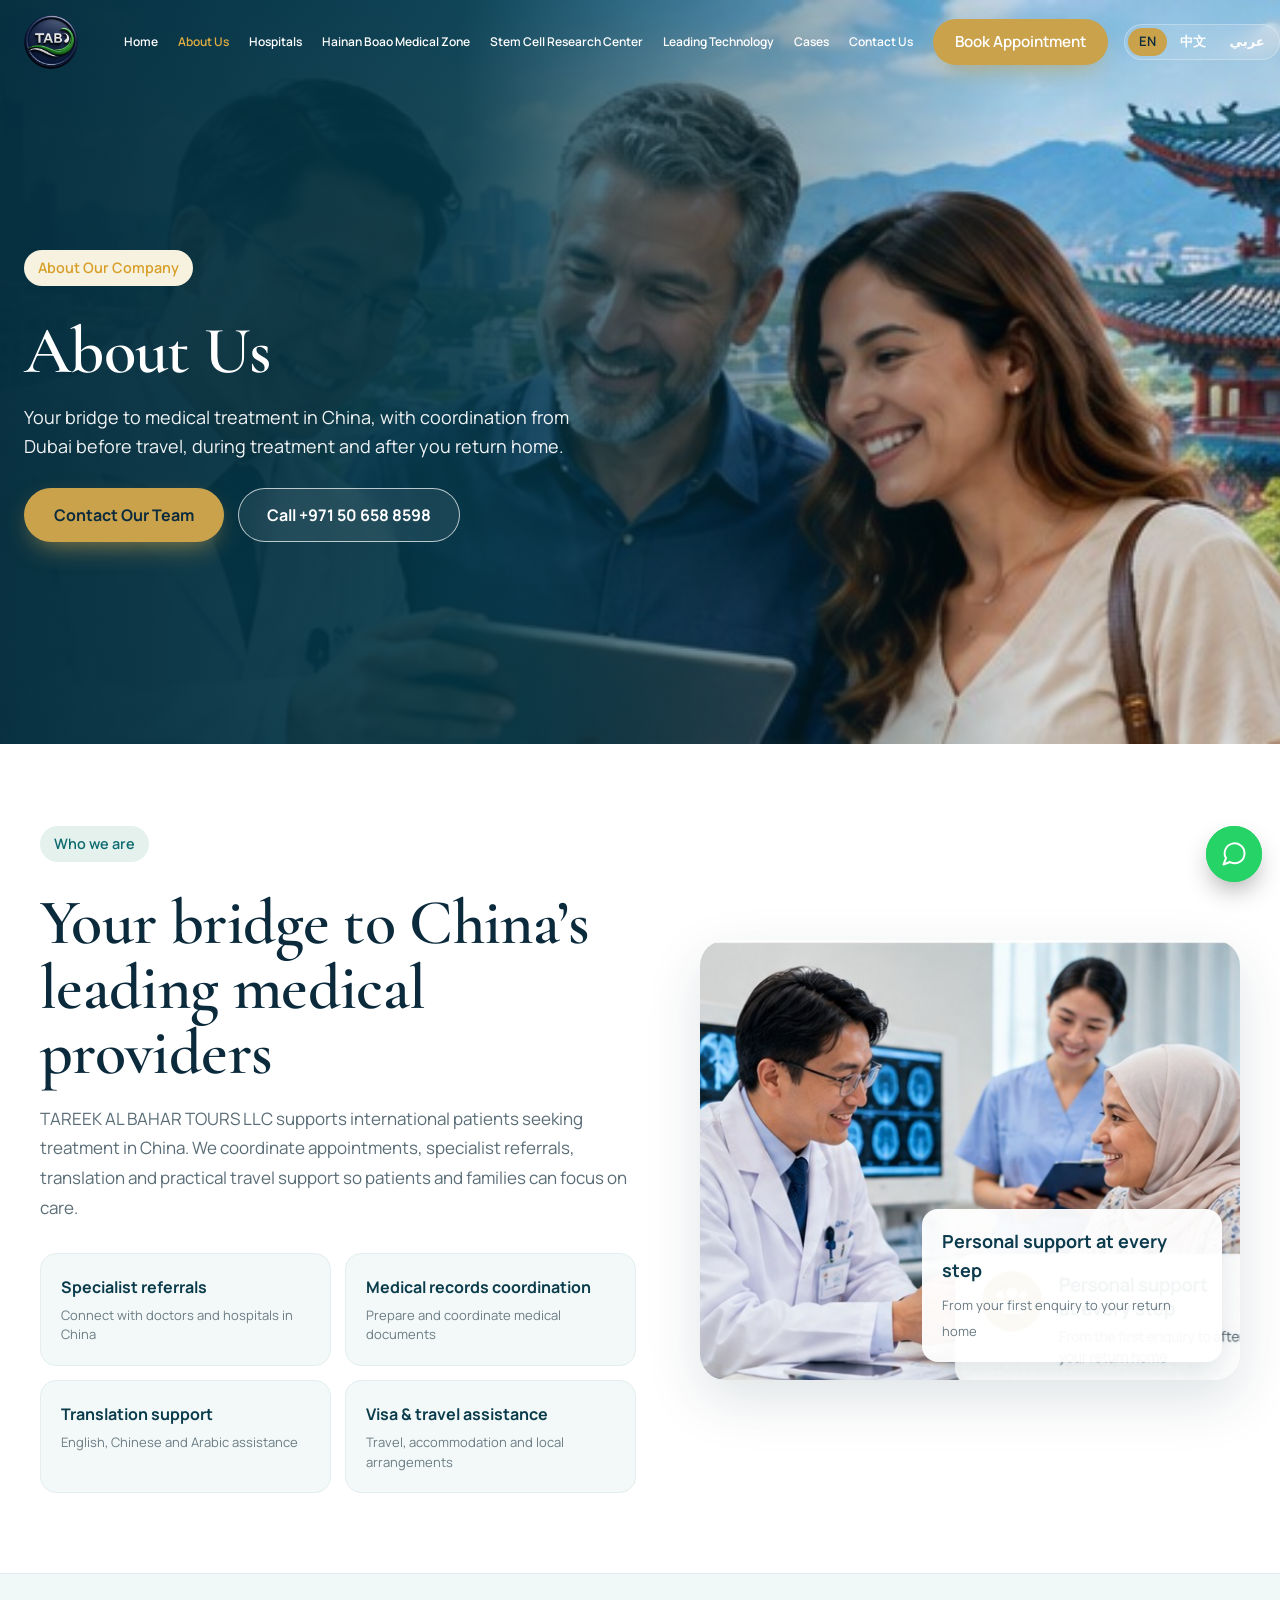
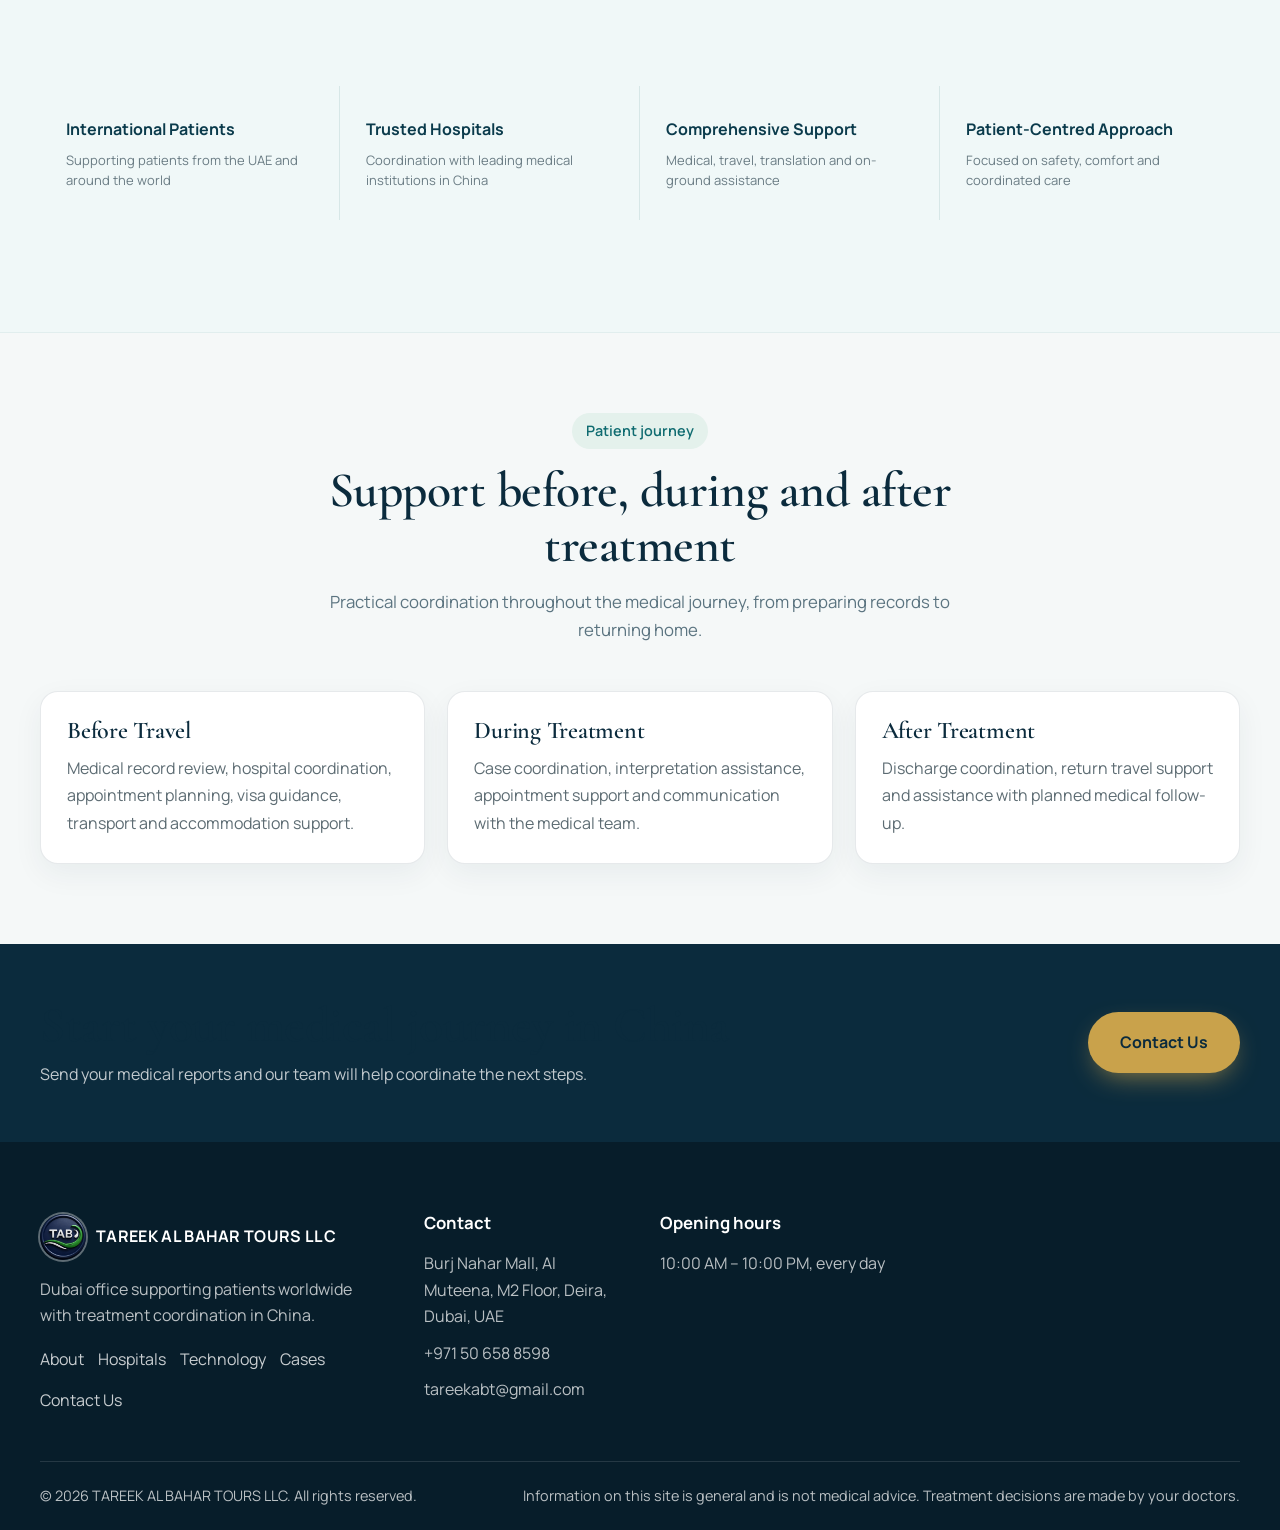
==== about-us.html @ 46a09df8 "Replace old website with new project" ====
<!doctype html><html lang="en"><head><meta charset="utf-8"><meta name="viewport" content="width=device-width,initial-scale=1"><title>About Us | TAREEK AL BAHAR TOURS LLC</title><meta name="description" content="Your bridge to medical treatment in China, with coordination from Dubai before travel, during treatment and after you return home."><link rel="icon" href="images/logo.png"><link rel="preconnect" href="https://fonts.googleapis.com"><link rel="preconnect" href="https://fonts.gstatic.com" crossorigin><link href="https://fonts.googleapis.com/css2?family=Cormorant+Garamond:wght@500;600;700&family=Manrope:wght@400;500;600;700&display=swap" rel="stylesheet"><link rel="stylesheet" href="css/style.css"></head><body>
<header class="header" id="header"><div class="container"><a href="index.html" class="brand"><img src="images/logo.png" width="48" height="48" alt="Tareek Al Bahar Tours logo"><span class="brand-text">TAREEK AL BAHAR TOURS LLC</span></a><nav class="nav" id="nav" aria-label="Main"><a href="index.html">Home</a><a class="active" href="about-us.html">About Us</a><a href="hospitals.html">Hospitals</a><a href="hainan-boao.html">Hainan Boao Medical Zone</a><a href="stem-cell-research.html">Stem Cell Research Center</a><a href="leading-technology.html">Leading Technology</a><a href="cases.html">Cases</a><a href="contact-us.html">Contact Us</a><a class="btn btn-gold" target="_blank" rel="noopener" href="https://wa.me/971506588598?text=Hello%20Tareek%20Al%20Bahar%20Tours%2C%20I%20would%20like%20to%20book%20a%20medical%20appointment.">Book Appointment</a></nav><div class="lang" role="group" aria-label="Language"><button type="button" data-lang="en" lang="en" class="active" aria-pressed="true">EN</button><button type="button" data-lang="zh" lang="zh" aria-pressed="false">中文</button><button type="button" data-lang="ar" lang="ar" aria-pressed="false">عربي</button></div><button class="burger" id="burger" aria-label="Menu"><span></span><span></span><span></span></button></div></header>
<main>
<section class="about-premium-hero"><div class="container"><div class="about-hero-copy"><span class="tag">About Our Company</span><h1>About Us</h1><p>Your bridge to medical treatment in China, with coordination from Dubai before travel, during treatment and after you return home.</p><div class="about-hero-actions"><a class="btn btn-gold" href="contact-us.html">Contact Our Team</a><a class="btn btn-outline-light" href="tel:+971506588598">Call +971 50 658 8598</a></div></div></div></section>
<section class="page-section about-intro"><div class="container"><div class="about-intro-grid"><div><span class="tag">Who we are</span><h2>Your bridge to China’s leading medical providers</h2><p>TAREEK AL BAHAR TOURS LLC supports international patients seeking treatment in China. We coordinate appointments, specialist referrals, translation and practical travel support so patients and families can focus on care.</p><div class="about-feature-grid"><div><b>Specialist referrals</b><span>Connect with doctors and hospitals in China</span></div><div><b>Medical records coordination</b><span>Prepare and coordinate medical documents</span></div><div><b>Translation support</b><span>English, Chinese and Arabic assistance</span></div><div><b>Visa & travel assistance</b><span>Travel, accommodation and local arrangements</span></div></div></div><div class="about-photo-card"><img src="images/ai-medical/about-consultation.jpg" alt="Chinese doctor consulting with an international patient"><div class="about-photo-note"><strong>Personal support at every step</strong><span>From your first enquiry to your return home</span></div></div></div></div></section>
<section class="about-support-strip"><div class="container"><div><strong>International Patients</strong><span>Supporting patients from the UAE and around the world</span></div><div><strong>Trusted Hospitals</strong><span>Coordination with leading medical institutions in China</span></div><div><strong>Comprehensive Support</strong><span>Medical, travel, translation and on-ground assistance</span></div><div><strong>Patient-Centred Approach</strong><span>Focused on safety, comfort and coordinated care</span></div></div></section>
<section class="page-section alt"><div class="container"><div class="sec-head center"><span class="tag">Patient journey</span><h2>Support before, during and after treatment</h2><p>Practical coordination throughout the medical journey, from preparing records to returning home.</p></div><div class="info-cards"><div class="info-card-simple"><h3>Before Travel</h3><p>Medical record review, hospital coordination, appointment planning, visa guidance, transport and accommodation support.</p></div><div class="info-card-simple"><h3>During Treatment</h3><p>Case coordination, interpretation assistance, appointment support and communication with the medical team.</p></div><div class="info-card-simple"><h3>After Treatment</h3><p>Discharge coordination, return travel support and assistance with planned medical follow-up.</p></div></div></div></section>
<section class="cta-band"><div class="container"><div><h2>Start your medical journey in China</h2><p>Send your medical reports and our team will help coordinate the next steps.</p></div><a class="btn btn-gold" href="contact-us.html">Contact Us</a></div></section>
</main>
<footer class="footer"><div class="container"><div class="footer-grid"><div><a href="index.html" class="brand"><img src="images/logo.png" width="48" height="48" alt=""><span class="brand-text">TAREEK AL BAHAR TOURS LLC</span></a><p>Dubai office supporting patients worldwide with treatment coordination in China.</p><div class="footer-page-links"><a href="about-us.html">About</a><a href="hospitals.html">Hospitals</a><a href="leading-technology.html">Technology</a><a href="cases.html">Cases</a><a href="contact-us.html">Contact Us</a></div></div><div><h4>Contact</h4><ul><li>Burj Nahar Mall, Al Muteena, M2 Floor, Deira, Dubai, UAE</li><li><a href="tel:+971506588598">+971 50 658 8598</a></li><li><a href="mailto:tareekabt@gmail.com">tareekabt@gmail.com</a></li></ul></div><div><h4>Opening hours</h4><ul><li>10:00 AM – 10:00 PM, every day</li></ul></div></div><div class="copy"><span>© 2026 TAREEK AL BAHAR TOURS LLC. All rights reserved.</span><span>Information on this site is general and is not medical advice. Treatment decisions are made by your doctors.</span></div></div></footer>
<a class="fab wa" href="https://wa.me/971506588598" target="_blank" rel="noopener" aria-label="WhatsApp"><svg class="icon" viewBox="0 0 24 24"><path d="M21 11.5a8.4 8.4 0 0 1-12.4 7.4L3 21l2.1-5.5A8.5 8.5 0 1 1 21 11.5z"/></svg></a><script>const b=document.getElementById('burger'),n=document.getElementById('nav');b?.addEventListener('click',()=>{n.classList.toggle('open');b.setAttribute('aria-expanded',n.classList.contains('open'))});</script><script src="js/page-translator.js"></script></body></html>
---- css/style.css ----
/* =========================================================
   1. DESIGN TOKENS
   ========================================================= */
:root{
  --navy:#0B2B3D;
  --navy-2:#0F3A50;
  --teal:#0F6B70;
  --teal-2:#128A8F;
  --gold:#C9A24B;
  --gold-soft:#E8D8AE;
  --mint:#E4F1EC;
  --mist:#F3F8F6;
  --white:#FFFFFF;
  --ink:#14303C;
  --muted:#5B7480;
  --line:#DCE8E4;

  --serif:'Cormorant Garamond', Georgia, 'Times New Roman', serif;
  --sans:'Manrope', system-ui, -apple-system, 'Segoe UI', Roboto, sans-serif;

  --r-lg:26px;
  --r-md:18px;
  --r-sm:12px;
  --shadow:0 18px 50px -20px rgba(11,43,61,.28);
  --shadow-sm:0 8px 24px -12px rgba(11,43,61,.25);
  --header-h:76px;
}

/* =========================================================
   2. BASE
   ========================================================= */
*,*::before,*::after{box-sizing:border-box}
html{scroll-behavior:smooth;scroll-padding-top:var(--header-h)}
body{margin:0;font-family:var(--sans);color:var(--ink);background:var(--white);line-height:1.65;font-size:16px;-webkit-font-smoothing:antialiased}
img{max-width:100%;display:block;background:var(--mint)}
a{color:inherit;text-decoration:none}
ul{list-style:none;margin:0;padding:0}
h1,h2,h3,h4{font-family:var(--serif);font-weight:600;line-height:1.12;margin:0;color:var(--navy);letter-spacing:-.01em}
h2{font-size:clamp(2rem,4.6vw,3.1rem)}
h3{font-size:1.5rem}
p{margin:0}
:focus-visible{outline:3px solid var(--gold);outline-offset:3px;border-radius:6px}
.container{width:min(1200px,100% - 40px);margin-inline:auto}
section{padding:88px 0}
.sec-head{max-width:640px;margin-bottom:48px}
.sec-head.center{margin-inline:auto;text-align:center}
.sec-head p{color:var(--muted);margin-top:14px;font-size:1.05rem}
.tag{display:inline-block;font-size:.9rem;font-weight:600;color:var(--teal);background:var(--mint);padding:6px 14px;border-radius:99px;margin-bottom:14px}

/* Buttons */
.btn{display:inline-flex;align-items:center;justify-content:center;gap:10px;padding:15px 30px;border-radius:99px;font-weight:700;font-size:1rem;border:2px solid transparent;cursor:pointer;font-family:var(--sans);transition:transform .25s,box-shadow .25s,background .25s,color .25s}
.btn:hover{transform:translateY(-3px)}
.btn-gold{background:var(--gold);color:var(--navy);box-shadow:0 10px 28px -10px rgba(201,162,75,.8)}
.btn-gold:hover{background:#d8b45f;box-shadow:0 16px 34px -10px rgba(201,162,75,.9)}
.btn-ghost{background:rgba(255,255,255,.08);color:#fff;border-color:rgba(255,255,255,.55);backdrop-filter:blur(6px)}
.btn-ghost:hover{background:#fff;color:var(--navy)}
.btn-teal{background:var(--teal);color:#fff}
.btn-teal:hover{background:var(--navy);box-shadow:var(--shadow-sm)}
.icon{width:24px;height:24px;fill:none;stroke:currentColor;stroke-width:1.7;stroke-linecap:round;stroke-linejoin:round;flex:none}

/* Scroll reveal */
.reveal{opacity:0;transform:translateY(28px);transition:opacity .8s ease,transform .8s ease}
.reveal.in{opacity:1;transform:none}
.reveal[data-delay="1"]{transition-delay:.1s}
.reveal[data-delay="2"]{transition-delay:.2s}
.reveal[data-delay="3"]{transition-delay:.3s}

/* =========================================================
   3. HEADER
   ========================================================= */
.header{position:fixed;inset:0 0 auto 0;height:var(--header-h);z-index:100;display:flex;align-items:center;transition:background .35s,box-shadow .35s,height .35s}
.header.scrolled{background:rgba(11,43,61,.94);backdrop-filter:blur(14px);box-shadow:0 8px 30px -14px rgba(0,0,0,.5)}
.header .container{display:flex;align-items:center;justify-content:space-between;gap:20px}
.brand{display:flex;align-items:center;gap:10px;color:#fff;font-family:var(--serif);font-size:1.5rem;font-weight:700}
.brand img{height:46px;width:46px;border-radius:50%;background:transparent;box-shadow:0 0 0 2px rgba(255,255,255,.35)}
.brand{margin-inline-end:auto}
.brand .brand-text{display:none;font-family:var(--sans);font-size:.95rem;font-weight:700;letter-spacing:.02em;line-height:1.2}
.nav{position:fixed;inset:var(--header-h) 0 auto 0;background:var(--navy);padding:14px 20px 26px;display:flex;flex-direction:column;gap:4px;transform:translateY(-130%);transition:transform .4s ease;box-shadow:0 30px 40px -20px rgba(0,0,0,.5)}
.nav.open{transform:none}
.nav a{color:#fff;padding:13px 6px;font-weight:600;border-bottom:1px solid rgba(255,255,255,.1)}
.nav a:hover{color:var(--gold)}
.nav .btn{margin-top:14px;border:2px solid transparent;padding:14px 24px}
.burger{width:46px;height:46px;border-radius:14px;border:1px solid rgba(255,255,255,.35);background:rgba(255,255,255,.08);cursor:pointer;display:grid;place-content:center;gap:5px}
.burger span{display:block;width:22px;height:2px;background:#fff;border-radius:2px;transition:transform .3s,opacity .3s}
.burger.open span:nth-child(1){transform:translateY(7px) rotate(45deg)}
.burger.open span:nth-child(2){opacity:0}
.burger.open span:nth-child(3){transform:translateY(-7px) rotate(-45deg)}

/* =========================================================
   4. HERO SLIDER
   ========================================================= */
.hero{position:relative;height:100vh;height:100svh;min-height:640px;padding:0;overflow:hidden;background:var(--navy)}
.slide{position:absolute;inset:0;opacity:0;visibility:hidden;transition:opacity 1.2s ease,visibility 1.2s}
.slide.active{opacity:1;visibility:visible;z-index:1}
.slide img{position:absolute;inset:0;width:100%;height:100%;object-fit:cover;transform:scale(1.02);transition:transform 7s ease-out}
.slide.active img{transform:scale(1.12)}
.slide::after{content:"";position:absolute;inset:0;background:linear-gradient(100deg,rgba(6,26,38,.92) 0%,rgba(8,40,55,.72) 45%,rgba(8,40,55,.25) 100%),linear-gradient(0deg,rgba(6,26,38,.7),transparent 40%)}
.slide-content{position:relative;z-index:2;height:100%;display:flex;align-items:center;padding-top:var(--header-h)}
.slide-copy{max-width:700px;color:#fff}
.slide-copy h1{color:#fff;font-size:clamp(2.5rem,7vw,5rem);margin-bottom:20px;opacity:0;transform:translateY(24px);transition:.9s .4s}
.slide-copy p{font-size:clamp(1.02rem,2vw,1.25rem);color:rgba(255,255,255,.88);max-width:540px;margin-bottom:34px;opacity:0;transform:translateY(24px);transition:.9s .6s}
.slide-copy .actions{display:flex;flex-wrap:wrap;gap:14px;opacity:0;transform:translateY(24px);transition:.9s .8s}
.slide.active .slide-copy h1,.slide.active .slide-copy p,.slide.active .slide-copy .actions{opacity:1;transform:none}
.hero-ctrl{position:absolute;z-index:5;left:0;right:0;bottom:34px}
.hero-ctrl .container{display:flex;align-items:center;justify-content:space-between}
.dots{display:flex;gap:10px}
.dot{width:12px;height:12px;border-radius:99px;border:0;padding:0;background:rgba(255,255,255,.4);cursor:pointer;transition:width .3s,background .3s}
.dot.active{width:38px;background:var(--gold)}
.arrows{display:flex;gap:10px}
.arrow{width:50px;height:50px;border-radius:50%;border:1px solid rgba(255,255,255,.45);background:rgba(255,255,255,.1);backdrop-filter:blur(8px);color:#fff;cursor:pointer;display:grid;place-items:center;transition:background .25s,color .25s,transform .25s}
.arrow:hover{background:var(--gold);color:var(--navy);transform:scale(1.06)}

/* =========================================================
   5. ABOUT
   ========================================================= */
.about-grid{display:grid;gap:56px;align-items:center}
.about-media{position:relative}
.about-media .main{border-radius:var(--r-lg);aspect-ratio:4/4.6;width:100%;object-fit:cover;box-shadow:var(--shadow)}
.about-badge{position:absolute;inset-inline-end:-6px;bottom:28px;background:rgba(255,255,255,.82);backdrop-filter:blur(14px);border:1px solid rgba(255,255,255,.9);border-radius:var(--r-md);padding:16px 22px;box-shadow:var(--shadow);display:flex;gap:14px;align-items:center;max-width:270px}
.about-badge .icon{width:34px;height:34px;color:var(--gold)}
.about-badge strong{display:block;font-family:var(--serif);font-size:1.25rem;color:var(--navy);line-height:1.2}
.about-badge span{font-size:.85rem;color:var(--muted)}
.about-copy p{color:var(--muted);margin-top:18px}
.about-copy .checks{margin:24px 0 32px;display:grid;gap:12px}
.about-copy .checks li{display:flex;gap:12px;font-weight:600;color:var(--ink)}
.about-copy .checks .icon{color:var(--teal);width:22px;height:22px;margin-top:2px}
.counters{margin-top:64px;background:linear-gradient(135deg,var(--navy),var(--teal));border-radius:var(--r-lg);padding:38px 24px;display:grid;grid-template-columns:repeat(2,1fr);gap:28px 12px;box-shadow:var(--shadow)}
.counter{text-align:center;color:#fff}
.counter b{display:block;font-family:var(--serif);font-size:clamp(2.3rem,6vw,3.6rem);line-height:1;color:var(--gold-soft)}
.counter span{font-size:.95rem;color:rgba(255,255,255,.85)}

/* =========================================================
   6. SERVICES
   ========================================================= */
.services{background:#fff}
.whychina{background:var(--mist)}
.grid{display:grid;gap:22px}
.card{background:#fff;border-radius:var(--r-lg);padding:34px 30px;border:1px solid var(--line);box-shadow:0 2px 0 rgba(11,43,61,.02);transition:transform .35s,box-shadow .35s,border-color .35s}
.card:hover{transform:translateY(-8px);box-shadow:var(--shadow);border-color:var(--gold-soft)}
.svc-ico{width:64px;height:64px;border-radius:20px;background:var(--mint);color:var(--teal);display:grid;place-items:center;margin-bottom:22px;transition:background .3s,color .3s}
.svc-ico .icon{width:30px;height:30px}
.card:hover .svc-ico{background:var(--teal);color:#fff}
.card h3{margin-bottom:10px}
.card p{color:var(--muted);font-size:.98rem}
.more{display:inline-flex;gap:8px;align-items:center;margin-top:18px;font-weight:700;color:var(--teal);font-size:.95rem}
.more:hover{color:var(--gold)}

/* =========================================================
   7. WHY CHOOSE US (dark + glass)
   ========================================================= */
.why{background:radial-gradient(circle at 15% 10%,var(--teal) 0,transparent 45%),radial-gradient(circle at 90% 90%,#1B5A66 0,transparent 40%),var(--navy);color:#fff;position:relative;overflow:hidden}
.why h2{color:#fff}
.why .sec-head p{color:rgba(255,255,255,.75)}
.why .tag{background:rgba(255,255,255,.12);color:var(--gold-soft)}
.glass{background:rgba(255,255,255,.08);border:1px solid rgba(255,255,255,.18);backdrop-filter:blur(16px);-webkit-backdrop-filter:blur(16px);border-radius:var(--r-lg);padding:30px;transition:transform .35s,background .35s}
.glass:hover{transform:translateY(-6px);background:rgba(255,255,255,.14)}
.glass .icon{width:38px;height:38px;color:var(--gold);margin-bottom:18px}
.glass h3{color:#fff;font-size:1.4rem;margin-bottom:8px}
.glass p{color:rgba(255,255,255,.75);font-size:.97rem}

/* =========================================================
   8. DOCTORS
   ========================================================= */
.doc{padding:0;overflow:hidden}
.doc-photo{position:relative;aspect-ratio:4/4.5;overflow:hidden}
.doc-photo img{width:100%;height:100%;object-fit:cover;transition:transform .6s}
.doc:hover .doc-photo img{transform:scale(1.07)}
.doc-info{padding:22px 24px 26px}
.doc-info h3{font-size:1.45rem}
.doc-info span{color:var(--teal);font-weight:600;font-size:.95rem}
.doc-info p{color:var(--muted);font-size:.92rem;margin-top:8px}

/* =========================================================
   9. PROCESS TIMELINE
   ========================================================= */
.process{background:var(--mist)}
.timeline{display:grid;gap:0;position:relative;counter-reset:s}
.step{position:relative;padding:0 0 38px;padding-inline-start:78px}
.step:last-child{padding-bottom:0}
.step::before{content:"";position:absolute;inset-inline-start:29px;top:60px;bottom:0;width:2px;background:repeating-linear-gradient(var(--gold) 0 6px,transparent 6px 12px)}
.step:last-child::before{display:none}
.step-num{position:absolute;inset-inline-start:0;top:0;width:60px;height:60px;border-radius:50%;background:var(--navy);color:var(--gold-soft);font-family:var(--serif);font-size:1.7rem;font-weight:700;display:grid;place-items:center;box-shadow:0 0 0 8px var(--mist),var(--shadow-sm);transition:background .3s,transform .3s}
.step:hover .step-num{background:var(--teal);transform:scale(1.08)}
.step h3{margin:6px 0 8px}
.step p{color:var(--muted)}

/* =========================================================
   10. TESTIMONIALS
   ========================================================= */
.t-wrap{max-width:820px;margin-inline:auto;position:relative}
.t-viewport{overflow:hidden;border-radius:var(--r-lg)}
.t-track{display:flex;transition:transform .7s cubic-bezier(.6,.05,.2,1)}
.t-slide{min-width:100%;padding:8px}
.t-card{background:linear-gradient(160deg,#fff,var(--mist));border:1px solid var(--line);border-radius:var(--r-lg);padding:40px 30px;box-shadow:var(--shadow);text-align:center;position:relative}
.t-card::before{content:"\201C";position:absolute;top:2px;inset-inline-start:26px;font-family:var(--serif);font-size:7rem;line-height:1;color:var(--gold-soft)}
.stars{color:var(--gold);letter-spacing:4px;font-size:1.2rem;margin-bottom:16px}
.t-card blockquote{margin:0 0 26px;font-family:var(--serif);font-size:clamp(1.3rem,2.6vw,1.75rem);line-height:1.4;color:var(--navy);font-weight:500}
.t-person{display:flex;align-items:center;justify-content:center;gap:14px;text-align:left}
.t-person img{width:56px;height:56px;border-radius:50%;object-fit:cover;border:3px solid var(--gold-soft)}
.t-person b{display:block;color:var(--navy)}
.t-person span{font-size:.88rem;color:var(--muted)}
.t-dots{display:flex;justify-content:center;gap:10px;margin-top:26px}
.t-dots .dot{background:var(--line)}
.t-dots .dot.active{background:var(--teal)}

/* =========================================================
   11. FAQ
   ========================================================= */
.faq{background:var(--mist)}
.faq-list{max-width:820px;margin-inline:auto;display:grid;gap:14px}
.faq-item{background:#fff;border:1px solid var(--line);border-radius:var(--r-md);overflow:hidden;transition:box-shadow .3s,border-color .3s}
.faq-item.open{box-shadow:var(--shadow-sm);border-color:var(--gold-soft)}
.faq-q{text-align:start;width:100%;display:flex;justify-content:space-between;align-items:center;gap:18px;padding:22px 26px;background:none;border:0;cursor:pointer;text-align:left;font:600 1.08rem var(--sans);color:var(--navy)}
.faq-q .pm{position:relative;width:32px;height:32px;flex:none;border-radius:50%;background:var(--mint);transition:background .3s,transform .3s}
.faq-q .pm::before,.faq-q .pm::after{content:"";position:absolute;left:50%;top:50%;width:12px;height:2px;background:var(--teal);transform:translate(-50%,-50%);transition:transform .3s,background .3s}
.faq-q .pm::after{transform:translate(-50%,-50%) rotate(90deg)}
.faq-item.open .pm{background:var(--teal)}
.faq-item.open .pm::before,.faq-item.open .pm::after{background:#fff}
.faq-item.open .pm::after{transform:translate(-50%,-50%) rotate(0)}
.faq-a{max-height:0;overflow:hidden;transition:max-height .45s ease}
.faq-a p{padding:0 26px 24px;color:var(--muted)}

/* =========================================================
   12. CONTACT
   ========================================================= */
.contact-grid{display:grid;gap:32px}
.form-card{background:#fff;border:1px solid var(--line);border-radius:var(--r-lg);padding:34px 28px;box-shadow:var(--shadow)}
.form-card h3{margin-bottom:6px;font-size:1.9rem}
.form-card>p{color:var(--muted);margin-bottom:24px}
.fields{display:grid;gap:16px}
.field label{display:block;font-weight:600;font-size:.9rem;margin-bottom:6px;color:var(--navy)}
.field input,.field select,.field textarea{width:100%;padding:14px 16px;border:1.5px solid var(--line);border-radius:var(--r-sm);font:500 1rem var(--sans);color:var(--ink);background:var(--mist);transition:border-color .25s,box-shadow .25s,background .25s}
.field textarea{min-height:120px;resize:vertical}
.field input:focus,.field select:focus,.field textarea:focus{outline:none;border-color:var(--teal);background:#fff;box-shadow:0 0 0 4px rgba(15,107,112,.14)}
.form-card .btn{width:100%;margin-top:22px}
.form-msg{margin-top:16px;padding:14px 16px;border-radius:var(--r-sm);font-weight:600;display:none}
.form-msg.ok{display:block;background:var(--mint);color:var(--teal)}
.form-msg.err{display:block;background:#FDECEC;color:#A32A2A}
.info-card{display:grid;gap:22px;align-content:start}
.info-list{background:var(--navy);color:#fff;border-radius:var(--r-lg);padding:30px 28px;display:grid;gap:20px}
.info-row{display:flex;gap:16px;align-items:flex-start}
.info-row .ic{width:48px;height:48px;border-radius:14px;background:rgba(255,255,255,.1);display:grid;place-items:center;color:var(--gold);flex:none}
.info-row b{display:block;font-size:.85rem;color:var(--gold-soft);font-weight:600}
.info-row a,.info-row span{color:#fff;word-break:break-word}
.info-row a:hover{color:var(--gold)}
.map{border-radius:var(--r-lg);overflow:hidden;border:1px solid var(--line);box-shadow:var(--shadow-sm);min-height:280px;background:var(--mint)}
.map iframe{width:100%;height:100%;min-height:280px;border:0;display:block}

/* =========================================================
   13. FOOTER
   ========================================================= */
.footer{background:#071D2A;color:rgba(255,255,255,.72);padding:72px 0 0}
.footer-grid{display:grid;gap:40px;padding-bottom:48px}
.footer .brand{margin-bottom:16px}
.footer h4{color:#fff;font-family:var(--sans);font-size:1.05rem;font-weight:700;margin-bottom:18px;letter-spacing:0}
.footer li{margin-bottom:10px}
.footer a:hover{color:var(--gold)}
.socials{display:flex;gap:10px;margin-top:22px;flex-wrap:wrap}
.socials a{width:44px;height:44px;border-radius:50%;border:1px solid rgba(255,255,255,.25);display:grid;place-items:center;color:#fff;transition:background .25s,color .25s,transform .25s}
.socials a:hover{background:var(--gold);color:var(--navy);transform:translateY(-3px)}
.socials .icon{width:20px;height:20px}
.copy{border-top:1px solid rgba(255,255,255,.12);padding:22px 0;font-size:.9rem;display:flex;flex-direction:column;gap:6px;text-align:center}

/* =========================================================
   14. FLOATING BUTTONS
   ========================================================= */
.fab{position:fixed;right:18px;z-index:90;width:56px;height:56px;border-radius:50%;display:grid;place-items:center;border:0;cursor:pointer;box-shadow:0 12px 28px -8px rgba(0,0,0,.45);transition:transform .25s,opacity .3s,visibility .3s}
.fab:hover{transform:translateY(-4px) scale(1.05)}
.fab .icon{width:28px;height:28px}
.wa{bottom:18px;background:#25D366;color:#fff}
.wa::after{content:"";position:absolute;inset:0;border-radius:50%;border:2px solid #25D366;animation:ping 2.4s infinite}
.totop{bottom:86px;background:var(--navy);color:var(--gold);opacity:0;visibility:hidden}
.totop.show{opacity:1;visibility:visible}
@keyframes ping{0%{transform:scale(1);opacity:.8}80%,100%{transform:scale(1.6);opacity:0}}

/* =========================================================
   15. RESPONSIVE (mobile-first, scale up)
   ========================================================= */
@media(min-width:640px){
  .grid.c2,.grid.c3,.grid.c4{grid-template-columns:repeat(2,1fr)}
  .counters{grid-template-columns:repeat(4,1fr);padding:44px 30px}
  .fields.two{grid-template-columns:1fr 1fr}
  .footer-grid{grid-template-columns:1fr 1fr}
  .copy{flex-direction:row;justify-content:space-between;text-align:left}
  .t-card{padding:56px 56px 44px}
}
@media(min-width:960px){
  :root{--header-h:84px}
  section{padding:112px 0}
  .burger{display:none}
  .nav{position:static;transform:none;background:none;padding:0;flex-direction:row;align-items:center;gap:6px;box-shadow:none}
  .nav a{border:0;padding:10px 12px;font-size:.95rem}
  .nav .btn{margin:0 0 0 10px;padding:12px 24px}
  .about-grid{grid-template-columns:1fr 1fr;gap:88px}
  .about-badge{inset-inline-end:-34px}
  .grid.c3{grid-template-columns:repeat(3,1fr)}
  .grid.c4{grid-template-columns:repeat(4,1fr)}
  .timeline{grid-template-columns:repeat(5,1fr);gap:22px}
  .step{padding:84px 0 0;padding-inline-start:0}
  .step::before{inset-inline-start:60px;inset-inline-end:-28px;top:29px;bottom:auto;width:auto;height:2px;background:repeating-linear-gradient(90deg,var(--gold) 0 6px,transparent 6px 12px)}
  .step:last-child::before{display:none}
  .contact-grid{grid-template-columns:1.1fr .9fr;gap:40px}
  .footer-grid{grid-template-columns:1.4fr .8fr 1.2fr 1fr}
  .map{min-height:320px}
}
@media(prefers-reduced-motion:reduce){
  html{scroll-behavior:auto}
  *,*::before,*::after{animation:none!important;transition-duration:.01ms!important}
  .reveal{opacity:1;transform:none}
}


/* =========================================================
   16. MULTILINGUAL: language switcher, fonts, RTL
   ========================================================= */
html[lang="zh"]{--serif:'Noto Serif SC','Songti SC',serif;--sans:'Noto Sans SC','PingFang SC','Microsoft YaHei',sans-serif}
html[lang="ar"]{--serif:'Amiri','Traditional Arabic',serif;--sans:'Noto Sans Arabic','Segoe UI',Tahoma,sans-serif}
html[lang="zh"] h1,html[lang="zh"] h2,html[lang="zh"] h3,html[lang="ar"] h1,html[lang="ar"] h2,html[lang="ar"] h3{letter-spacing:0}
html[lang="ar"] body,html[lang="zh"] body{line-height:1.8}
html[lang="ar"] h1,html[lang="ar"] h2,html[lang="ar"] h3{line-height:1.35;font-weight:700}
html[lang="zh"] h1,html[lang="zh"] h2,html[lang="zh"] h3{line-height:1.3}

.lang{display:flex;gap:2px;padding:3px;border-radius:99px;background:rgba(255,255,255,.12);border:1px solid rgba(255,255,255,.28);backdrop-filter:blur(8px)}
.lang button{border:0;background:transparent;color:#fff;font:600 .82rem var(--sans);padding:7px 11px;border-radius:99px;cursor:pointer;transition:background .25s,color .25s;line-height:1}
.lang button:hover{background:rgba(255,255,255,.2)}
.lang button.active{background:var(--gold);color:var(--navy)}
@media(min-width:520px){.brand .brand-text{display:inline}}
@media(min-width:960px){.header .container{gap:14px}.lang{margin-inline-start:6px}.brand .brand-text{font-size:1rem}}

/* Why China cards: teal top edge */
.card.china{border-top:4px solid var(--teal);border-radius:var(--r-lg)}
.svc-ico.small{width:52px;height:52px;border-radius:16px;margin-bottom:18px}
.svc-ico.small .icon{width:24px;height:24px}

/* Phone/email always read left-to-right, even in Arabic */
[data-phone],[data-email]{direction:ltr;unicode-bidi:isolate;display:inline-block}
.field input[dir="ltr"]{text-align:start}

/* ---------- RTL (Arabic) ---------- */
[dir="rtl"] .slide::after{background:linear-gradient(260deg,rgba(6,26,38,.92) 0%,rgba(8,40,55,.72) 45%,rgba(8,40,55,.25) 100%),linear-gradient(0deg,rgba(6,26,38,.7),transparent 40%)}
[dir="rtl"] .arrow .icon,[dir="rtl"] .flip{transform:scaleX(-1)}
[dir="rtl"] .t-viewport{direction:ltr}
[dir="rtl"] .t-card{direction:rtl}
[dir="rtl"] .nav{direction:rtl}
[dir="rtl"] .step::before{background:repeating-linear-gradient(var(--gold) 0 6px,transparent 6px 12px)}
@media(min-width:960px){[dir="rtl"] .step::before{background:repeating-linear-gradient(270deg,var(--gold) 0 6px,transparent 6px 12px)}}

/* Mirror hero photos in RTL so the people stay away from the text */
[dir="rtl"] .slide img{transform:scale(-1.02,1.02)}
[dir="rtl"] .slide.active img{transform:scale(-1.12,1.12)}
/* Smaller headlines for Arabic and Chinese, and hide hero arrows on phones (dots remain) */
html[lang="ar"] .slide-copy h1,html[lang="zh"] .slide-copy h1{font-size:clamp(2.1rem,5.2vw,3.9rem)}
@media(max-width:639px){.arrows{display:none}}

/* Keep header items on one line */
.nav a,.lang button,.btn{white-space:nowrap}
@media(min-width:960px) and (max-width:1179px){.brand .brand-text{display:none}}
@media(min-width:960px){.nav a{padding:10px 9px}}

/* ===== Multi-page medical website additions ===== */
.nav{gap:14px}.nav>a:not(.btn){font-size:13px;white-space:nowrap}.page-hero{padding:150px 0 80px;background:linear-gradient(135deg,#0b2b3d,#0f6570);color:#fff}.page-hero .tag{color:#f1c96a}.page-hero h1{max-width:900px;font-size:clamp(38px,5vw,68px);margin:12px 0 18px}.page-hero p{max-width:800px;font-size:18px;line-height:1.8;color:rgba(255,255,255,.86)}.page-section{padding:80px 0}.page-section.alt{background:#f5f8f8}.content-grid{display:grid;grid-template-columns:1.1fr .9fr;gap:48px;align-items:center}.content-grid img{width:100%;border-radius:22px;box-shadow:0 18px 45px rgba(11,43,61,.14)}.info-cards{display:grid;grid-template-columns:repeat(3,1fr);gap:22px;margin-top:32px}.info-card-simple{background:#fff;border:1px solid rgba(11,43,61,.1);border-radius:18px;padding:26px;box-shadow:0 10px 30px rgba(11,43,61,.06)}.info-card-simple h3{margin:0 0 10px;color:#0b2b3d}.info-card-simple p{margin:0;line-height:1.7;color:#5d6c73}.feature-list{display:grid;grid-template-columns:repeat(2,1fr);gap:14px;margin:24px 0}.feature-list div{background:#f5f8f8;border-radius:12px;padding:15px 17px;font-weight:600;color:#0b2b3d}.source-note{font-size:12px;color:#75858c;margin-top:18px}.cta-band{padding:54px 0;background:#0b2b3d;color:#fff}.cta-band .container{display:flex;align-items:center;justify-content:space-between;gap:24px}.cta-band h2{margin:0 0 8px}.cta-band p{margin:0;color:rgba(255,255,255,.75)}.case-card{background:#fff;border-radius:18px;overflow:hidden;border:1px solid rgba(11,43,61,.1)}.case-card img{width:100%;height:230px;object-fit:cover}.case-card .case-body{padding:24px}.notice-box{padding:24px;border-radius:16px;background:#fff8e8;border:1px solid #efd99a;color:#59491e}.footer .footer-page-links{display:flex;flex-wrap:wrap;gap:14px;margin-top:18px}.footer .footer-page-links a{color:rgba(255,255,255,.78)}
@media(max-width:1100px){.nav{gap:9px}.nav>a:not(.btn){font-size:11px}.nav .btn{padding:10px 12px}}
@media(max-width:900px){.content-grid{grid-template-columns:1fr}.info-cards{grid-template-columns:1fr 1fr}.cta-band .container{display:block}.cta-band .btn{margin-top:20px}.page-hero{padding-top:120px}.nav>a:not(.btn){font-size:15px}}
@media(max-width:600px){.info-cards,.feature-list{grid-template-columns:1fr}.page-section{padding:58px 0}}

/* Professional AI medical imagery update */
.hospital-feature-hero{position:relative;min-height:620px;display:flex;align-items:center;overflow:hidden;background:#eaf4f5}.hospital-feature-bg{position:absolute;inset:0;background:linear-gradient(90deg,rgba(255,255,255,.98) 0%,rgba(255,255,255,.90) 38%,rgba(255,255,255,.15) 68%,rgba(255,255,255,.04) 100%),url('../images/ai-medical/tianjin-perennial-hospital.jpg') center/cover no-repeat}.hospital-feature-content{position:relative;z-index:1;padding-top:90px;padding-bottom:90px}.hospital-feature-content>div{max-width:650px}.hospital-feature-content h2{font-size:clamp(42px,5vw,68px);margin:14px 0}.patient-support-pro{position:relative;min-height:650px;display:flex;align-items:center;overflow:hidden}.patient-support-bg{position:absolute;inset:0;background:url('../images/ai-medical/international-patient-support.jpg') center/cover no-repeat}.patient-support-pro:after{content:'';position:absolute;inset:0;background:linear-gradient(90deg,rgba(5,42,55,.08) 0%,rgba(5,42,55,.08) 45%,rgba(255,255,255,.25) 58%,rgba(255,255,255,.96) 72%,#fff 100%)}.patient-support-pro .container{position:relative;z-index:2;display:flex;justify-content:flex-end;padding-top:80px;padding-bottom:80px}.patient-support-panel{width:min(590px,48%);background:rgba(255,255,255,.92);backdrop-filter:blur(12px);padding:44px;border-radius:28px;box-shadow:0 20px 60px rgba(4,48,59,.14)}.patient-support-panel h2{font-size:clamp(38px,4vw,58px);margin:14px 0}.support-points{display:grid;grid-template-columns:1fr 1fr;gap:10px;margin:24px 0}.support-points span{padding:13px 15px;border-radius:14px;background:#f1f7f7;font-weight:600;font-size:14px;color:#0b5360}@media(max-width:900px){.hospital-feature-hero{min-height:700px;align-items:flex-end}.hospital-feature-bg{background:linear-gradient(0deg,#fff 0%,rgba(255,255,255,.92) 48%,rgba(255,255,255,.05) 75%),url('../images/ai-medical/tianjin-perennial-hospital.jpg') center top/cover no-repeat}.hospital-feature-content{padding-top:300px;padding-bottom:55px}.patient-support-pro{min-height:820px;align-items:flex-end}.patient-support-pro:after{background:linear-gradient(0deg,#fff 0%,rgba(255,255,255,.94) 55%,rgba(255,255,255,.04) 80%)}.patient-support-pro .container{padding-top:360px;padding-bottom:45px}.patient-support-panel{width:100%;padding:28px}.support-points{grid-template-columns:1fr}}

/* ===== Hospitals page premium redesign ===== */
.hospital-page-banner{position:relative;min-height:690px;display:flex;align-items:center;overflow:hidden;color:#fff;background:#082d3b url('../images/ai-medical/tianjin-perennial-hospital.jpg') center/cover no-repeat}
.hospital-page-banner:before{content:"";position:absolute;inset:0;background:linear-gradient(90deg,rgba(4,34,47,.94) 0%,rgba(4,45,58,.83) 37%,rgba(5,56,67,.30) 66%,rgba(5,56,67,.08) 100%)}
.hospital-page-banner:after{content:"";position:absolute;left:0;right:0;bottom:0;height:150px;background:linear-gradient(0deg,rgba(4,34,47,.34),transparent)}
.hospital-banner-content{position:relative;z-index:2;padding-top:120px;padding-bottom:90px}.hospital-banner-content .tag{color:#f3ca69;background:rgba(255,255,255,.13);border:1px solid rgba(255,255,255,.18)}
.hospital-banner-content h1{max-width:760px;font-size:clamp(48px,6.2vw,84px);line-height:.98;margin:18px 0 24px;color:#fff;text-shadow:0 4px 28px rgba(0,0,0,.16)}
.hospital-banner-content p{max-width:690px;font-size:19px;line-height:1.75;color:rgba(255,255,255,.9)}
.hospital-banner-actions{display:flex;gap:14px;flex-wrap:wrap;margin-top:30px}.btn-outline-light{border:1px solid rgba(255,255,255,.7);color:#fff;background:rgba(255,255,255,.08);backdrop-filter:blur(8px)}.btn-outline-light:hover{background:#fff;color:#0b2b3d}
.hospital-intro-grid{display:grid;grid-template-columns:1.15fr .85fr;gap:70px;align-items:center}.hospital-intro-grid h2{font-size:clamp(42px,5vw,64px);margin:12px 0 20px}.lead-copy{font-size:18px;line-height:1.85;color:#324e59}.hospital-intro-grid p{line-height:1.85;color:#5d6c73}
.hospital-facts{display:grid;grid-template-columns:1fr 1fr;gap:14px}.hospital-facts div{min-height:160px;border-radius:22px;padding:28px;background:linear-gradient(145deg,#0b5360,#0b3546);color:#fff;display:flex;flex-direction:column;justify-content:flex-end;box-shadow:0 16px 36px rgba(11,43,61,.13)}.hospital-facts strong{font:700 46px/1 var(--serif);color:#f1c96a}.hospital-facts span{margin-top:10px;font-size:14px;line-height:1.45;color:rgba(255,255,255,.85)}
.hospital-specialty-cards .info-card-simple{position:relative;overflow:hidden;padding-top:34px}.hospital-specialty-cards .info-card-simple:before{content:"";position:absolute;top:0;left:0;width:54px;height:4px;background:#0b7b80;border-radius:0 4px 4px 0}
.patient-journey-grid{display:grid;grid-template-columns:repeat(3,1fr);gap:24px;margin-top:38px}.journey-card{position:relative;padding:34px 30px;border:1px solid rgba(11,43,61,.1);border-radius:22px;background:#fff;box-shadow:0 12px 32px rgba(11,43,61,.06)}.journey-card>span{display:inline-grid;place-items:center;width:48px;height:48px;border-radius:50%;background:#0b5360;color:#fff;font-weight:700;margin-bottom:24px}.journey-card h3{font-size:26px;margin-bottom:12px}.journey-card p{color:#5d6c73;line-height:1.75;margin:0}
.premium-medical-card{background:linear-gradient(145deg,#082f40,#0b6570);border-radius:28px;padding:46px;color:#fff;box-shadow:0 20px 50px rgba(11,43,61,.16)}.premium-medical-card>span{color:#f1c96a;font-weight:700;text-transform:uppercase;letter-spacing:.08em;font-size:12px}.premium-medical-card h3{color:#fff;font-size:38px;margin:14px 0}.premium-medical-card p{color:rgba(255,255,255,.82);line-height:1.75}.premium-medical-card ul{margin:24px 0 0;padding-left:20px;display:grid;gap:12px}.premium-medical-card li{color:rgba(255,255,255,.9)}
.comfort-cards{grid-template-columns:repeat(3,1fr)}
@media(max-width:900px){.hospital-page-banner{min-height:720px;background-position:62% center}.hospital-page-banner:before{background:linear-gradient(90deg,rgba(4,34,47,.94),rgba(4,45,58,.72))}.hospital-banner-content{padding-top:135px}.hospital-intro-grid{grid-template-columns:1fr;gap:38px}.patient-journey-grid{grid-template-columns:1fr}.comfort-cards{grid-template-columns:1fr 1fr}}
@media(max-width:600px){.hospital-page-banner{min-height:760px}.hospital-banner-content h1{font-size:48px}.hospital-banner-content p{font-size:16px}.hospital-facts,.comfort-cards{grid-template-columns:1fr}.hospital-facts div{min-height:130px}}

/* ===== Hainan medical zone premium redesign ===== */
.hainan-page-banner{position:relative;min-height:720px;display:flex;align-items:center;overflow:hidden;color:#fff;background:#07354a url('../images/ai-medical/hainan-sanya-medical-city.png') center/cover no-repeat}
.hainan-page-banner:before{content:"";position:absolute;inset:0;background:linear-gradient(90deg,rgba(4,31,48,.93) 0%,rgba(5,48,64,.76) 40%,rgba(5,55,66,.18) 70%,rgba(5,55,66,.04) 100%)}
.hainan-page-banner:after{content:"";position:absolute;left:0;right:0;bottom:0;height:170px;background:linear-gradient(0deg,rgba(4,31,48,.42),transparent)}
.hainan-banner-content{position:relative;z-index:2;padding-top:125px;padding-bottom:95px}.hainan-banner-content .tag{color:#f3ca69;background:rgba(255,255,255,.13);border:1px solid rgba(255,255,255,.18)}
.hainan-banner-content h1{max-width:790px;font-size:clamp(48px,6.2vw,84px);line-height:1;margin:18px 0 24px;color:#fff;text-shadow:0 4px 28px rgba(0,0,0,.18)}.hainan-banner-content p{max-width:720px;font-size:19px;line-height:1.75;color:rgba(255,255,255,.92)}
.hainan-intro-grid{display:grid;grid-template-columns:1.15fr .85fr;gap:70px;align-items:center}.hainan-intro-grid h2,.hainan-location-grid h2{font-size:clamp(42px,5vw,64px);margin:12px 0 20px}.hainan-stat-row{display:grid;grid-template-columns:repeat(4,1fr);gap:12px;margin-top:32px}.hainan-stat-row div{padding:22px 18px;border-radius:18px;background:#f1f7f7}.hainan-stat-row strong{display:block;font:700 30px/1 var(--serif);color:#0b6570}.hainan-stat-row span{display:block;margin-top:8px;font-size:12px;line-height:1.5;color:#607178}
.hainan-highlight-card{padding:44px;border-radius:28px;background:linear-gradient(145deg,#07384a,#0b7175);color:#fff;box-shadow:0 22px 50px rgba(11,43,61,.15)}.hainan-highlight-card>span{font-size:12px;text-transform:uppercase;letter-spacing:.09em;color:#f1c96a;font-weight:700}.hainan-highlight-card h3{font-size:38px;line-height:1.08;color:#fff;margin:15px 0}.hainan-highlight-card p,.hainan-highlight-card li{color:rgba(255,255,255,.84);line-height:1.7}.hainan-highlight-card ul{display:grid;gap:10px;margin:22px 0 0;padding-left:20px}
.section-heading{max-width:760px;margin-bottom:38px}.section-heading h2{font-size:clamp(40px,4.8vw,60px);margin:12px 0 14px}.section-heading p{font-size:17px;line-height:1.8;color:#5d6c73}.hainan-service-cards{grid-template-columns:repeat(3,1fr)}.hainan-service-cards .info-card-simple{min-height:210px;padding-top:34px;position:relative}.hainan-service-cards .info-card-simple:before{content:"";position:absolute;left:26px;top:0;width:46px;height:4px;border-radius:0 0 5px 5px;background:#0b7b80}
.hainan-location-grid{display:grid;grid-template-columns:1.05fr .95fr;gap:58px;align-items:center}.hainan-location-visual{overflow:hidden;border-radius:28px;box-shadow:0 20px 50px rgba(11,43,61,.14)}.hainan-location-visual img{display:block;width:100%;aspect-ratio:16/11;object-fit:cover}.hainan-cta{padding:95px 0;text-align:center;background:linear-gradient(135deg,#082f40,#0b6570);color:#fff}.hainan-cta .container{max-width:850px}.hainan-cta .tag{color:#f1c96a}.hainan-cta h2{font-size:clamp(42px,5vw,64px);color:#fff;margin:14px 0}.hainan-cta p{font-size:18px;line-height:1.8;color:rgba(255,255,255,.82);margin:0 auto 28px;max-width:720px}
@media(max-width:900px){.hainan-page-banner{min-height:740px;background-position:65% center}.hainan-page-banner:before{background:linear-gradient(90deg,rgba(4,31,48,.94),rgba(5,48,64,.65))}.hainan-intro-grid,.hainan-location-grid{grid-template-columns:1fr;gap:38px}.hainan-stat-row{grid-template-columns:1fr 1fr}.hainan-service-cards{grid-template-columns:1fr 1fr}}
@media(max-width:600px){.hainan-page-banner{min-height:780px}.hainan-banner-content h1{font-size:46px}.hainan-banner-content p{font-size:16px}.hainan-stat-row,.hainan-service-cards{grid-template-columns:1fr}}

/* Stem Cell Research Center premium page */
.stem-hero{min-height:620px;display:flex;align-items:center;position:relative;background:linear-gradient(90deg,rgba(3,45,61,.94) 0%,rgba(3,61,76,.82) 34%,rgba(3,61,76,.24) 64%,rgba(3,61,76,.05) 100%),url('../images/ai-medical/stem-cell-research-center.png') center/cover no-repeat;color:#fff;padding:130px 0 70px}.stem-hero .hero-copy{max-width:610px}.stem-hero h1{font-size:clamp(3.2rem,6vw,5.7rem);line-height:.92;color:#fff;margin:22px 0}.stem-hero p{font-size:1.08rem;line-height:1.75;max-width:570px}.stem-actions{display:flex;gap:14px;flex-wrap:wrap;margin-top:30px}.stem-actions .btn-outline-light{border:1px solid rgba(255,255,255,.75);color:#fff;background:rgba(255,255,255,.08)}.stem-points{display:flex;gap:24px;flex-wrap:wrap;margin-top:30px}.stem-point{display:flex;align-items:center;gap:10px;font-weight:700}.stem-point i{width:42px;height:42px;border-radius:50%;background:#fff;color:#08767a;display:grid;place-items:center;font-style:normal;font-size:20px}.stem-intro-grid{display:grid;grid-template-columns:1fr 1.35fr;gap:60px;align-items:center}.research-grid{display:grid;grid-template-columns:repeat(4,1fr);gap:18px}.research-card{background:#fff;border-radius:18px;overflow:hidden;box-shadow:0 14px 38px rgba(8,48,62,.09);border:1px solid #e7efef}.research-card .visual{height:145px;background:linear-gradient(135deg,#0d6e7a,#5bc3c2);display:grid;place-items:center;color:#fff;font-size:46px}.research-card .body{padding:22px}.research-card h3{margin:0 0 8px}.research-card p{font-size:.94rem}.stem-feature-strip{display:grid;grid-template-columns:repeat(4,1fr);background:#eef8f7;border-radius:18px;margin-top:24px;padding:24px}.stem-feature-strip div{padding:0 20px;border-right:1px solid #cfe2e1}.stem-feature-strip div:last-child{border:0}.stem-feature-strip strong{display:block;color:#07364a}.expert-grid{display:grid;grid-template-columns:repeat(3,1fr);gap:24px}.expert-card{background:#fff;border-radius:20px;overflow:hidden;box-shadow:0 12px 34px rgba(8,48,62,.08);border:1px solid #e5eeee}.expert-card img{width:100%;height:330px;object-fit:cover;object-position:top}.expert-card .body{padding:22px}.expert-card h3{margin:0 0 5px}.expert-role{color:#08777c;font-weight:700;font-size:.9rem;margin-bottom:10px}.stem-note{background:#f6faf9;border-left:4px solid #0b7d80;padding:20px 24px;border-radius:12px;margin-top:32px}@media(max-width:900px){.stem-hero{min-height:650px;background-position:65% center}.stem-intro-grid,.research-grid,.expert-grid{grid-template-columns:1fr 1fr}.stem-feature-strip{grid-template-columns:1fr 1fr;gap:20px}.stem-feature-strip div{border:0}}@media(max-width:640px){.stem-intro-grid,.research-grid,.expert-grid,.stem-feature-strip{grid-template-columns:1fr}.stem-hero h1{font-size:3.1rem}.stem-hero{background-position:62% center}.expert-card img{height:300px}}
/* Clean Stem Cell page refinement */
.stem-hero{min-height:610px;background:linear-gradient(90deg,rgba(3,45,61,.96) 0%,rgba(3,58,72,.90) 32%,rgba(3,58,72,.48) 54%,rgba(3,58,72,.08) 78%),url('../images/ai-medical/stem-cell-clean-lab.jpg') center/cover no-repeat;padding:145px 0 80px}
.stem-hero .hero-copy{max-width:640px}.stem-hero h1{font-size:clamp(3.5rem,6vw,5.8rem);line-height:.94;margin:20px 0 22px}.stem-hero p{max-width:600px;font-size:1.06rem}.stem-points{gap:18px 28px}.stem-actions{margin-top:28px}
.stem-intro-grid{grid-template-columns:.88fr 1.35fr;gap:70px;align-items:start}.stem-intro-grid>div:first-child{padding-top:18px}.stem-intro-grid h2{max-width:520px}.stem-intro-grid p{max-width:560px}
.research-grid{gap:20px}.research-card{border-radius:20px;min-height:330px}.research-card .visual{height:112px;font-size:36px}.research-card .body{padding:24px 22px}.research-card h3{font-size:1.28rem;line-height:1.15}.research-card p{font-size:.94rem;line-height:1.65}
.stem-feature-strip{display:none}.expert-grid{margin-top:34px}.stem-note{max-width:980px;margin-left:auto;margin-right:auto}
@media(max-width:900px){.stem-intro-grid{grid-template-columns:1fr;gap:38px}.research-grid{grid-template-columns:1fr 1fr}.stem-hero{background-position:66% center}}
@media(max-width:640px){.research-grid{grid-template-columns:1fr}.stem-hero{min-height:680px;background-position:70% center}.stem-hero .hero-copy{max-width:100%}}
/* Leading Technology premium redesign */
.tech-hero{position:relative;min-height:610px;display:flex;align-items:center;color:#fff;overflow:hidden;background:#07364a url('../images/ai-medical/leading-technology-hero.png') center/cover no-repeat}.tech-hero:before{content:"";position:absolute;inset:0;background:linear-gradient(90deg,rgba(4,42,57,.96) 0%,rgba(4,57,70,.88) 38%,rgba(4,57,70,.42) 62%,rgba(4,57,70,.10) 100%)}.tech-hero-content{position:relative;z-index:2;padding-top:130px;padding-bottom:80px}.tech-hero .tag{color:#f1c96a;background:rgba(255,255,255,.14);border:1px solid rgba(255,255,255,.2)}.tech-hero h1{font-size:clamp(52px,6vw,82px);color:#fff;line-height:1;margin:18px 0 22px}.tech-hero p{max-width:670px;font-size:18px;line-height:1.75;color:rgba(255,255,255,.92)}.tech-highlights{display:flex;gap:12px;flex-wrap:wrap;margin-top:30px}.tech-highlights span{padding:12px 16px;border-radius:999px;background:rgba(255,255,255,.14);border:1px solid rgba(255,255,255,.2);font-weight:700;font-size:13px;backdrop-filter:blur(8px)}
.tech-intro-grid{display:grid;grid-template-columns:.95fr 1.05fr;gap:58px;align-items:center}.tech-intro-grid h2{font-size:clamp(42px,5vw,62px);margin:12px 0 18px}.tech-feature-list{display:grid;grid-template-columns:1fr 1fr;gap:14px;margin-top:28px}.tech-feature-list div{padding:18px 18px;border-radius:15px;background:#f2f7f7;color:#0b2b3d;font-weight:700;border:1px solid #e6eeee}.tech-room{border-radius:26px;overflow:hidden;box-shadow:0 20px 50px rgba(11,43,61,.14)}.tech-room img{display:block;width:100%;height:410px;object-fit:cover;object-position:70% 48%}.tech-card-grid{display:grid;grid-template-columns:repeat(4,1fr);gap:20px}.tech-card{min-height:250px;background:#fff;border:1px solid #e2ecec;border-radius:22px;padding:28px;box-shadow:0 12px 34px rgba(8,48,62,.07)}.tech-icon{width:48px;height:48px;border-radius:14px;background:linear-gradient(135deg,#0b6570,#48b6b7);color:#fff;display:grid;place-items:center;font-weight:800;margin-bottom:24px}.tech-card h3{font-size:24px;line-height:1.15;margin:0 0 12px}.tech-card p{margin:0;color:#5d6c73;line-height:1.7}@media(max-width:900px){.tech-hero{min-height:680px;background-position:66% center}.tech-intro-grid{grid-template-columns:1fr}.tech-card-grid{grid-template-columns:1fr 1fr}.tech-room img{height:360px}}@media(max-width:600px){.tech-card-grid,.tech-feature-list{grid-template-columns:1fr}.tech-hero h1{font-size:50px}.tech-room img{height:280px}}
/* Leading Technology clean redesign v2 */
.tech-hero{min-height:560px;background:#07364a url('../images/ai-medical/leading-tech-clean-clinic.jpg') 70% center/cover no-repeat!important}
.tech-hero:before{background:linear-gradient(90deg,rgba(4,42,57,.97) 0%,rgba(4,57,70,.90) 34%,rgba(4,57,70,.52) 52%,rgba(4,57,70,.08) 78%,rgba(4,57,70,.02) 100%)!important}
.tech-hero-content{padding-top:135px;padding-bottom:80px;max-width:1240px}
.tech-hero h1{max-width:620px}.tech-hero p{max-width:610px}
.tech-intro-grid{grid-template-columns:1fr 1.08fr;gap:64px}.tech-room img{height:390px;object-position:center}
.tech-card{padding:0;overflow:hidden;min-height:0}.tech-card .tech-card-img{height:180px;width:100%;object-fit:cover;display:block}.tech-card .tech-card-body{padding:24px}.tech-card .tech-icon{margin-top:-48px;position:relative;border:5px solid #fff;margin-left:20px;margin-bottom:12px}.tech-card h3{font-size:21px}.tech-card p{font-size:14px;line-height:1.6}
@media(max-width:900px){.tech-hero{background-position:64% center!important}.tech-intro-grid{grid-template-columns:1fr}}
/* Patient Cases redesign */
.cases-hero{min-height:520px;padding:150px 0 80px;background:linear-gradient(90deg,rgba(5,48,65,.95) 0%,rgba(5,48,65,.82) 38%,rgba(5,48,65,.12) 68%),url('../images/ai-medical/cases-hero-banner.png') center/cover no-repeat;color:#fff;display:flex;align-items:center}
.cases-hero .container{width:100%}.cases-hero .tag{color:#d9a52d}.cases-hero h1{font-size:clamp(52px,6vw,86px);max-width:680px;margin:14px 0 16px;color:#fff}.cases-hero p{max-width:650px;font-size:19px;line-height:1.7;color:rgba(255,255,255,.92)}
.cases-page{background:linear-gradient(180deg,#fff 0%,#f6faf9 100%)}.cases-page .sec-head{max-width:800px}.cases-page .sec-head h2{font-size:clamp(38px,4vw,58px)}
.case-grid-pro{display:grid;grid-template-columns:repeat(3,1fr);gap:24px;margin-top:38px}.case-pro{background:#fff;border:1px solid rgba(11,43,61,.1);border-radius:22px;overflow:hidden;box-shadow:0 14px 38px rgba(11,43,61,.08);display:flex;flex-direction:column}.case-pro .case-photo{height:245px;width:100%;object-fit:cover}.case-pro .case-body{padding:26px;display:flex;flex-direction:column;flex:1}.case-meta{display:flex;align-items:center;justify-content:space-between;gap:10px;margin-bottom:12px}.country-pill,.case-no{font-size:13px;font-weight:700;border-radius:999px;padding:7px 12px}.country-pill{background:#e5f3f0;color:#087b7d}.case-no{background:#0e8d8e;color:#fff}.case-pro h3{font-size:27px;margin:0 0 12px;color:#0b2b3d}.case-pro p{color:#566b75;line-height:1.65;margin:0 0 22px}.case-services{display:grid;grid-template-columns:repeat(2,1fr);gap:9px;margin-top:auto}.case-services span{background:#f2f8f7;border-radius:11px;padding:10px 11px;font-size:12px;font-weight:700;color:#0b5961;text-align:center}
@media(max-width:900px){.cases-hero{min-height:460px;background-position:60% center}.case-grid-pro{grid-template-columns:1fr}.case-pro{max-width:680px;margin:auto}.case-pro .case-photo{height:300px}}
@media(max-width:600px){.cases-hero{min-height:520px;padding-top:125px;background-position:68% center}.cases-hero h1{font-size:52px}.cases-hero p{font-size:16px}.case-pro .case-photo{height:220px}}

/* Final clean patient cases redesign */
.cases-hero{min-height:540px;padding:150px 0 80px;background:linear-gradient(90deg,rgba(5,48,65,.98) 0%,rgba(5,48,65,.92) 38%,rgba(5,48,65,.45) 58%,rgba(5,48,65,.05) 78%),url('../images/ai-medical/case-hero-clean.jpg') 72% center/cover no-repeat;color:#fff;display:flex;align-items:center}
.cases-hero .container{width:100%;padding-left:max(24px,calc((100vw - 1320px)/2))}
.cases-hero .tag{display:inline-flex;background:#f3f7ef;color:#d59d27;padding:10px 18px;border-radius:999px;font-weight:700}
.cases-hero h1{font-size:clamp(58px,6vw,88px);line-height:.98;max-width:650px;margin:22px 0 22px;color:#fff}
.cases-hero p{max-width:620px;font-size:19px;line-height:1.7;color:rgba(255,255,255,.94);margin:0}
.cases-page{padding-top:82px}.cases-page .sec-head{max-width:860px;margin:0 auto 42px}.cases-page .sec-head h2{font-size:clamp(42px,4vw,60px);line-height:1.05;margin:16px 0}.cases-page .sec-head p{max-width:760px;margin:auto}
.case-grid-pro{align-items:stretch;gap:26px}.case-pro{height:100%;border-radius:22px}.case-pro .case-photo{height:250px;object-fit:cover;object-position:center}.case-pro .case-body{padding:24px 26px 28px}.case-pro h3{font-size:26px;line-height:1.15;min-height:60px}.case-pro p{font-size:15px;line-height:1.7;min-height:180px}.case-services{grid-template-columns:repeat(2,minmax(0,1fr));gap:10px}.case-services span{display:flex;align-items:center;justify-content:center;min-height:48px;padding:9px 8px}.source-note{max-width:980px;margin:34px auto 0;text-align:center;color:#71818a;font-size:13px}
@media(max-width:900px){.cases-hero{background-position:68% center}.cases-hero .container{padding-left:24px}.case-pro h3,.case-pro p{min-height:auto}}

/* Header brand alignment fix - 2026-10-06 */
.header .container{min-height:var(--header-h);align-items:center}
.header .brand{flex:0 0 auto;margin-right:24px;gap:12px;min-width:58px}
.header .brand img{width:54px;height:54px;min-width:54px;object-fit:contain;border-radius:50%;box-shadow:none;background:transparent;display:block}
.header .brand .brand-text{display:none!important}
.header .nav{margin-left:auto;align-items:center}
.header .nav>a{line-height:1.15}
@media(min-width:960px){
  .header .container{width:min(1320px,100% - 48px);gap:10px}
  .header .nav{gap:4px}
  .header .nav>a:not(.btn){padding:10px 8px;font-size:12px}
  .header .nav .btn{margin-left:8px;padding:12px 20px}
}
@media(min-width:1500px){
  .header .brand{min-width:190px;margin-right:18px}
  .header .brand .brand-text{display:block!important;max-width:120px;font-size:.82rem;line-height:1.12;letter-spacing:.01em}
  .header .nav>a:not(.btn){font-size:13px;padding-inline:9px}
}
@media(max-width:959px){
  .header .brand{margin-right:auto;min-width:auto}
  .header .brand img{width:48px;height:48px;min-width:48px}
}

/* ===== Separate Contact Us page ===== */
.contact-page-hero{padding:150px 0 88px;background:linear-gradient(110deg,rgba(5,54,70,.98),rgba(8,111,118,.90));color:#fff;position:relative;overflow:hidden}.contact-page-hero:after{content:"";position:absolute;width:520px;height:520px;border-radius:50%;right:-120px;top:-210px;background:rgba(255,255,255,.07)}.contact-page-hero .container{position:relative;z-index:1}.contact-page-hero h1{font-family:"Cormorant Garamond",serif;font-size:clamp(58px,7vw,92px);line-height:.95;margin:22px 0 18px;color:#fff}.contact-page-hero p{max-width:760px;font-size:19px;line-height:1.7;color:rgba(255,255,255,.9)}.contact-hero-actions{display:flex;gap:14px;flex-wrap:wrap;margin-top:30px}.btn-outline-light{border:1px solid rgba(255,255,255,.7);color:#fff;background:rgba(255,255,255,.08)}.contact-page{background:#f7fbfb}.contact-page-grid{display:grid;grid-template-columns:1.35fr .8fr;gap:32px;align-items:start}.contact-form-card,.contact-details-card{background:#fff;border:1px solid #e1ecec;border-radius:26px;padding:38px;box-shadow:0 18px 50px rgba(8,58,68,.08)}.contact-form-card h2,.contact-details-card h2,.contact-map-wrap h2{font-family:"Cormorant Garamond",serif;color:#082f43;font-size:42px;line-height:1.05;margin:18px 0 12px}.contact-form-card>p{color:#5f737c;line-height:1.7;margin-bottom:26px}.contact-two{display:grid;grid-template-columns:1fr 1fr;gap:18px}.contact-form-card label{display:block;font-weight:700;color:#123d4c;margin:0 0 18px}.contact-form-card input,.contact-form-card select,.contact-form-card textarea{display:block;width:100%;margin-top:8px;border:1px solid #d8e5e7;border-radius:12px;padding:14px 15px;font:inherit;color:#173d4a;background:#fbfdfd;outline:none}.contact-form-card input:focus,.contact-form-card select:focus,.contact-form-card textarea:focus{border-color:#15949a;box-shadow:0 0 0 3px rgba(21,148,154,.1)}.contact-detail{padding:20px 0;border-bottom:1px solid #e7eeee}.contact-detail b{display:block;color:#0b6e75;margin-bottom:7px}.contact-detail p{margin:0;color:#536c76;line-height:1.6}.contact-detail a{color:#123d4c}.contact-quick{display:grid;grid-template-columns:1fr;gap:10px;margin-top:24px}.contact-quick a{padding:13px 16px;border-radius:12px;background:#e9f6f5;color:#08777d;font-weight:700;text-align:center}.contact-map-wrap{margin-top:34px;background:#fff;border-radius:26px;padding:28px;border:1px solid #e1ecec;display:grid;grid-template-columns:.65fr 1.35fr;gap:28px;align-items:center}.contact-map-wrap iframe{width:100%;height:360px;border:0;border-radius:18px}.nav a.active{color:#e0ad42}.nav a.active:after{transform:scaleX(1)}@media(max-width:900px){.contact-page-grid,.contact-map-wrap{grid-template-columns:1fr}.contact-two{grid-template-columns:1fr}.contact-page-hero{padding-top:125px}.contact-form-card,.contact-details-card{padding:26px}.contact-map-wrap iframe{height:300px}}
/* About Us premium redesign */
.about-premium-hero{position:relative;min-height:520px;display:flex;align-items:center;color:#fff;background:#07364a url('../images/ai-medical/about-hero-clean.jpg') 76% center/cover no-repeat;overflow:hidden}.about-premium-hero:before{content:"";position:absolute;inset:0;background:linear-gradient(90deg,rgba(4,45,61,.98) 0%,rgba(4,55,70,.90) 36%,rgba(4,55,70,.46) 58%,rgba(4,55,70,.08) 80%)}.about-premium-hero .container{position:relative;z-index:2;width:100%;padding-top:110px;padding-bottom:70px}.about-hero-copy{max-width:650px}.about-premium-hero .tag{background:#f7f2df;color:#d79f29}.about-premium-hero h1{font-size:clamp(60px,7vw,92px);line-height:.95;color:#fff;margin:18px 0 22px}.about-premium-hero p{font-size:20px;line-height:1.7;max-width:650px;color:rgba(255,255,255,.94)}.about-hero-actions{display:flex;gap:14px;flex-wrap:wrap;margin-top:28px}.about-intro{padding-top:82px}.about-intro-grid{display:grid;grid-template-columns:1.05fr .95fr;gap:64px;align-items:center}.about-intro-grid h2{font-size:clamp(42px,5vw,64px);line-height:1.02;margin:14px 0 18px}.about-intro-grid>div>p{font-size:17px;line-height:1.75;color:#5a6d76;max-width:660px}.about-feature-grid{display:grid;grid-template-columns:1fr 1fr;gap:14px;margin-top:30px}.about-feature-grid div{padding:20px;border-radius:16px;background:#f3f8f8;border:1px solid #e4eeee}.about-feature-grid b{display:block;color:#0b3c4b;margin-bottom:6px}.about-feature-grid span{display:block;color:#6a7c84;font-size:13px;line-height:1.5}.about-photo-card{position:relative;border-radius:26px;overflow:hidden;box-shadow:0 20px 55px rgba(8,48,62,.13)}.about-photo-card img{width:100%;height:440px;display:block;object-fit:cover}.about-photo-note{position:absolute;right:18px;bottom:18px;width:min(300px,calc(100% - 36px));padding:18px 20px;border-radius:16px;background:rgba(255,255,255,.95);box-shadow:0 12px 30px rgba(8,48,62,.12)}.about-photo-note strong{display:block;color:#0b3b4c;font-size:18px;margin-bottom:5px}.about-photo-note span{color:#697a82;font-size:13px}.about-support-strip{background:#f0f8f8;border-top:1px solid #e1eeee;border-bottom:1px solid #e1eeee}.about-support-strip .container{display:grid;grid-template-columns:repeat(4,1fr);gap:0}.about-support-strip .container>div{padding:30px 26px;border-right:1px solid #d7e7e7}.about-support-strip .container>div:last-child{border-right:0}.about-support-strip strong{display:block;color:#0b3b4c;margin-bottom:7px}.about-support-strip span{display:block;color:#6a7c84;font-size:13px;line-height:1.55}@media(max-width:900px){.about-premium-hero{background-position:65% center}.about-intro-grid{grid-template-columns:1fr}.about-support-strip .container{grid-template-columns:1fr 1fr}.about-support-strip .container>div:nth-child(2){border-right:0}.about-feature-grid{grid-template-columns:1fr 1fr}}@media(max-width:600px){.about-premium-hero{min-height:620px;background-position:68% center}.about-premium-hero h1{font-size:56px}.about-premium-hero p{font-size:16px}.about-feature-grid,.about-support-strip .container{grid-template-columns:1fr}.about-support-strip .container>div{border-right:0;border-bottom:1px solid #d7e7e7}.about-photo-card img{height:330px}}

/* About page alignment correction - 2026-10-06 */
.about-premium-hero .container{
  width:min(1320px,calc(100% - 48px));
  margin-inline:auto;
  padding-top:var(--header-h,96px);
  padding-bottom:64px;
  display:flex;
  align-items:center;
  min-height:520px;
}
.about-hero-copy{max-width:610px;margin:0;padding:28px 0 0;}
.about-premium-hero h1{font-size:clamp(58px,5.2vw,78px);line-height:.98;margin:18px 0 20px;}
.about-premium-hero p{max-width:590px;font-size:18px;line-height:1.65;margin:0;}
.about-hero-actions{align-items:center;margin-top:26px;}
.about-hero-actions .btn{min-height:54px;display:inline-flex;align-items:center;justify-content:center;padding:0 28px;}
@media(max-width:900px){
 .about-premium-hero .container{width:min(100% - 36px,720px);min-height:650px;align-items:flex-end;padding-top:120px;padding-bottom:54px;}
 .about-hero-copy{max-width:100%;padding:0;}
 .about-premium-hero:before{background:linear-gradient(0deg,rgba(4,45,61,.98) 0%,rgba(4,55,70,.90) 52%,rgba(4,55,70,.20) 80%);}
}
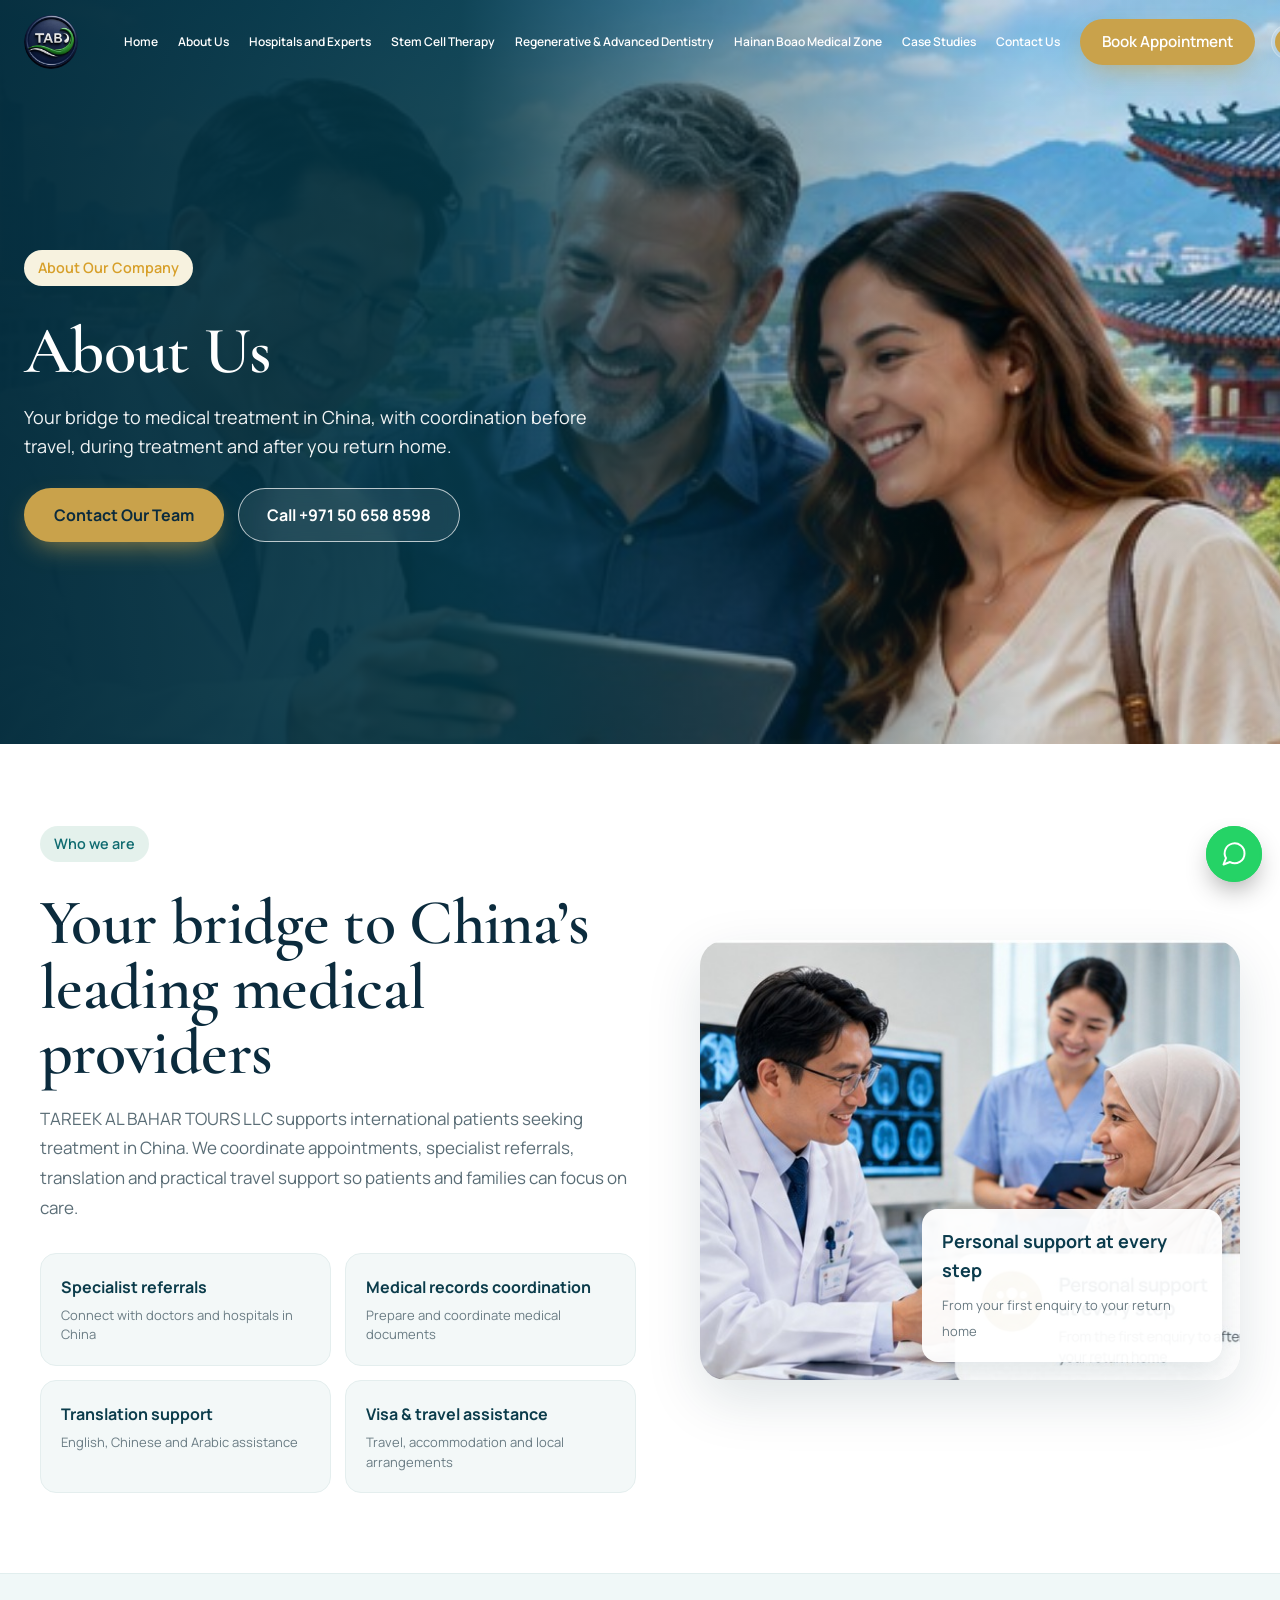
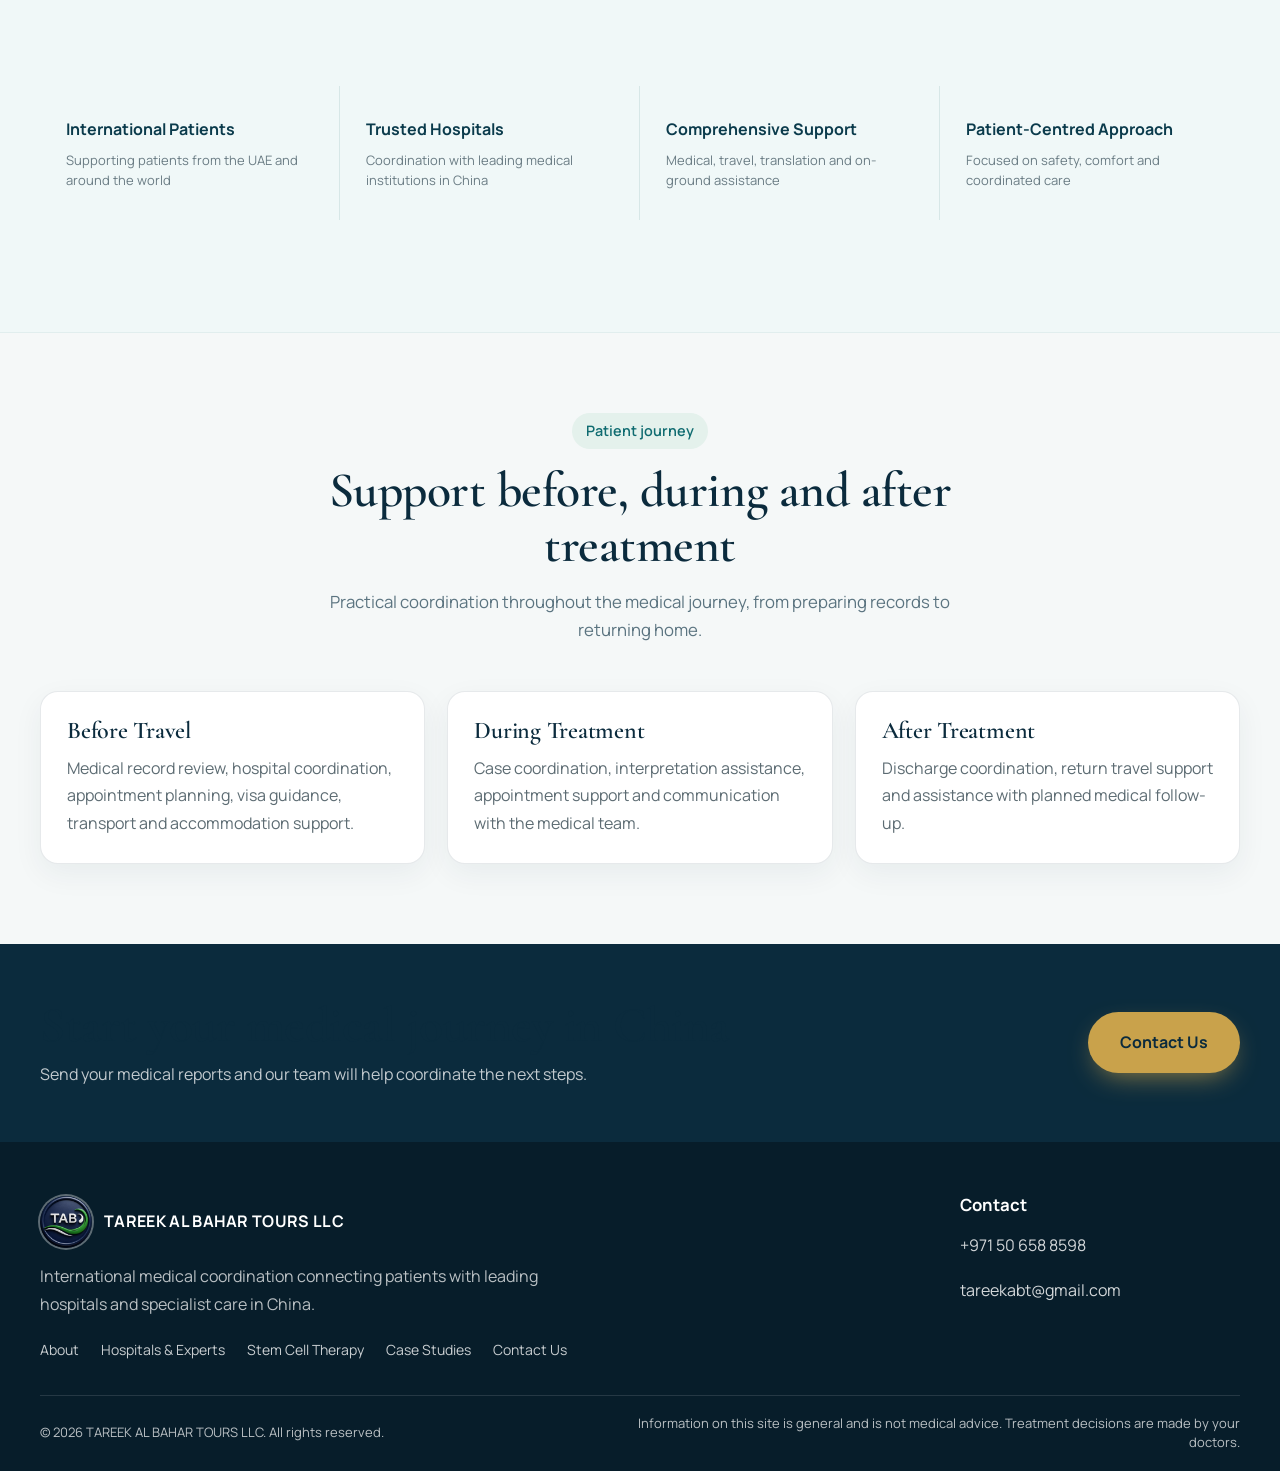
==== commit 35666da5: "dent" ====
--- a/about-us.html
+++ b/about-us.html
@@ -1,11 +1,11 @@
-<!doctype html><html lang="en"><head><meta charset="utf-8"><meta name="viewport" content="width=device-width,initial-scale=1"><title>About Us | TAREEK AL BAHAR TOURS LLC</title><meta name="description" content="Your bridge to medical treatment in China, with coordination from Dubai before travel, during treatment and after you return home."><link rel="icon" href="images/logo.png"><link rel="preconnect" href="https://fonts.googleapis.com"><link rel="preconnect" href="https://fonts.gstatic.com" crossorigin><link href="https://fonts.googleapis.com/css2?family=Cormorant+Garamond:wght@500;600;700&family=Manrope:wght@400;500;600;700&display=swap" rel="stylesheet"><link rel="stylesheet" href="css/style.css"></head><body>
-<header class="header" id="header"><div class="container"><a href="index.html" class="brand"><img src="images/logo.png" width="48" height="48" alt="Tareek Al Bahar Tours logo"><span class="brand-text">TAREEK AL BAHAR TOURS LLC</span></a><nav class="nav" id="nav" aria-label="Main"><a href="index.html">Home</a><a class="active" href="about-us.html">About Us</a><a href="hospitals.html">Hospitals</a><a href="hainan-boao.html">Hainan Boao Medical Zone</a><a href="stem-cell-research.html">Stem Cell Research Center</a><a href="leading-technology.html">Leading Technology</a><a href="cases.html">Cases</a><a href="contact-us.html">Contact Us</a><a class="btn btn-gold" target="_blank" rel="noopener" href="https://wa.me/971506588598?text=Hello%20Tareek%20Al%20Bahar%20Tours%2C%20I%20would%20like%20to%20book%20a%20medical%20appointment.">Book Appointment</a></nav><div class="lang" role="group" aria-label="Language"><button type="button" data-lang="en" lang="en" class="active" aria-pressed="true">EN</button><button type="button" data-lang="zh" lang="zh" aria-pressed="false">中文</button><button type="button" data-lang="ar" lang="ar" aria-pressed="false">عربي</button></div><button class="burger" id="burger" aria-label="Menu"><span></span><span></span><span></span></button></div></header>
+<!doctype html><html lang="en"><head><meta charset="utf-8"><meta name="viewport" content="width=device-width,initial-scale=1"><title>About Us | TAREEK AL BAHAR TOURS LLC</title><meta name="description" content="Your bridge to medical treatment in China, with coordination before travel, during treatment and after you return home."><link rel="icon" href="images/logo.png"><link rel="preconnect" href="https://fonts.googleapis.com"><link rel="preconnect" href="https://fonts.gstatic.com" crossorigin><link href="https://fonts.googleapis.com/css2?family=Cormorant+Garamond:wght@500;600;700&family=Manrope:wght@400;500;600;700&display=swap" rel="stylesheet"><link rel="stylesheet" href="css/style.css"></head><body>
+<header class="header" id="header"><div class="container"><a href="index.html" class="brand"><img src="images/logo.png" width="48" height="48" alt="Tareek Al Bahar Tours logo"><span class="brand-text">TAREEK AL BAHAR TOURS LLC</span></a><nav class="nav" id="nav" aria-label="Main"><a href="index.html">Home</a><a href="about-us.html">About Us</a><a href="hospitals.html">Hospitals and Experts</a><a href="stem-cell-research.html">Stem Cell Therapy</a><a href="regenerative-dentistry.html">Regenerative &amp; Advanced Dentistry</a><a href="hainan-boao.html">Hainan Boao Medical Zone</a><a href="cases.html">Case Studies</a><a href="contact-us.html">Contact Us</a><a class="btn btn-gold" target="_blank" rel="noopener" href="https://wa.me/971506588598?text=Hello%20Tareek%20Al%20Bahar%20Tours%2C%20I%20would%20like%20to%20book%20a%20medical%20appointment.">Book Appointment</a></nav><div class="lang" role="group" aria-label="Language"><button type="button" data-lang="en" lang="en" class="active" aria-pressed="true">EN</button><button type="button" data-lang="zh" lang="zh" aria-pressed="false">中文</button><button type="button" data-lang="ar" lang="ar" aria-pressed="false">عربي</button></div><button class="burger" id="burger" aria-label="Menu"><span></span><span></span><span></span></button></div></header>
 <main>
-<section class="about-premium-hero"><div class="container"><div class="about-hero-copy"><span class="tag">About Our Company</span><h1>About Us</h1><p>Your bridge to medical treatment in China, with coordination from Dubai before travel, during treatment and after you return home.</p><div class="about-hero-actions"><a class="btn btn-gold" href="contact-us.html">Contact Our Team</a><a class="btn btn-outline-light" href="tel:+971506588598">Call +971 50 658 8598</a></div></div></div></section>
+<section class="about-premium-hero"><div class="container"><div class="about-hero-copy"><span class="tag">About Our Company</span><h1>About Us</h1><p>Your bridge to medical treatment in China, with coordination before travel, during treatment and after you return home.</p><div class="about-hero-actions"><a class="btn btn-gold" href="contact-us.html">Contact Our Team</a><a class="btn btn-outline-light" href="tel:+971506588598">Call +971 50 658 8598</a></div></div></div></section>
 <section class="page-section about-intro"><div class="container"><div class="about-intro-grid"><div><span class="tag">Who we are</span><h2>Your bridge to China’s leading medical providers</h2><p>TAREEK AL BAHAR TOURS LLC supports international patients seeking treatment in China. We coordinate appointments, specialist referrals, translation and practical travel support so patients and families can focus on care.</p><div class="about-feature-grid"><div><b>Specialist referrals</b><span>Connect with doctors and hospitals in China</span></div><div><b>Medical records coordination</b><span>Prepare and coordinate medical documents</span></div><div><b>Translation support</b><span>English, Chinese and Arabic assistance</span></div><div><b>Visa & travel assistance</b><span>Travel, accommodation and local arrangements</span></div></div></div><div class="about-photo-card"><img src="images/ai-medical/about-consultation.jpg" alt="Chinese doctor consulting with an international patient"><div class="about-photo-note"><strong>Personal support at every step</strong><span>From your first enquiry to your return home</span></div></div></div></div></section>
 <section class="about-support-strip"><div class="container"><div><strong>International Patients</strong><span>Supporting patients from the UAE and around the world</span></div><div><strong>Trusted Hospitals</strong><span>Coordination with leading medical institutions in China</span></div><div><strong>Comprehensive Support</strong><span>Medical, travel, translation and on-ground assistance</span></div><div><strong>Patient-Centred Approach</strong><span>Focused on safety, comfort and coordinated care</span></div></div></section>
 <section class="page-section alt"><div class="container"><div class="sec-head center"><span class="tag">Patient journey</span><h2>Support before, during and after treatment</h2><p>Practical coordination throughout the medical journey, from preparing records to returning home.</p></div><div class="info-cards"><div class="info-card-simple"><h3>Before Travel</h3><p>Medical record review, hospital coordination, appointment planning, visa guidance, transport and accommodation support.</p></div><div class="info-card-simple"><h3>During Treatment</h3><p>Case coordination, interpretation assistance, appointment support and communication with the medical team.</p></div><div class="info-card-simple"><h3>After Treatment</h3><p>Discharge coordination, return travel support and assistance with planned medical follow-up.</p></div></div></div></section>
 <section class="cta-band"><div class="container"><div><h2>Start your medical journey in China</h2><p>Send your medical reports and our team will help coordinate the next steps.</p></div><a class="btn btn-gold" href="contact-us.html">Contact Us</a></div></section>
 </main>
-<footer class="footer"><div class="container"><div class="footer-grid"><div><a href="index.html" class="brand"><img src="images/logo.png" width="48" height="48" alt=""><span class="brand-text">TAREEK AL BAHAR TOURS LLC</span></a><p>Dubai office supporting patients worldwide with treatment coordination in China.</p><div class="footer-page-links"><a href="about-us.html">About</a><a href="hospitals.html">Hospitals</a><a href="leading-technology.html">Technology</a><a href="cases.html">Cases</a><a href="contact-us.html">Contact Us</a></div></div><div><h4>Contact</h4><ul><li>Burj Nahar Mall, Al Muteena, M2 Floor, Deira, Dubai, UAE</li><li><a href="tel:+971506588598">+971 50 658 8598</a></li><li><a href="mailto:tareekabt@gmail.com">tareekabt@gmail.com</a></li></ul></div><div><h4>Opening hours</h4><ul><li>10:00 AM – 10:00 PM, every day</li></ul></div></div><div class="copy"><span>© 2026 TAREEK AL BAHAR TOURS LLC. All rights reserved.</span><span>Information on this site is general and is not medical advice. Treatment decisions are made by your doctors.</span></div></div></footer>
+<footer class="footer"><div class="container"><div class="footer-grid"><div><a href="index.html" class="brand"><img src="images/logo.png" width="48" height="48" alt=""><span class="brand-text">TAREEK AL BAHAR TOURS LLC</span></a><p class="footer-intro">International medical coordination connecting patients with leading hospitals and specialist care in China.</p><div class="footer-page-links"><a href="about-us.html">About</a><a href="hospitals.html">Hospitals & Experts</a><a href="leading-technology.html">Stem Cell Therapy</a><a href="cases.html">Case Studies</a><a href="contact-us.html">Contact Us</a></div></div><div class="footer-contact"><h4>Contact</h4><ul><li><a href="tel:+971506588598">+971 50 658 8598</a></li><li><a href="mailto:tareekabt@gmail.com">tareekabt@gmail.com</a></li></ul></div></div><div class="copy"><span>© 2026 TAREEK AL BAHAR TOURS LLC. All rights reserved.</span><span>Information on this site is general and is not medical advice. Treatment decisions are made by your doctors.</span></div></div></footer>
 <a class="fab wa" href="https://wa.me/971506588598" target="_blank" rel="noopener" aria-label="WhatsApp"><svg class="icon" viewBox="0 0 24 24"><path d="M21 11.5a8.4 8.4 0 0 1-12.4 7.4L3 21l2.1-5.5A8.5 8.5 0 1 1 21 11.5z"/></svg></a><script>const b=document.getElementById('burger'),n=document.getElementById('nav');b?.addEventListener('click',()=>{n.classList.toggle('open');b.setAttribute('aria-expanded',n.classList.contains('open'))});</script><script src="js/page-translator.js"></script></body></html>
--- a/css/style.css
+++ b/css/style.css
@@ -483,3 +483,29 @@
  .about-hero-copy{max-width:100%;padding:0;}
  .about-premium-hero:before{background:linear-gradient(0deg,rgba(4,45,61,.98) 0%,rgba(4,55,70,.90) 52%,rgba(4,55,70,.20) 80%);}
 }
+
+/* ===== Regenerative & Advanced Dentistry ===== */
+.dental-hero{position:relative;min-height:700px;display:flex;align-items:center;overflow:hidden;background:#082f3e url('../images/ai-medical/regenerative-dentistry-hero.png') 72% center/cover no-repeat;color:#fff}.dental-hero:before{content:"";position:absolute;inset:0;background:linear-gradient(90deg,rgba(5,35,48,.97) 0%,rgba(5,48,61,.88) 42%,rgba(5,48,61,.25) 72%,rgba(5,48,61,.08) 100%)}.dental-hero-copy{position:relative;z-index:2;max-width:720px;padding-top:120px;padding-bottom:80px}.dental-hero .tag{color:#f1c96a;background:rgba(255,255,255,.12);border:1px solid rgba(255,255,255,.18)}.dental-hero h1{font-size:clamp(48px,6vw,82px);line-height:1;margin:18px 0 24px;color:#fff}.dental-hero p{font-size:19px;line-height:1.8;color:rgba(255,255,255,.9);max-width:650px}.dental-intro{display:grid;grid-template-columns:1.05fr .95fr;gap:70px;align-items:center}.dental-intro h2,.dental-process-grid h2,.dental-bio-panel h2{font-size:clamp(40px,5vw,62px);margin:12px 0 20px}.dental-photo-card{position:relative}.dental-photo-card img{width:100%;min-height:470px;object-fit:cover;border-radius:28px;box-shadow:0 24px 60px rgba(11,43,61,.18)}.dental-photo-caption{position:absolute;left:24px;right:24px;bottom:24px;padding:18px 20px;border-radius:16px;background:rgba(255,255,255,.93);backdrop-filter:blur(10px);display:flex;flex-direction:column}.dental-photo-caption strong{color:#0b2b3d}.dental-photo-caption span{font-size:13px;color:#64757c;margin-top:4px}.dental-treatment-grid{display:grid;grid-template-columns:repeat(3,1fr);gap:20px;margin-top:38px}.dental-treatment-grid article{background:#fff;border:1px solid rgba(11,43,61,.09);border-radius:22px;padding:28px;box-shadow:0 12px 32px rgba(11,43,61,.06);transition:.25s}.dental-treatment-grid article:hover{transform:translateY(-4px);box-shadow:0 18px 38px rgba(11,43,61,.11)}.dental-treatment-grid article>span{display:inline-block;font:700 14px var(--sans);color:#0b7b80;margin-bottom:18px}.dental-treatment-grid h3{font-size:25px;margin-bottom:10px}.dental-treatment-grid p{margin:0;color:#62747b;line-height:1.7}.dental-bio-section{position:relative;padding:110px 0;background:linear-gradient(90deg,rgba(5,40,53,.97),rgba(5,59,70,.86)),url('../images/slide_4.png') center/cover no-repeat}.dental-bio-panel{max-width:760px;color:#fff}.dental-bio-panel h2{color:#fff}.dental-bio-panel p{font-size:18px;line-height:1.85;color:rgba(255,255,255,.86)}.dental-bio-panel .btn{margin-top:16px}.dental-process-grid{display:grid;grid-template-columns:.9fr 1.1fr;gap:70px;align-items:center}.dental-process-image img{width:100%;min-height:520px;object-fit:cover;border-radius:28px;box-shadow:0 24px 60px rgba(11,43,61,.15)}.dental-steps{display:grid;gap:12px;margin-top:28px}.dental-steps>div{display:flex;gap:16px;padding:17px;border-radius:16px;background:#f5f8f8}.dental-steps b{flex:0 0 42px;height:42px;border-radius:50%;display:grid;place-items:center;background:#0b5360;color:#f1c96a}.dental-steps span{display:flex;flex-direction:column}.dental-steps strong{color:#0b2b3d}.dental-steps small{margin-top:4px;color:#66777e;line-height:1.55}.dental-process-grid+.stem-note{margin-top:34px}@media(max-width:1100px){.dental-treatment-grid{grid-template-columns:repeat(2,1fr)}}@media(max-width:900px){.dental-hero{min-height:680px;background-position:center}.dental-hero:before{background:linear-gradient(90deg,rgba(5,35,48,.94),rgba(5,48,61,.72))}.dental-intro,.dental-process-grid{grid-template-columns:1fr;gap:38px}.dental-photo-card img,.dental-process-image img{min-height:360px}}@media(max-width:600px){.dental-treatment-grid{grid-template-columns:1fr}.dental-hero h1{font-size:44px}.dental-hero-copy{padding-top:110px}.dental-bio-section{padding:70px 0}}
+
+/* Hainan advanced programme cards */
+.hainan-program-grid{display:grid;grid-template-columns:repeat(4,1fr);gap:22px;margin-top:34px}.hainan-program-card{background:#fff;border:1px solid rgba(11,43,61,.1);border-radius:18px;overflow:hidden;box-shadow:0 10px 30px rgba(11,43,61,.07);transition:transform .25s ease,box-shadow .25s ease}.hainan-program-card:hover{transform:translateY(-4px);box-shadow:0 18px 38px rgba(11,43,61,.12)}.hainan-program-card img{display:block;width:100%;height:185px;object-fit:cover}.hainan-program-card .program-body{padding:22px}.hainan-program-card h3{margin:0 0 10px;color:#0b2b3d;font-size:24px;line-height:1.15}.hainan-program-card p{margin:0;color:#5d6c73;line-height:1.7;font-size:14px}@media(max-width:1100px){.hainan-program-grid{grid-template-columns:repeat(2,1fr)}}@media(max-width:600px){.hainan-program-grid{grid-template-columns:1fr}.hainan-program-card img{height:220px}}
+
+/* Client update: Hospitals & Experts introduction */
+.hospital-network-intro .section-heading{max-width:900px;margin-bottom:24px}.hospital-network-copy{max-width:1050px}.hospital-network-copy p{margin:0 0 16px;line-height:1.85}.hospital-network-copy .lead-copy{font-size:1.15rem}
+
+/* Polished compact footer */
+.footer{padding:54px 0 0;background:#071d2a}
+.footer-grid{grid-template-columns:minmax(0,1.45fr) minmax(260px,.75fr)!important;gap:80px;align-items:start;padding-bottom:34px}
+.footer .brand{display:inline-flex;align-items:center;gap:12px;margin-bottom:14px}
+.footer .brand img{width:52px;height:52px;object-fit:contain}
+.footer .brand-text{max-width:none;white-space:nowrap}
+.footer-intro{max-width:500px;margin:0;color:rgba(255,255,255,.72);line-height:1.75}
+.footer-contact{justify-self:end;min-width:280px}
+.footer-contact h4{margin-bottom:14px}
+.footer-contact ul{margin:0;padding:0;list-style:none}
+.footer-contact a{display:inline-block;color:rgba(255,255,255,.82);padding:4px 0}
+.footer .footer-page-links{gap:10px 22px;margin-top:20px}
+.footer .footer-page-links a{font-size:14px}
+.copy{padding:18px 0;gap:24px;align-items:center;font-size:13px;line-height:1.5}
+.copy span:last-child{text-align:right;max-width:620px}
+@media(max-width:760px){.footer{padding-top:42px}.footer-grid{grid-template-columns:1fr!important;gap:28px}.footer-contact{justify-self:start;min-width:0}.footer .brand-text{white-space:normal}.copy{align-items:flex-start}.copy span:last-child{text-align:left}}
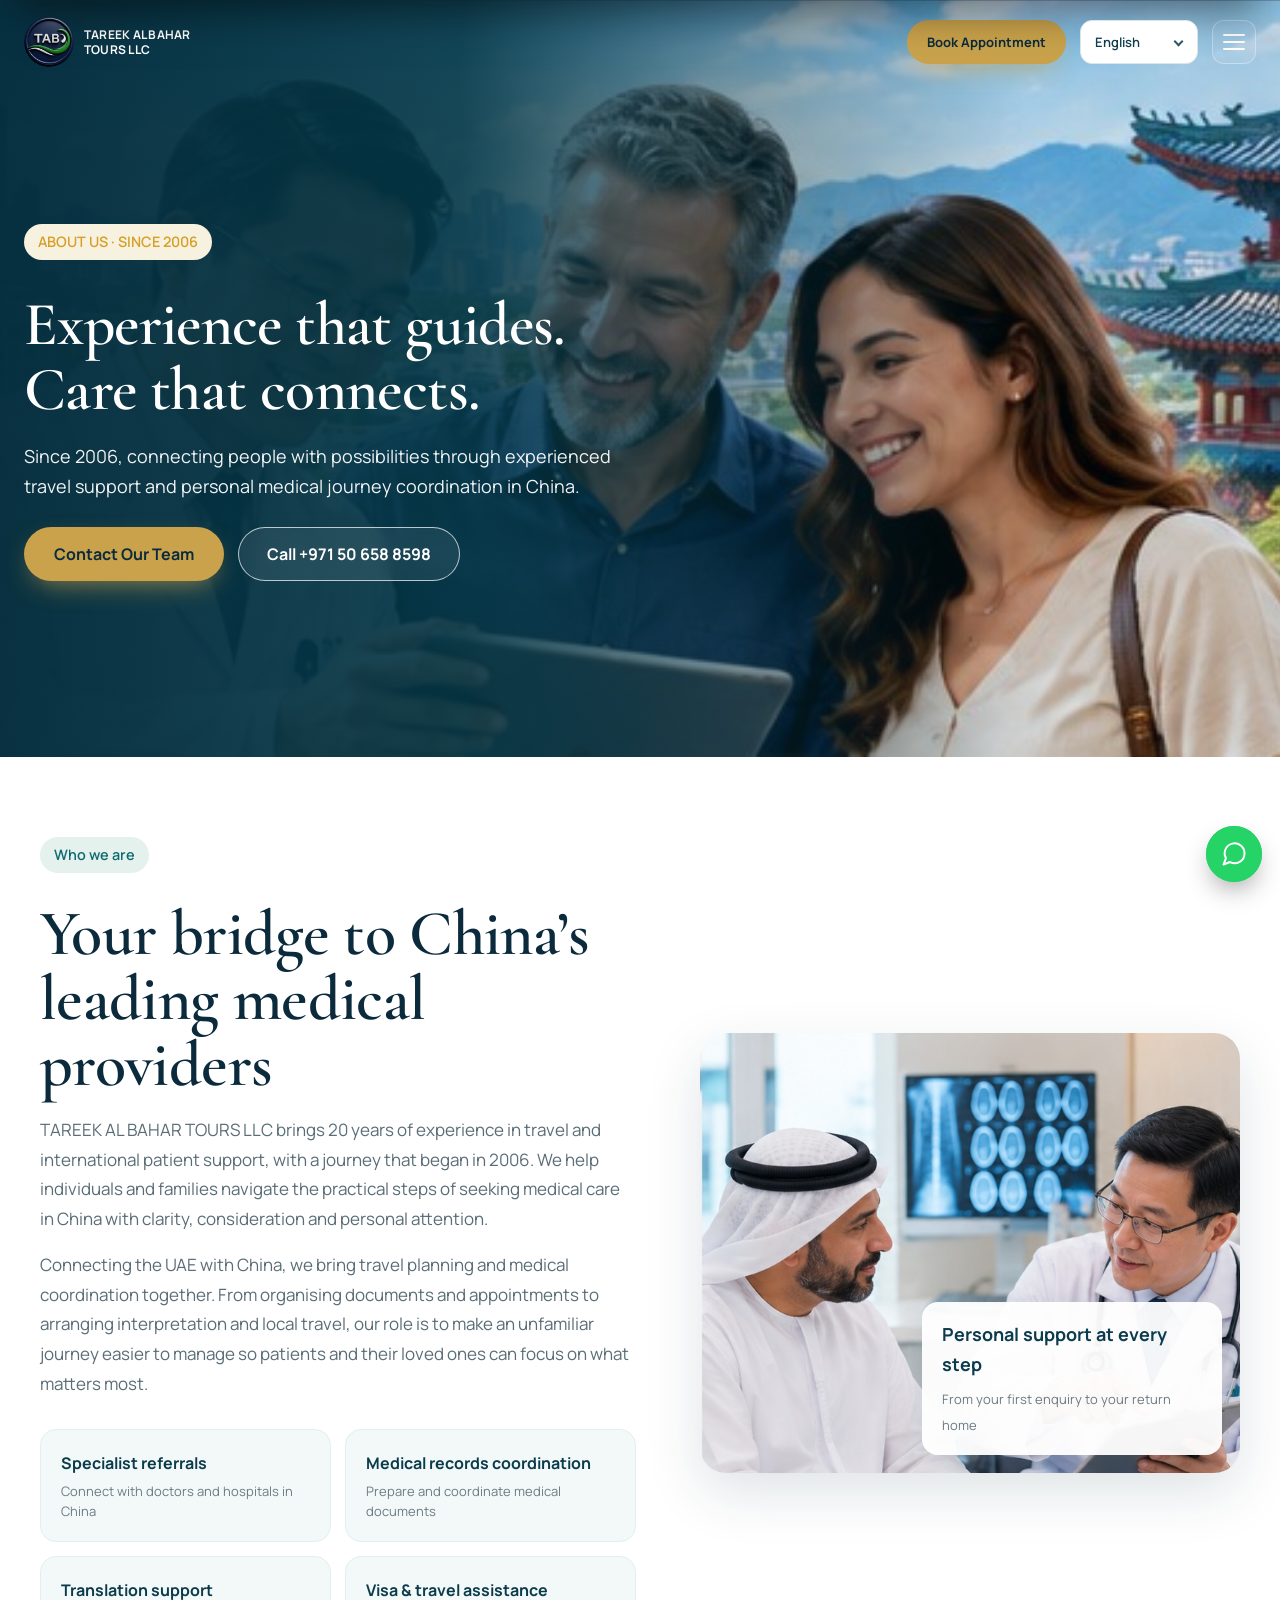
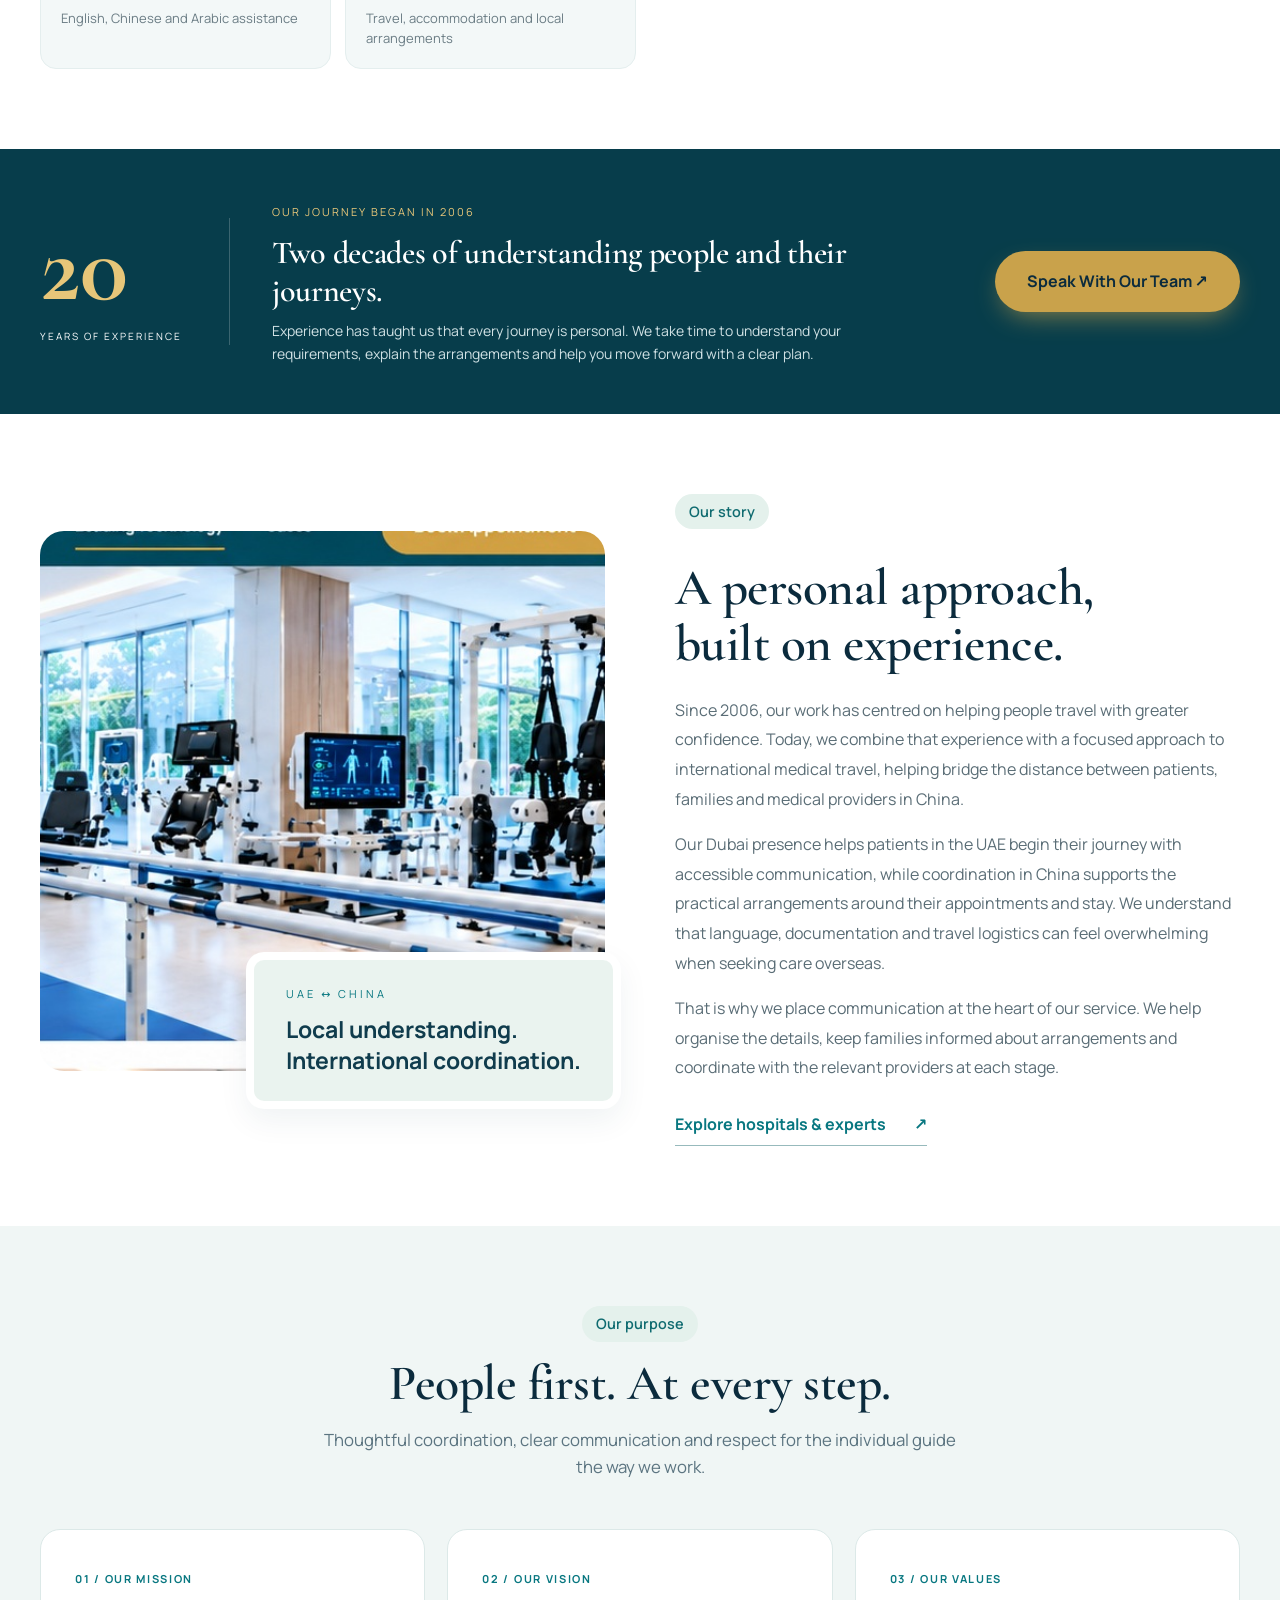
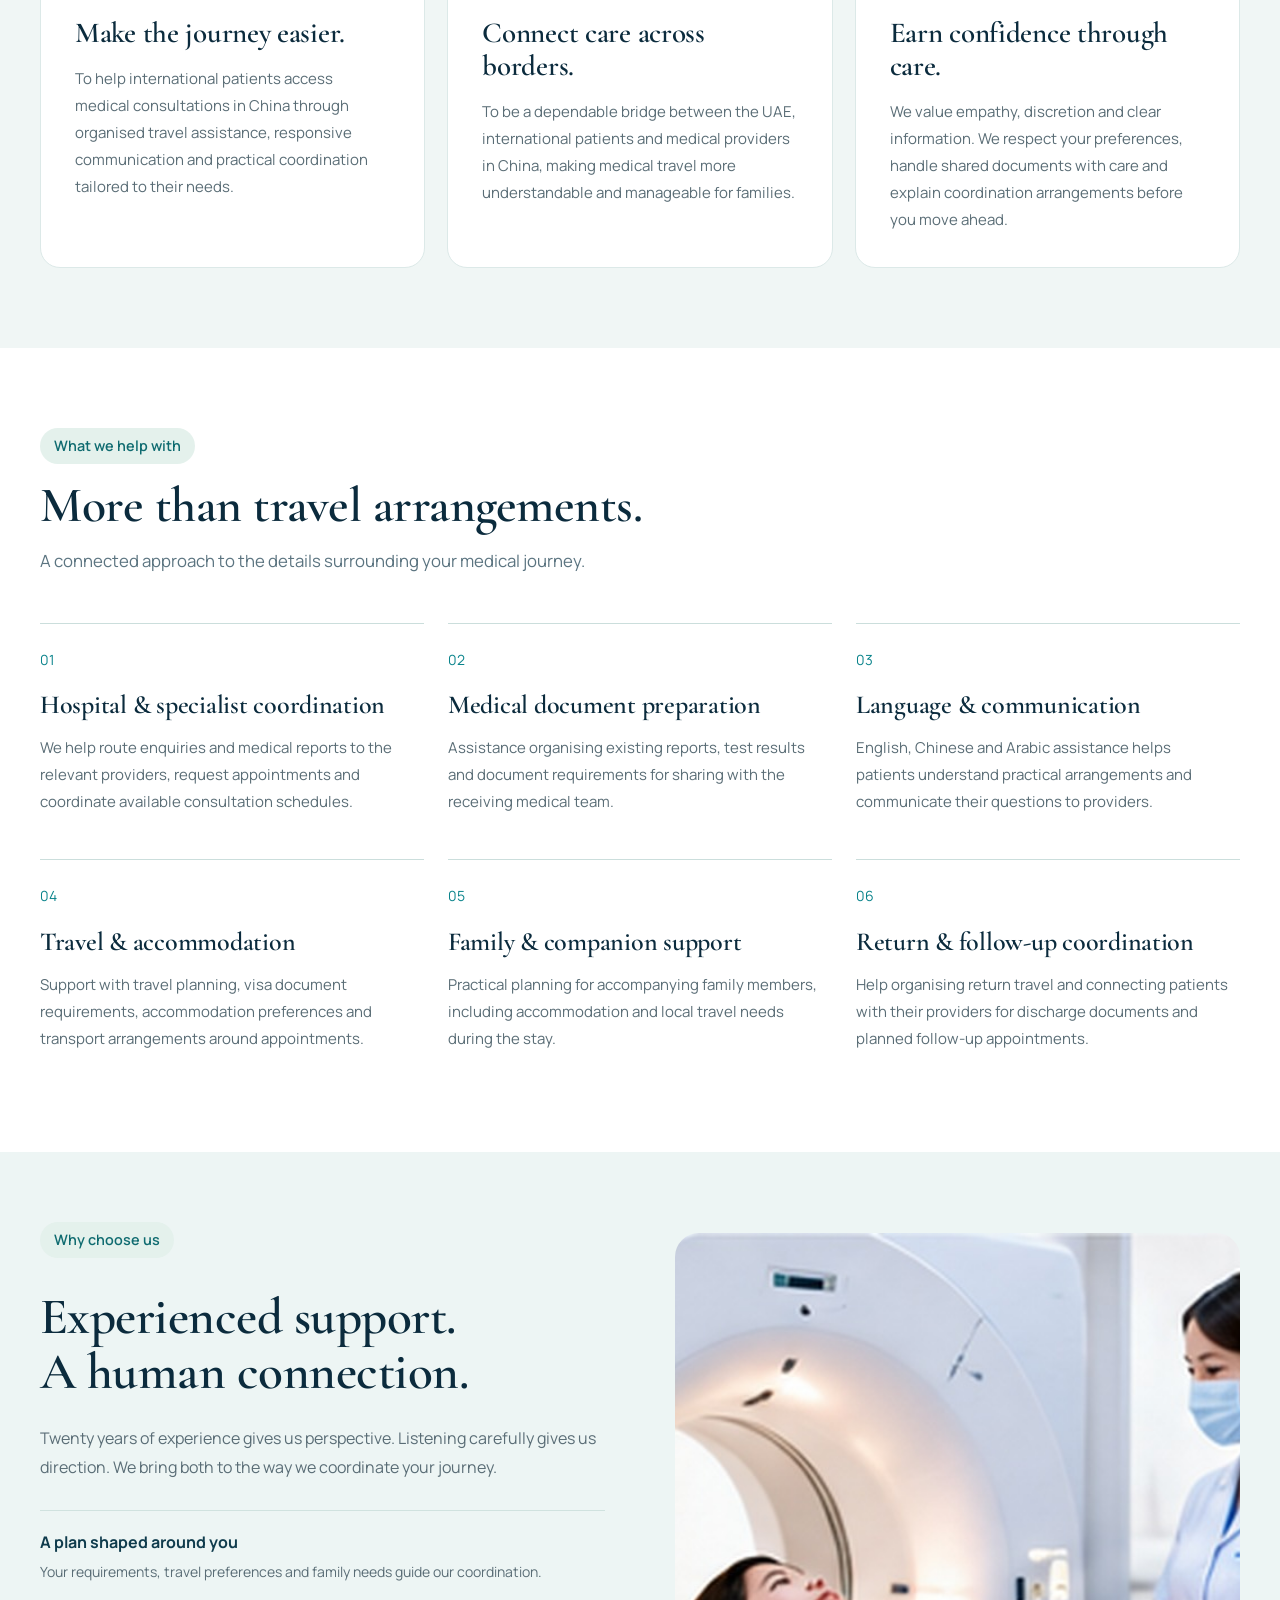
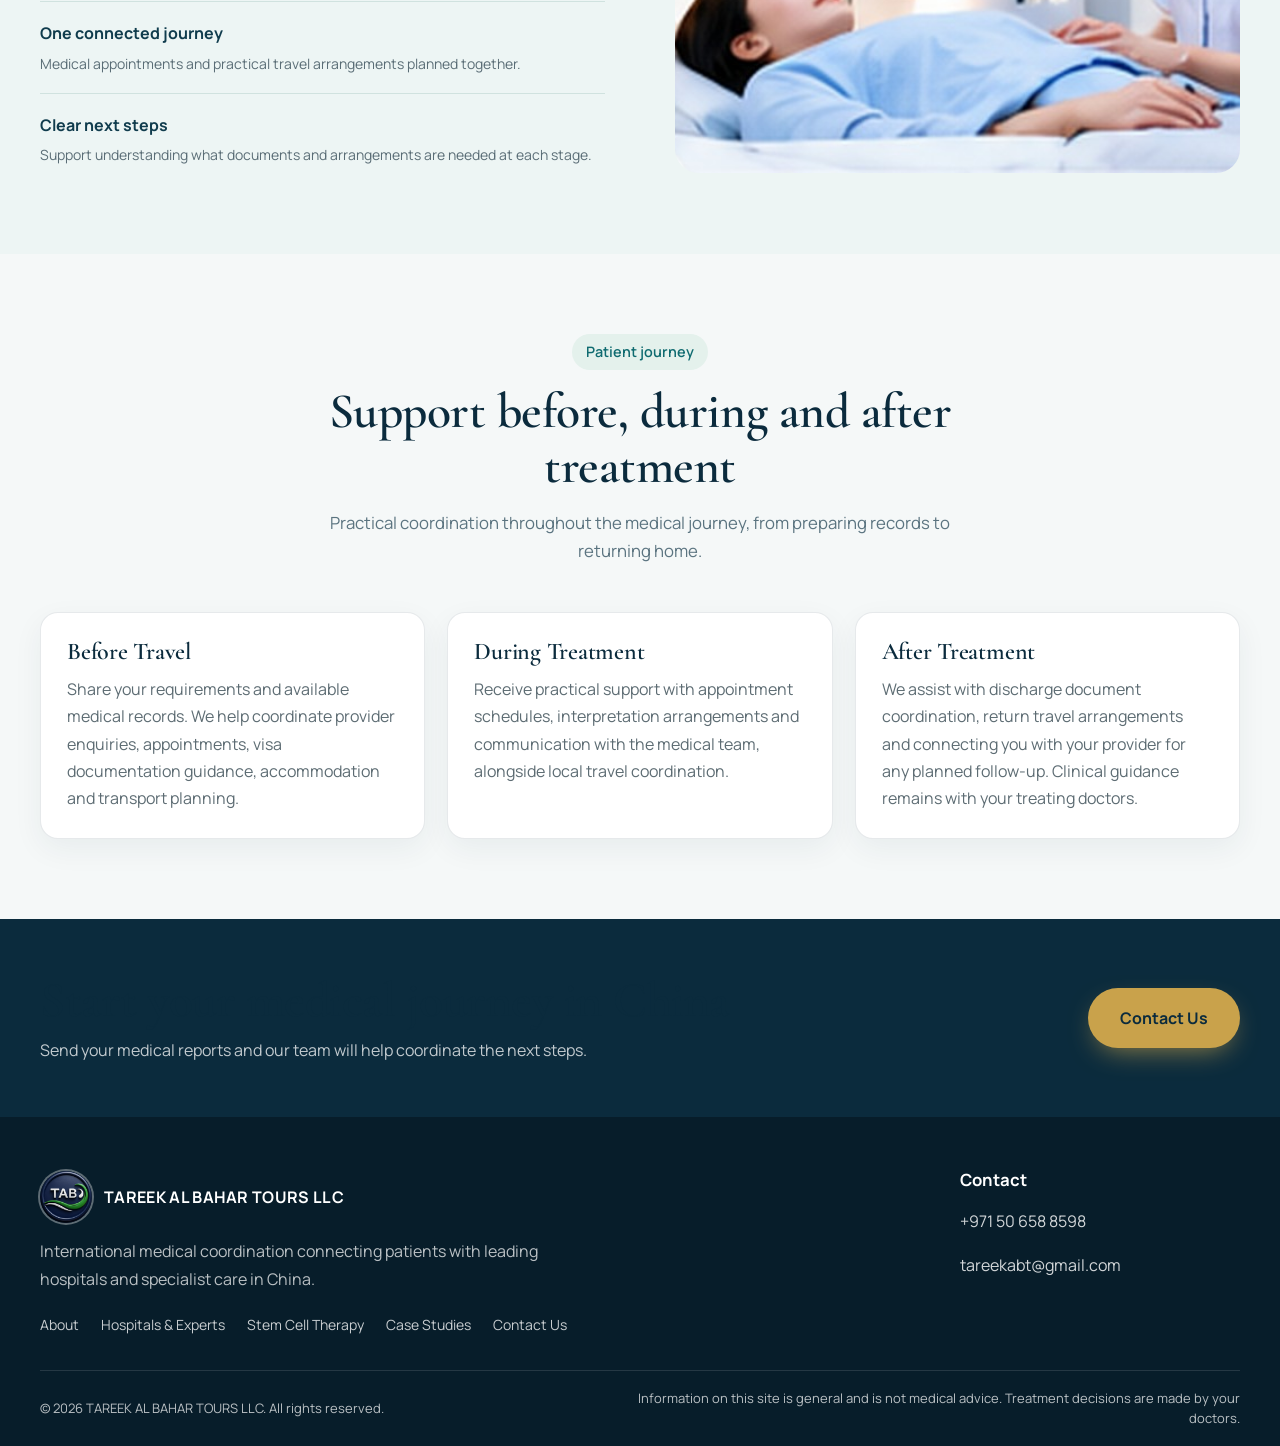
==== commit b840b766: "chnaged_21102026" ====
--- a/about-us.html
+++ b/about-us.html
@@ -1,11 +1,15 @@
-<!doctype html><html lang="en"><head><meta charset="utf-8"><meta name="viewport" content="width=device-width,initial-scale=1"><title>About Us | TAREEK AL BAHAR TOURS LLC</title><meta name="description" content="Your bridge to medical treatment in China, with coordination before travel, during treatment and after you return home."><link rel="icon" href="images/logo.png"><link rel="preconnect" href="https://fonts.googleapis.com"><link rel="preconnect" href="https://fonts.gstatic.com" crossorigin><link href="https://fonts.googleapis.com/css2?family=Cormorant+Garamond:wght@500;600;700&family=Manrope:wght@400;500;600;700&display=swap" rel="stylesheet"><link rel="stylesheet" href="css/style.css"></head><body>
-<header class="header" id="header"><div class="container"><a href="index.html" class="brand"><img src="images/logo.png" width="48" height="48" alt="Tareek Al Bahar Tours logo"><span class="brand-text">TAREEK AL BAHAR TOURS LLC</span></a><nav class="nav" id="nav" aria-label="Main"><a href="index.html">Home</a><a href="about-us.html">About Us</a><a href="hospitals.html">Hospitals and Experts</a><a href="stem-cell-research.html">Stem Cell Therapy</a><a href="regenerative-dentistry.html">Regenerative &amp; Advanced Dentistry</a><a href="hainan-boao.html">Hainan Boao Medical Zone</a><a href="cases.html">Case Studies</a><a href="contact-us.html">Contact Us</a><a class="btn btn-gold" target="_blank" rel="noopener" href="https://wa.me/971506588598?text=Hello%20Tareek%20Al%20Bahar%20Tours%2C%20I%20would%20like%20to%20book%20a%20medical%20appointment.">Book Appointment</a></nav><div class="lang" role="group" aria-label="Language"><button type="button" data-lang="en" lang="en" class="active" aria-pressed="true">EN</button><button type="button" data-lang="zh" lang="zh" aria-pressed="false">中文</button><button type="button" data-lang="ar" lang="ar" aria-pressed="false">عربي</button></div><button class="burger" id="burger" aria-label="Menu"><span></span><span></span><span></span></button></div></header>
+<!doctype html><html lang="en"><head><meta charset="utf-8"><meta name="viewport" content="width=device-width,initial-scale=1"><title>About Us | TAREEK AL BAHAR TOURS LLC</title><meta name="description" content="Since 2006, connecting people with possibilities through experienced travel support and personal medical journey coordination in China."><link rel="icon" href="images/logo.png"><link rel="preconnect" href="https://fonts.googleapis.com"><link rel="preconnect" href="https://fonts.gstatic.com" crossorigin><link href="https://fonts.googleapis.com/css2?family=Cormorant+Garamond:wght@500;600;700&family=Manrope:wght@400;500;600;700&display=swap" rel="stylesheet"><link rel="stylesheet" href="css/style.css?v=single-line-3"><link rel="stylesheet" href="css/about-premium.css"></head><body>
+<header class="header" id="header"><div class="container"><a href="index.html" class="brand"><img src="images/logo.png" width="48" height="48" alt="Tareek Al Bahar Tours logo"><span class="brand-text">TAREEK AL BAHAR TOURS LLC</span></a><nav class="nav" id="nav" aria-label="Main"><a href="index.html">Home</a><a href="about-us.html">About Us</a><a href="hospitals.html">Hospitals and Experts</a><a href="stem-cell-research.html">Stem Cell Therapy</a><a href="regenerative-dentistry.html">Regenerative &amp; Advanced Dentistry</a><a href="hainan-boao.html">Hainan Boao Medical Zone</a><a href="cases.html">Case Studies</a><a href="contact-us.html">Contact Us</a><a class="btn btn-gold mobile-book" target="_blank" rel="noopener" href="https://wa.me/971506588598?text=Hello%20Tareek%20Al%20Bahar%20Tours%2C%20I%20would%20like%20to%20book%20a%20medical%20appointment.">Book Appointment</a></nav><div class="header-actions"><a class="btn btn-gold header-book" target="_blank" rel="noopener" href="https://wa.me/971506588598?text=Hello%20Tareek%20Al%20Bahar%20Tours%2C%20I%20would%20like%20to%20book%20a%20medical%20appointment.">Book Appointment</a><div class="lang language-picker notranslate" translate="no"><label class="language-sr-only" for="site-language">Select language</label><select id="site-language" aria-label="Select language" class="language-select"><option value="en" lang="en">English</option><option value="zh" lang="zh">中文</option><option value="ar" lang="ar">العربية</option><option value="ru" lang="ru">Русский</option></select><span id="language-status" class="language-status" role="status" aria-live="polite"></span></div><button class="burger" id="burger" aria-label="Menu"><span></span><span></span><span></span></button></div></div></header>
 <main>
-<section class="about-premium-hero"><div class="container"><div class="about-hero-copy"><span class="tag">About Our Company</span><h1>About Us</h1><p>Your bridge to medical treatment in China, with coordination before travel, during treatment and after you return home.</p><div class="about-hero-actions"><a class="btn btn-gold" href="contact-us.html">Contact Our Team</a><a class="btn btn-outline-light" href="tel:+971506588598">Call +971 50 658 8598</a></div></div></div></section>
-<section class="page-section about-intro"><div class="container"><div class="about-intro-grid"><div><span class="tag">Who we are</span><h2>Your bridge to China’s leading medical providers</h2><p>TAREEK AL BAHAR TOURS LLC supports international patients seeking treatment in China. We coordinate appointments, specialist referrals, translation and practical travel support so patients and families can focus on care.</p><div class="about-feature-grid"><div><b>Specialist referrals</b><span>Connect with doctors and hospitals in China</span></div><div><b>Medical records coordination</b><span>Prepare and coordinate medical documents</span></div><div><b>Translation support</b><span>English, Chinese and Arabic assistance</span></div><div><b>Visa & travel assistance</b><span>Travel, accommodation and local arrangements</span></div></div></div><div class="about-photo-card"><img src="images/ai-medical/about-consultation.jpg" alt="Chinese doctor consulting with an international patient"><div class="about-photo-note"><strong>Personal support at every step</strong><span>From your first enquiry to your return home</span></div></div></div></div></section>
-<section class="about-support-strip"><div class="container"><div><strong>International Patients</strong><span>Supporting patients from the UAE and around the world</span></div><div><strong>Trusted Hospitals</strong><span>Coordination with leading medical institutions in China</span></div><div><strong>Comprehensive Support</strong><span>Medical, travel, translation and on-ground assistance</span></div><div><strong>Patient-Centred Approach</strong><span>Focused on safety, comfort and coordinated care</span></div></div></section>
-<section class="page-section alt"><div class="container"><div class="sec-head center"><span class="tag">Patient journey</span><h2>Support before, during and after treatment</h2><p>Practical coordination throughout the medical journey, from preparing records to returning home.</p></div><div class="info-cards"><div class="info-card-simple"><h3>Before Travel</h3><p>Medical record review, hospital coordination, appointment planning, visa guidance, transport and accommodation support.</p></div><div class="info-card-simple"><h3>During Treatment</h3><p>Case coordination, interpretation assistance, appointment support and communication with the medical team.</p></div><div class="info-card-simple"><h3>After Treatment</h3><p>Discharge coordination, return travel support and assistance with planned medical follow-up.</p></div></div></div></section>
+<section class="about-premium-hero"><div class="container"><div class="about-hero-copy"><span class="tag">ABOUT US · SINCE 2006</span><h1>Experience that guides.<br>Care that connects.</h1><p>Since 2006, connecting people with possibilities through experienced travel support and personal medical journey coordination in China.</p><div class="about-hero-actions"><a class="btn btn-gold" href="contact-us.html">Contact Our Team</a><a class="btn btn-outline-light" href="tel:+971506588598">Call +971 50 658 8598</a></div></div></div></section>
+<section class="page-section about-intro"><div class="container"><div class="about-intro-grid"><div><span class="tag">Who we are</span><h2>Your bridge to China’s leading medical providers</h2><p>TAREEK AL BAHAR TOURS LLC brings 20 years of experience in travel and international patient support, with a journey that began in 2006. We help individuals and families navigate the practical steps of seeking medical care in China with clarity, consideration and personal attention.</p><p>Connecting the UAE with China, we bring travel planning and medical coordination together. From organising documents and appointments to arranging interpretation and local travel, our role is to make an unfamiliar journey easier to manage so patients and their loved ones can focus on what matters most.</p><div class="about-feature-grid"><div><b>Specialist referrals</b><span>Connect with doctors and hospitals in China</span></div><div><b>Medical records coordination</b><span>Prepare and coordinate medical documents</span></div><div><b>Translation support</b><span>English, Chinese and Arabic assistance</span></div><div><b>Visa & travel assistance</b><span>Travel, accommodation and local arrangements</span></div></div></div><div class="about-photo-card"><img src="images/ai-medical/about-consultation.jpg" alt="Chinese doctor consulting with an international patient"><div class="about-photo-note"><strong>Personal support at every step</strong><span>From your first enquiry to your return home</span></div></div></div></div></section>
+<section class="experience-band"><div class="container experience-grid"><div class="experience-number"><strong>20</strong><span>YEARS OF EXPERIENCE</span></div><div><span class="eyebrow">OUR JOURNEY BEGAN IN 2006</span><h2>Two decades of understanding people and their journeys.</h2><p>Experience has taught us that every journey is personal. We take time to understand your requirements, explain the arrangements and help you move forward with a clear plan.</p></div><a href="contact-us.html" class="btn btn-gold">Speak With Our Team ↗</a></div></section>
+<section class="page-section"><div class="container story-grid"><div class="story-images"><img src="images/ai-medical/leading-tech-clean-clinic.jpg" loading="lazy" alt="Modern clinical environment illustrating medical care in China"><div class="story-caption"><span>UAE ↔ CHINA</span><strong>Local understanding.<br>International coordination.</strong></div></div><div><span class="tag">Our story</span><h2>A personal approach,<br>built on experience.</h2><p>Since 2006, our work has centred on helping people travel with greater confidence. Today, we combine that experience with a focused approach to international medical travel, helping bridge the distance between patients, families and medical providers in China.</p><p>Our Dubai presence helps patients in the UAE begin their journey with accessible communication, while coordination in China supports the practical arrangements around their appointments and stay. We understand that language, documentation and travel logistics can feel overwhelming when seeking care overseas.</p><p>That is why we place communication at the heart of our service. We help organise the details, keep families informed about arrangements and coordinate with the relevant providers at each stage.</p><a class="story-link" href="hospitals.html">Explore hospitals &amp; experts <span aria-hidden="true">↗</span></a></div></div></section>
+<section class="page-section values-section"><div class="container"><div class="sec-head center"><span class="tag">Our purpose</span><h2>People first. At every step.</h2><p>Thoughtful coordination, clear communication and respect for the individual guide the way we work.</p></div><div class="purpose-grid"><article class="purpose-card"><span class="card-index">01 / OUR MISSION</span><h3>Make the journey easier.</h3><p>To help international patients access medical consultations in China through organised travel assistance, responsive communication and practical coordination tailored to their needs.</p></article><article class="purpose-card"><span class="card-index">02 / OUR VISION</span><h3>Connect care across borders.</h3><p>To be a dependable bridge between the UAE, international patients and medical providers in China, making medical travel more understandable and manageable for families.</p></article><article class="purpose-card"><span class="card-index">03 / OUR VALUES</span><h3>Earn confidence through care.</h3><p>We value empathy, discretion and clear information. We respect your preferences, handle shared documents with care and explain coordination arrangements before you move ahead.</p></article></div></div></section>
+<section class="page-section"><div class="container"><div class="sec-head"><span class="tag">What we help with</span><h2>More than travel arrangements.</h2><p>A connected approach to the details surrounding your medical journey.</p></div><div class="support-grid"><article><span class="support-number">01</span><h3>Hospital & specialist coordination</h3><p>We help route enquiries and medical reports to the relevant providers, request appointments and coordinate available consultation schedules.</p></article><article><span class="support-number">02</span><h3>Medical document preparation</h3><p>Assistance organising existing reports, test results and document requirements for sharing with the receiving medical team.</p></article><article><span class="support-number">03</span><h3>Language & communication</h3><p>English, Chinese and Arabic assistance helps patients understand practical arrangements and communicate their questions to providers.</p></article><article><span class="support-number">04</span><h3>Travel & accommodation</h3><p>Support with travel planning, visa document requirements, accommodation preferences and transport arrangements around appointments.</p></article><article><span class="support-number">05</span><h3>Family & companion support</h3><p>Practical planning for accompanying family members, including accommodation and local travel needs during the stay.</p></article><article><span class="support-number">06</span><h3>Return & follow-up coordination</h3><p>Help organising return travel and connecting patients with their providers for discharge documents and planned follow-up appointments.</p></article></div></div></section>
+<section class="care-feature"><div class="container care-feature-grid"><div><span class="tag">Why choose us</span><h2>Experienced support.<br>A human connection.</h2><p>Twenty years of experience gives us perspective. Listening carefully gives us direction. We bring both to the way we coordinate your journey.</p><ul><li><strong>A plan shaped around you</strong><span>Your requirements, travel preferences and family needs guide our coordination.</span></li><li><strong>One connected journey</strong><span>Medical appointments and practical travel arrangements planned together.</span></li><li><strong>Clear next steps</strong><span>Support understanding what documents and arrangements are needed at each stage.</span></li></ul></div><img src="images/hainan-programmes/health-checkup.jpg" alt="Health consultation illustrating a patient-centred approach" loading="lazy"></div></section>
+<section class="page-section alt"><div class="container"><div class="sec-head center"><span class="tag">Patient journey</span><h2>Support before, during and after treatment</h2><p>Practical coordination throughout the medical journey, from preparing records to returning home.</p></div><div class="info-cards"><div class="info-card-simple"><h3>Before Travel</h3><p>Share your requirements and available medical records. We help coordinate provider enquiries, appointments, visa documentation guidance, accommodation and transport planning.</p></div><div class="info-card-simple"><h3>During Treatment</h3><p>Receive practical support with appointment schedules, interpretation arrangements and communication with the medical team, alongside local travel coordination.</p></div><div class="info-card-simple"><h3>After Treatment</h3><p>We assist with discharge document coordination, return travel arrangements and connecting you with your provider for any planned follow-up. Clinical guidance remains with your treating doctors.</p></div></div></div></section>
 <section class="cta-band"><div class="container"><div><h2>Start your medical journey in China</h2><p>Send your medical reports and our team will help coordinate the next steps.</p></div><a class="btn btn-gold" href="contact-us.html">Contact Us</a></div></section>
 </main>
 <footer class="footer"><div class="container"><div class="footer-grid"><div><a href="index.html" class="brand"><img src="images/logo.png" width="48" height="48" alt=""><span class="brand-text">TAREEK AL BAHAR TOURS LLC</span></a><p class="footer-intro">International medical coordination connecting patients with leading hospitals and specialist care in China.</p><div class="footer-page-links"><a href="about-us.html">About</a><a href="hospitals.html">Hospitals & Experts</a><a href="leading-technology.html">Stem Cell Therapy</a><a href="cases.html">Case Studies</a><a href="contact-us.html">Contact Us</a></div></div><div class="footer-contact"><h4>Contact</h4><ul><li><a href="tel:+971506588598">+971 50 658 8598</a></li><li><a href="mailto:tareekabt@gmail.com">tareekabt@gmail.com</a></li></ul></div></div><div class="copy"><span>© 2026 TAREEK AL BAHAR TOURS LLC. All rights reserved.</span><span>Information on this site is general and is not medical advice. Treatment decisions are made by your doctors.</span></div></div></footer>
-<a class="fab wa" href="https://wa.me/971506588598" target="_blank" rel="noopener" aria-label="WhatsApp"><svg class="icon" viewBox="0 0 24 24"><path d="M21 11.5a8.4 8.4 0 0 1-12.4 7.4L3 21l2.1-5.5A8.5 8.5 0 1 1 21 11.5z"/></svg></a><script>const b=document.getElementById('burger'),n=document.getElementById('nav');b?.addEventListener('click',()=>{n.classList.toggle('open');b.setAttribute('aria-expanded',n.classList.contains('open'))});</script><script src="js/page-translator.js"></script></body></html>
+<a class="fab wa" href="https://wa.me/971506588598" target="_blank" rel="noopener" aria-label="WhatsApp"><svg class="icon" viewBox="0 0 24 24"><path d="M21 11.5a8.4 8.4 0 0 1-12.4 7.4L3 21l2.1-5.5A8.5 8.5 0 1 1 21 11.5z"/></svg></a><script>const b=document.getElementById('burger'),n=document.getElementById('nav');b?.addEventListener('click',()=>{n.classList.toggle('open');b.setAttribute('aria-expanded',n.classList.contains('open'))});</script><script src="js/translations.js"></script><script src="js/page-translator.js"></script><script src="js/header-fit.js"></script></body></html>
--- a/css/style.css
+++ b/css/style.css
@@ -364,10 +364,10 @@
 @media(max-width:600px){.info-cards,.feature-list{grid-template-columns:1fr}.page-section{padding:58px 0}}
 
 /* Professional AI medical imagery update */
-.hospital-feature-hero{position:relative;min-height:620px;display:flex;align-items:center;overflow:hidden;background:#eaf4f5}.hospital-feature-bg{position:absolute;inset:0;background:linear-gradient(90deg,rgba(255,255,255,.98) 0%,rgba(255,255,255,.90) 38%,rgba(255,255,255,.15) 68%,rgba(255,255,255,.04) 100%),url('../images/ai-medical/tianjin-perennial-hospital.jpg') center/cover no-repeat}.hospital-feature-content{position:relative;z-index:1;padding-top:90px;padding-bottom:90px}.hospital-feature-content>div{max-width:650px}.hospital-feature-content h2{font-size:clamp(42px,5vw,68px);margin:14px 0}.patient-support-pro{position:relative;min-height:650px;display:flex;align-items:center;overflow:hidden}.patient-support-bg{position:absolute;inset:0;background:url('../images/ai-medical/international-patient-support.jpg') center/cover no-repeat}.patient-support-pro:after{content:'';position:absolute;inset:0;background:linear-gradient(90deg,rgba(5,42,55,.08) 0%,rgba(5,42,55,.08) 45%,rgba(255,255,255,.25) 58%,rgba(255,255,255,.96) 72%,#fff 100%)}.patient-support-pro .container{position:relative;z-index:2;display:flex;justify-content:flex-end;padding-top:80px;padding-bottom:80px}.patient-support-panel{width:min(590px,48%);background:rgba(255,255,255,.92);backdrop-filter:blur(12px);padding:44px;border-radius:28px;box-shadow:0 20px 60px rgba(4,48,59,.14)}.patient-support-panel h2{font-size:clamp(38px,4vw,58px);margin:14px 0}.support-points{display:grid;grid-template-columns:1fr 1fr;gap:10px;margin:24px 0}.support-points span{padding:13px 15px;border-radius:14px;background:#f1f7f7;font-weight:600;font-size:14px;color:#0b5360}@media(max-width:900px){.hospital-feature-hero{min-height:700px;align-items:flex-end}.hospital-feature-bg{background:linear-gradient(0deg,#fff 0%,rgba(255,255,255,.92) 48%,rgba(255,255,255,.05) 75%),url('../images/ai-medical/tianjin-perennial-hospital.jpg') center top/cover no-repeat}.hospital-feature-content{padding-top:300px;padding-bottom:55px}.patient-support-pro{min-height:820px;align-items:flex-end}.patient-support-pro:after{background:linear-gradient(0deg,#fff 0%,rgba(255,255,255,.94) 55%,rgba(255,255,255,.04) 80%)}.patient-support-pro .container{padding-top:360px;padding-bottom:45px}.patient-support-panel{width:100%;padding:28px}.support-points{grid-template-columns:1fr}}
+.hospital-feature-hero{position:relative;min-height:620px;display:flex;align-items:center;overflow:hidden;background:#eaf4f5}.hospital-feature-bg{position:absolute;inset:0;background:linear-gradient(90deg,rgba(255,255,255,.98) 0%,rgba(255,255,255,.90) 38%,rgba(255,255,255,.15) 68%,rgba(255,255,255,.04) 100%),url('../images/ai-medical/hospital-hero-no-signage.png') center/cover no-repeat}.hospital-feature-content{position:relative;z-index:1;padding-top:90px;padding-bottom:90px}.hospital-feature-content>div{max-width:650px}.hospital-feature-content h2{font-size:clamp(42px,5vw,68px);margin:14px 0}.patient-support-pro{position:relative;min-height:650px;display:flex;align-items:center;overflow:hidden}.patient-support-bg{position:absolute;inset:0;background:url('../images/ai-medical/international-patient-support.jpg') center/cover no-repeat}.patient-support-pro:after{content:'';position:absolute;inset:0;background:linear-gradient(90deg,rgba(5,42,55,.08) 0%,rgba(5,42,55,.08) 45%,rgba(255,255,255,.25) 58%,rgba(255,255,255,.96) 72%,#fff 100%)}.patient-support-pro .container{position:relative;z-index:2;display:flex;justify-content:flex-end;padding-top:80px;padding-bottom:80px}.patient-support-panel{width:min(590px,48%);background:rgba(255,255,255,.92);backdrop-filter:blur(12px);padding:44px;border-radius:28px;box-shadow:0 20px 60px rgba(4,48,59,.14)}.patient-support-panel h2{font-size:clamp(38px,4vw,58px);margin:14px 0}.support-points{display:grid;grid-template-columns:1fr 1fr;gap:10px;margin:24px 0}.support-points span{padding:13px 15px;border-radius:14px;background:#f1f7f7;font-weight:600;font-size:14px;color:#0b5360}@media(max-width:900px){.hospital-feature-hero{min-height:700px;align-items:flex-end}.hospital-feature-bg{background:linear-gradient(0deg,#fff 0%,rgba(255,255,255,.92) 48%,rgba(255,255,255,.05) 75%),url('../images/ai-medical/hospital-hero-no-signage.png') center top/cover no-repeat}.hospital-feature-content{padding-top:300px;padding-bottom:55px}.patient-support-pro{min-height:820px;align-items:flex-end}.patient-support-pro:after{background:linear-gradient(0deg,#fff 0%,rgba(255,255,255,.94) 55%,rgba(255,255,255,.04) 80%)}.patient-support-pro .container{padding-top:360px;padding-bottom:45px}.patient-support-panel{width:100%;padding:28px}.support-points{grid-template-columns:1fr}}
 
 /* ===== Hospitals page premium redesign ===== */
-.hospital-page-banner{position:relative;min-height:690px;display:flex;align-items:center;overflow:hidden;color:#fff;background:#082d3b url('../images/ai-medical/tianjin-perennial-hospital.jpg') center/cover no-repeat}
+.hospital-page-banner{position:relative;min-height:690px;display:flex;align-items:center;overflow:hidden;color:#fff;background:#082d3b url('../images/ai-medical/hospital-hero-no-signage.png') center/cover no-repeat}
 .hospital-page-banner:before{content:"";position:absolute;inset:0;background:linear-gradient(90deg,rgba(4,34,47,.94) 0%,rgba(4,45,58,.83) 37%,rgba(5,56,67,.30) 66%,rgba(5,56,67,.08) 100%)}
 .hospital-page-banner:after{content:"";position:absolute;left:0;right:0;bottom:0;height:150px;background:linear-gradient(0deg,rgba(4,34,47,.34),transparent)}
 .hospital-banner-content{position:relative;z-index:2;padding-top:120px;padding-bottom:90px}.hospital-banner-content .tag{color:#f3ca69;background:rgba(255,255,255,.13);border:1px solid rgba(255,255,255,.18)}
@@ -384,7 +384,7 @@
 @media(max-width:600px){.hospital-page-banner{min-height:760px}.hospital-banner-content h1{font-size:48px}.hospital-banner-content p{font-size:16px}.hospital-facts,.comfort-cards{grid-template-columns:1fr}.hospital-facts div{min-height:130px}}
 
 /* ===== Hainan medical zone premium redesign ===== */
-.hainan-page-banner{position:relative;min-height:720px;display:flex;align-items:center;overflow:hidden;color:#fff;background:#07354a url('../images/ai-medical/hainan-sanya-medical-city.png') center/cover no-repeat}
+.hainan-page-banner{position:relative;min-height:720px;display:flex;align-items:center;overflow:hidden;color:#fff;background:#07354a url('../images/hainan-boao-campus-banner.png') center/cover no-repeat}
 .hainan-page-banner:before{content:"";position:absolute;inset:0;background:linear-gradient(90deg,rgba(4,31,48,.93) 0%,rgba(5,48,64,.76) 40%,rgba(5,55,66,.18) 70%,rgba(5,55,66,.04) 100%)}
 .hainan-page-banner:after{content:"";position:absolute;left:0;right:0;bottom:0;height:170px;background:linear-gradient(0deg,rgba(4,31,48,.42),transparent)}
 .hainan-banner-content{position:relative;z-index:2;padding-top:125px;padding-bottom:95px}.hainan-banner-content .tag{color:#f3ca69;background:rgba(255,255,255,.13);border:1px solid rgba(255,255,255,.18)}
@@ -509,3 +509,63 @@
 .copy{padding:18px 0;gap:24px;align-items:center;font-size:13px;line-height:1.5}
 .copy span:last-child{text-align:right;max-width:620px}
 @media(max-width:760px){.footer{padding-top:42px}.footer-grid{grid-template-columns:1fr!important;gap:28px}.footer-contact{justify-self:start;min-width:0}.footer .brand-text{white-space:normal}.copy{align-items:flex-start}.copy span:last-child{text-align:left}}
+
+/* Extended Hainan Boao guide */
+.hainan-expanded{background:#f8fbfa}.hainan-expanded .section-heading{max-width:950px;margin-bottom:28px}.hainan-editorial-note{padding:20px 24px;border-left:4px solid #b89a51;background:#fff8e9;color:#384a4d;border-radius:12px;margin:20px 0 30px;line-height:1.8}.hainan-detail-card{background:#fff;border:1px solid #e1eae8;border-radius:22px;padding:clamp(22px,3vw,40px);margin:0 0 22px;box-shadow:0 12px 32px rgba(15,55,60,.05)}.hainan-detail-card h3{font-size:clamp(23px,2.5vw,34px);margin:0 0 18px;color:#0c3642}.hainan-detail-card h4{font-size:18px;color:#096b71;margin:24px 0 9px}.hainan-detail-card p{line-height:1.85;color:#526671;margin:0 0 15px;overflow-wrap:anywhere}.hainan-detail-card p:last-child{margin-bottom:0}
+
+/* Shared accessible language dropdown */
+.lang.language-picker{position:relative;flex:0 0 auto;display:flex;align-items:center;padding:0;border:1px solid rgba(255,255,255,.6);border-radius:24px;background:rgba(255,255,255,.96);backdrop-filter:blur(8px);min-width:112px;box-shadow:0 3px 12px rgba(6,45,60,.08)}
+.language-select{display:block;width:100%;min-height:40px;border:0;border-radius:24px;background:transparent;color:#103c4d;font:600 13px var(--sans,Arial,sans-serif);padding:9px 12px;cursor:pointer;direction:ltr;color-scheme:light}.language-select option{background:#fff;color:#103c4d}.language-select:focus-visible{outline:3px solid #d4aa4e;outline-offset:3px}.language-sr-only{position:absolute;width:1px;height:1px;padding:0;margin:-1px;overflow:hidden;clip:rect(0,0,0,0);white-space:nowrap;border:0}.language-status:empty{display:none}.language-status{position:absolute;top:calc(100% + 10px);inset-inline-end:0;width:230px;padding:12px;background:#fff;color:#103c4d;border:1px solid #dce8e8;border-radius:12px;box-shadow:0 8px 24px #0b2b3d20;font-size:12px;line-height:1.5}.header .language-picker{margin-inline-start:auto}@media(max-width:600px){.lang.language-picker{min-width:98px}.language-select{font-size:12px;padding:8px;min-height:38px}.header .container{gap:10px}}
+
+
+/* One-row header: brand | navigation | appointment + language */
+:root{--header-h:96px}
+.header{height:var(--header-h);padding:0}
+.header .container{display:grid;grid-template-columns:auto minmax(0,1fr) auto;align-items:center;width:calc(100% - 48px);max-width:1760px;min-height:var(--header-h);column-gap:22px;margin-inline:auto}
+.header .brand{margin:0;min-width:54px;gap:10px}
+.header .brand img{width:50px;height:50px;min-width:50px}
+.header .brand .brand-text{display:none!important}
+.header-actions{display:flex;align-items:center;justify-content:flex-end;gap:14px;min-width:0}
+.header .header-book{display:inline-flex;align-items:center;justify-content:center;white-space:nowrap;margin:0;height:44px;padding:0 18px;font-size:13px;line-height:1;border-radius:999px}
+.header .language-picker{position:relative;display:flex;align-items:center;flex:0 0 118px;align-self:center;margin:0!important;width:118px;min-width:118px;height:44px;box-sizing:border-box;border-radius:12px;background:#fff;border:1px solid #dbe6e7;box-shadow:none}
+.header .language-select{appearance:none;-webkit-appearance:none;width:100%;height:42px;min-height:42px;line-height:22px;padding:10px 32px 10px 14px;margin:0;border-radius:11px;font-size:13px;direction:ltr;text-align:left;box-sizing:border-box}
+.header .language-picker::after{content:"";position:absolute;right:15px;top:17px;width:7px;height:7px;border-right:2px solid #315765;border-bottom:2px solid #315765;transform:rotate(45deg);pointer-events:none}
+.header .mobile-book{display:none}
+@media(min-width:1440px){
+ .header .nav{grid-column:2;grid-row:1;position:static;display:flex;flex-direction:row;flex-wrap:nowrap;justify-content:center;align-items:center;gap:10px;margin:0;padding:0;min-width:0;background:transparent;transform:none;box-shadow:none;overflow:visible}
+ .header .nav>a:not(.btn){display:flex;align-items:center;justify-content:center;min-height:44px;max-width:170px;text-align:center;white-space:normal;margin:0;padding:6px 5px;font-size:12px;line-height:1.3;border:0}
+ .header .burger{display:none}
+ .header-actions{grid-column:3;grid-row:1}
+}
+@media(min-width:1720px){.header .brand .brand-text{display:block!important;max-width:125px;font-size:12px;line-height:1.25}.header .nav>a:not(.btn){font-size:13px}.header .container{column-gap:26px}}
+@media(max-width:1439px){
+ :root{--header-h:84px}
+ .header .container{grid-template-columns:minmax(0,1fr) auto;gap:20px}
+ .header .brand{grid-column:1;grid-row:1;justify-self:start;min-width:0}
+ .header-actions{grid-column:2;grid-row:1}
+ .header .burger{display:grid;flex:0 0 44px;width:44px;height:44px;margin:0;align-self:center;border-radius:12px}
+ .header .nav{position:fixed;inset:var(--header-h) 0 auto 0;display:flex;flex-direction:column;align-items:stretch;gap:4px;margin:0;padding:14px 24px 26px;background:var(--navy);transform:translateY(calc(-100% - var(--header-h)));max-height:calc(100svh - var(--header-h));overflow-y:auto;box-shadow:0 30px 40px -20px rgba(0,0,0,.5)}
+ .header .nav.open{transform:none}
+ .header .nav>a:not(.btn){padding:13px 6px;font-size:14px;white-space:normal;border-bottom:1px solid rgba(255,255,255,.1)}
+}
+@media(min-width:701px) and (max-width:1439px){.header .brand .brand-text{display:block!important;max-width:150px;font-size:12px;line-height:1.25}}
+@media(max-width:700px){
+ .header .container{width:calc(100% - 32px);gap:12px}
+ .header-actions{gap:10px}
+ .header .header-book{display:none}
+ .header .mobile-book{display:flex;justify-content:center;align-items:center;margin:12px 0 0;padding:14px 20px;text-align:center}
+ .header .brand img{height:44px;width:44px;min-width:44px}
+}
+
+/* Keep complete menu names on one line. */
+.header .nav>a:not(.btn){white-space:nowrap;max-width:none;flex:0 0 auto;word-break:normal;overflow-wrap:normal}
+@media(min-width:1440px){.header .nav{justify-content:center;gap:8px}.header .nav>a:not(.btn){padding-inline:5px}.header .container{column-gap:18px}}
+/* Use the compact menu whenever full labels would crowd the header. */
+.header.compact-nav .container{grid-template-columns:minmax(0,1fr) auto;gap:20px}
+.header.compact-nav .brand{grid-column:1;grid-row:1;justify-self:start}
+.header.compact-nav .header-actions{grid-column:2;grid-row:1}
+.header.compact-nav .burger{display:grid;flex:0 0 44px;width:44px;height:44px;margin:0;border-radius:12px}
+.header.compact-nav .nav{position:fixed;inset:var(--header-h) 0 auto 0;display:flex;flex-direction:column;align-items:stretch;gap:4px;margin:0;padding:14px 24px 26px;background:var(--navy);transform:translateY(calc(-100% - var(--header-h)));max-height:calc(100svh - var(--header-h));overflow-y:auto;box-shadow:0 30px 40px -20px rgba(0,0,0,.5)}
+.header.compact-nav .nav.open{transform:none}
+.header.compact-nav .nav>a:not(.btn){justify-content:flex-start;padding:13px 6px;font-size:14px;min-height:44px;white-space:nowrap;border-bottom:1px solid rgba(255,255,255,.1)}
+@media(max-width:420px){.header .nav>a:not(.btn){font-size:12px}html[lang="ru"] .header .nav>a:not(.btn){font-size:10px}}
--- a/css/about-premium.css
+++ b/css/about-premium.css
@@ -0,0 +1,2 @@
+/* About page additions, scoped to this page through its own stylesheet. */
+.about-premium-hero h1{font-size:clamp(44px,4.8vw,70px);line-height:1.06}.about-hero-copy{max-width:710px}.about-intro-grid>div>p+p{margin-top:16px}.experience-band{background:#073d4b;color:#fff;padding:48px 0}.experience-grid{display:grid;grid-template-columns:190px 1fr auto;gap:42px;align-items:center}.experience-number{border-inline-end:1px solid #ffffff35}.experience-number strong{font-size:100px;line-height:1;color:#e7c679;font-family:var(--serif,Georgia)}.experience-number span{display:block;font-size:10px;letter-spacing:2px;margin-top:10px}.eyebrow{font-size:11px;letter-spacing:2px;color:#e7c679}.experience-grid h2{color:#fff;font-size:32px;line-height:1.18;margin:10px 0}.experience-grid p{font-size:14px;color:#d0e1e4;max-width:580px}.story-grid{display:grid;grid-template-columns:1fr 1fr;gap:70px;align-items:center}.story-grid h2,.care-feature h2{font-size:clamp(36px,4vw,54px);line-height:1.08;margin:18px 0 24px}.story-grid p{color:#5a6d76;margin-bottom:16px;line-height:1.85}.story-images{position:relative;padding-bottom:38px}.story-images img{height:540px;width:100%;object-fit:cover;border-radius:24px}.story-caption{position:absolute;bottom:0;inset-inline-end:-16px;background:#eaf3ef;border:8px solid white;border-radius:18px;padding:25px 32px;box-shadow:0 12px 30px #073d4b10}.story-caption span{font-size:11px;letter-spacing:3px;color:#087780;display:block;margin-bottom:12px}.story-caption strong{font-size:23px;line-height:1.3;color:#103c4d}.story-link{display:inline-flex;gap:28px;color:#087780;font-weight:700;border-bottom:1px solid #97babc;padding-bottom:8px;margin-top:12px}.values-section{background:#f0f6f5}.purpose-grid{display:grid;grid-template-columns:repeat(3,1fr);gap:22px}.purpose-card{background:#fff;padding:34px;border-radius:20px;border:1px solid #dce9e8}.card-index{font-size:11px;letter-spacing:1.7px;color:#087780;font-weight:700}.purpose-card h3{font-size:29px;line-height:1.15;margin:25px 0 16px}.purpose-card p,.support-grid p{color:#5a6d76;font-size:15px;line-height:1.8}.support-grid{display:grid;grid-template-columns:repeat(3,1fr);gap:24px}.support-grid article{border-top:1px solid #cbdedc;padding:24px 12px 20px 0}.support-number{display:block;color:#09838b;font-size:14px;margin-bottom:18px}.support-grid h3{font-size:26px;margin-bottom:14px;line-height:1.2}.care-feature{padding:70px 0;background:#edf5f4}.care-feature-grid{display:grid;grid-template-columns:1fr 1fr;gap:70px;align-items:center}.care-feature-grid>img{width:100%;height:540px;object-fit:cover;border-radius:24px}.care-feature p{color:#5a6d76;line-height:1.8}.care-feature ul{list-style:none;padding:0;margin-top:28px}.care-feature li{padding:18px 0;border-top:1px solid #d0e2df}.care-feature li strong{display:block;color:#103c4d;margin-bottom:5px}.care-feature li span{display:block;font-size:14px;color:#5a6d76}.page-section{padding-top:80px;padding-bottom:80px}html[dir=rtl] .support-grid article{padding-left:12px;padding-right:0}@media(max-width:1000px){.experience-grid{grid-template-columns:150px 1fr}.experience-grid>.btn{grid-column:2;justify-self:start}.story-grid,.care-feature-grid{gap:36px}.purpose-card{padding:24px}.support-grid{grid-template-columns:1fr 1fr}}@media(max-width:700px){.experience-grid,.story-grid,.care-feature-grid,.purpose-grid{grid-template-columns:1fr;gap:28px}.experience-number{border:0}.experience-grid>.btn{grid-column:1}.experience-number strong{font-size:82px}.story-images img{height:350px}.story-caption{inset-inline-end:0}.support-grid{grid-template-columns:1fr}.care-feature-grid>img{height:340px}.page-section{padding:54px 0}.about-premium-hero h1{font-size:44px}.about-intro-grid{gap:32px}.experience-grid h2{font-size:30px}}
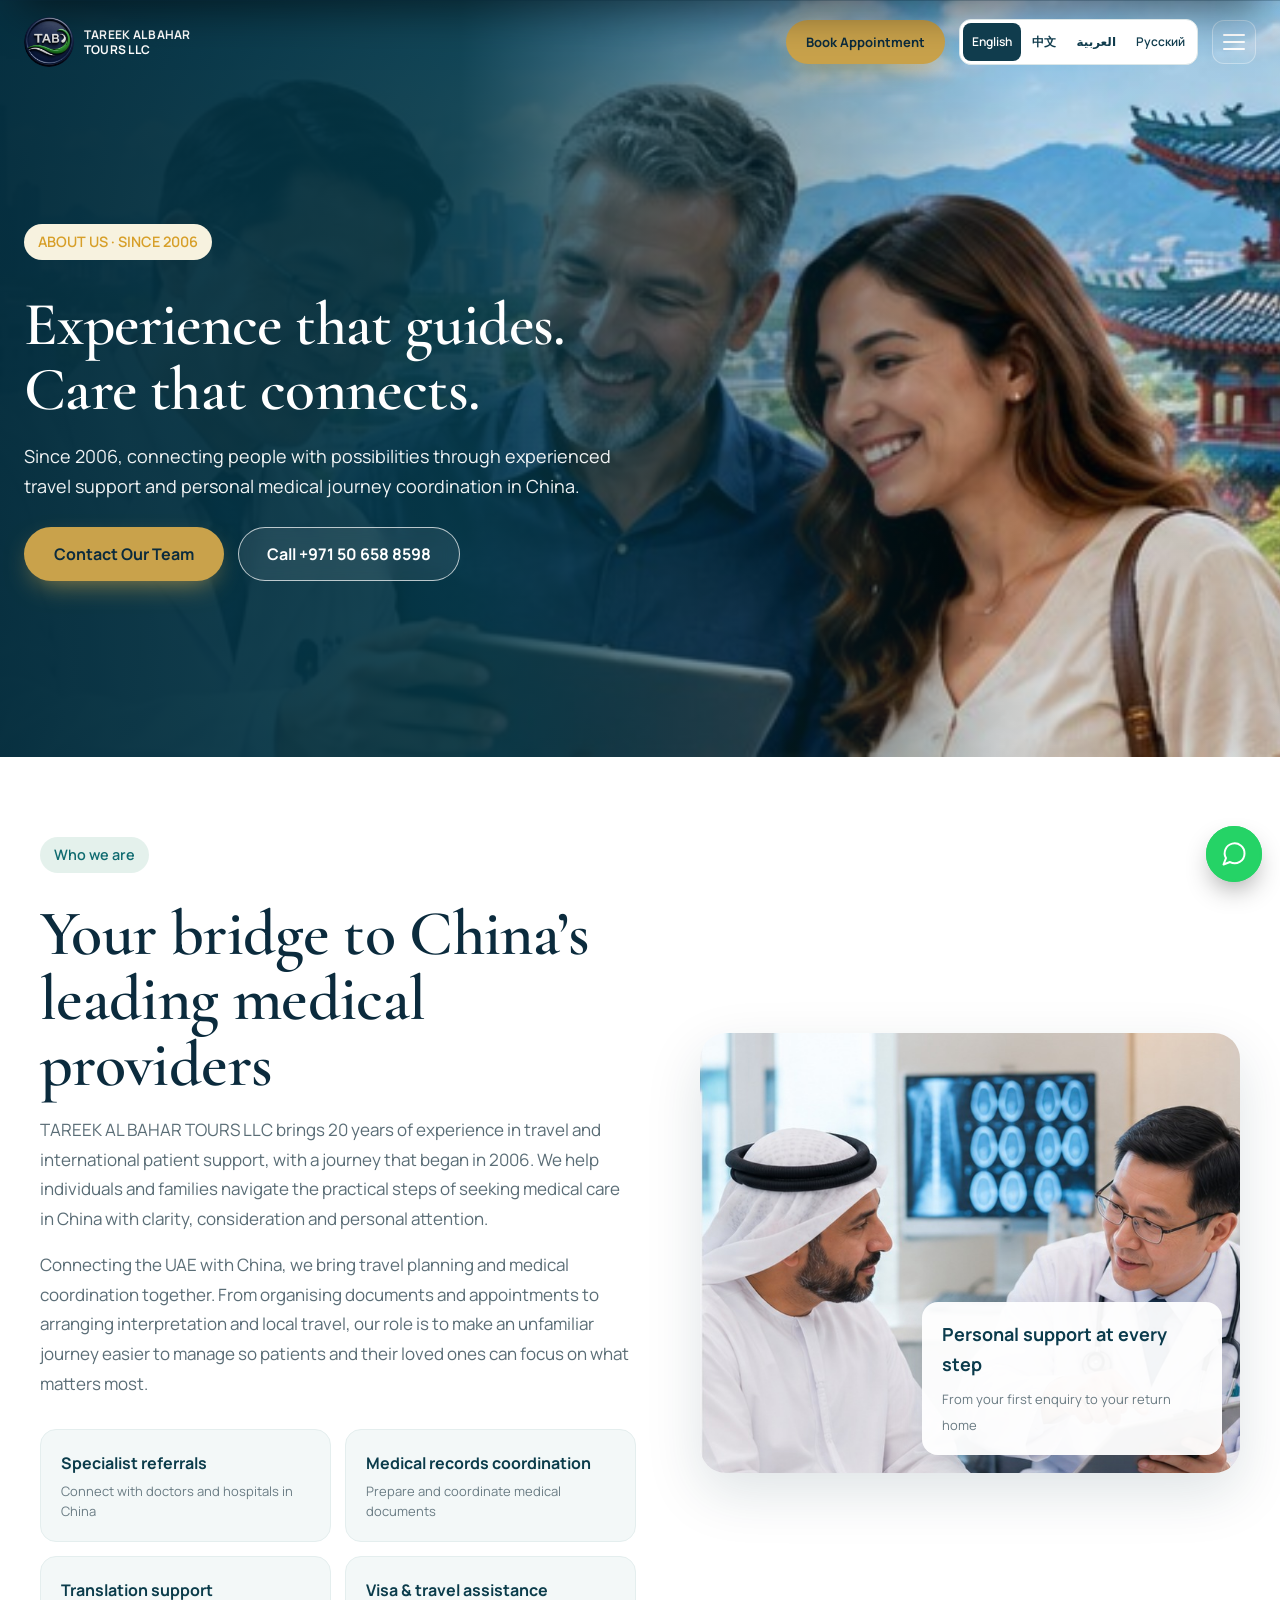
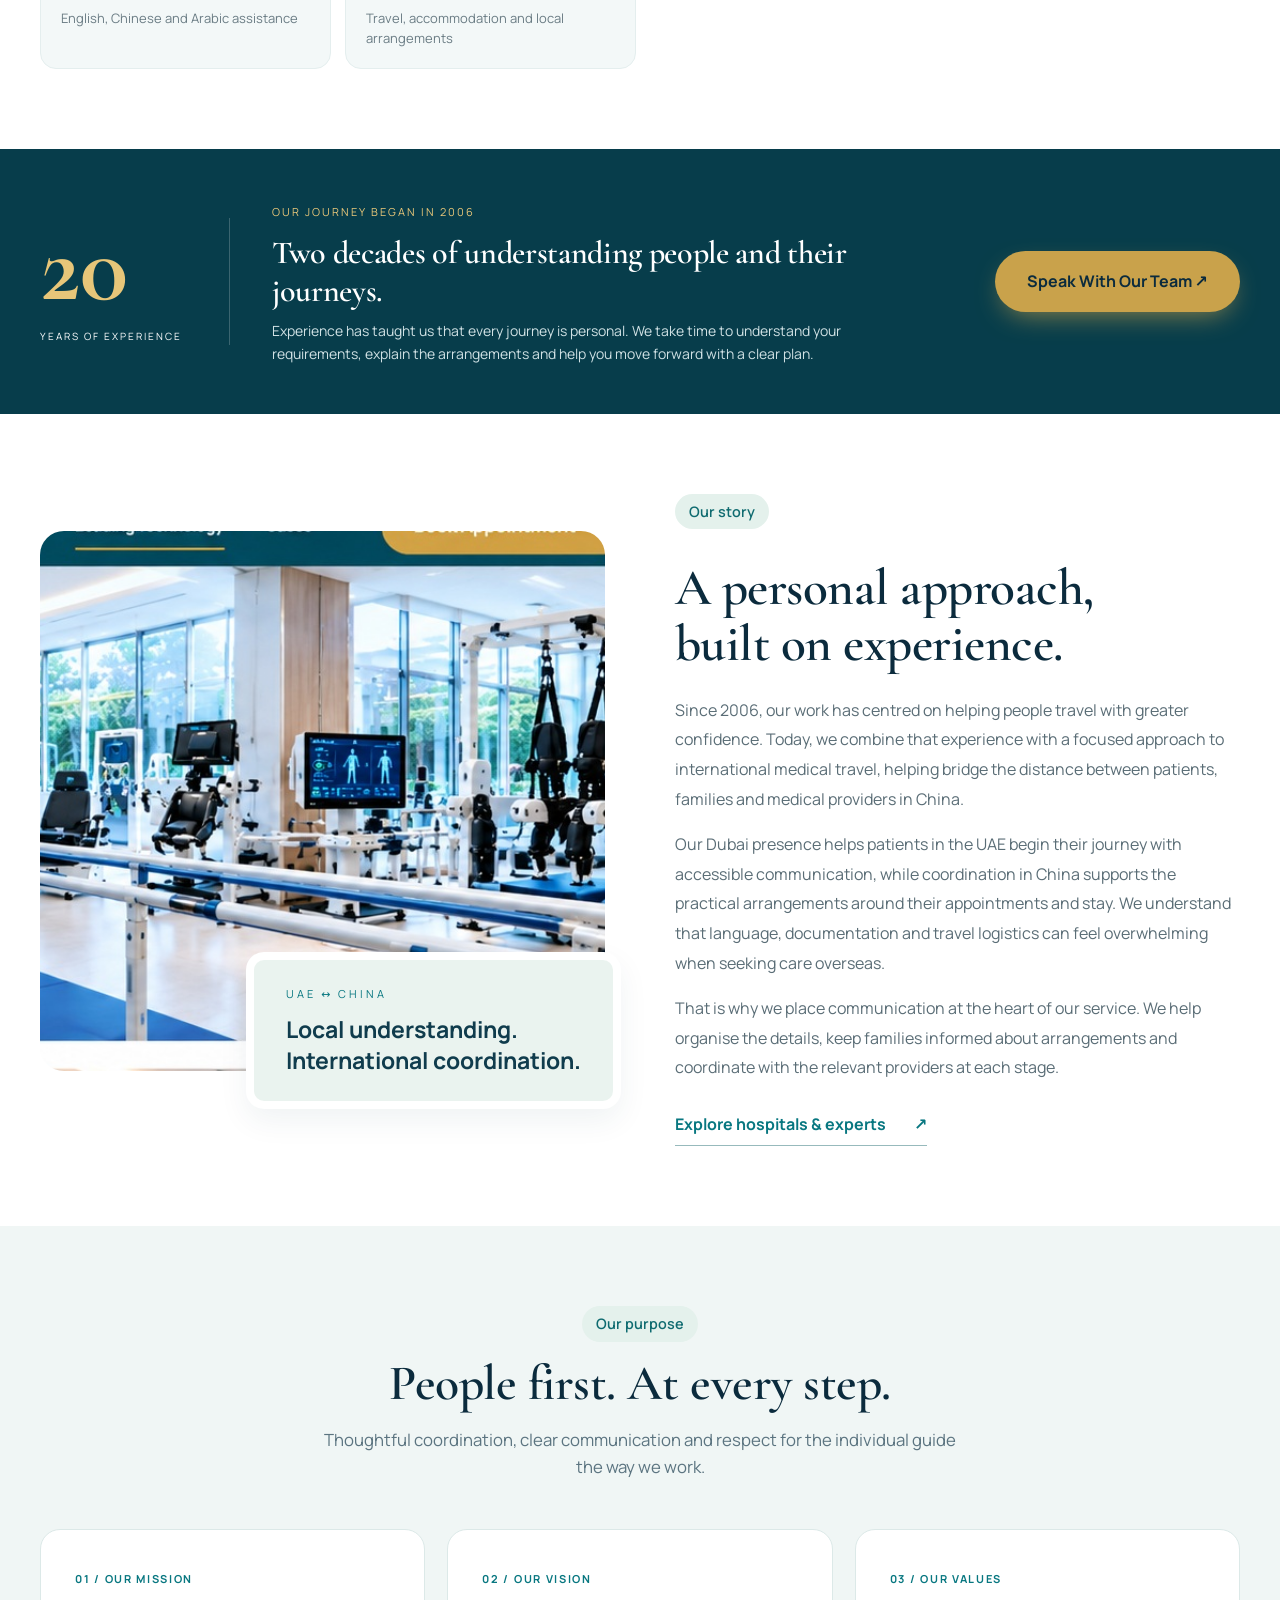
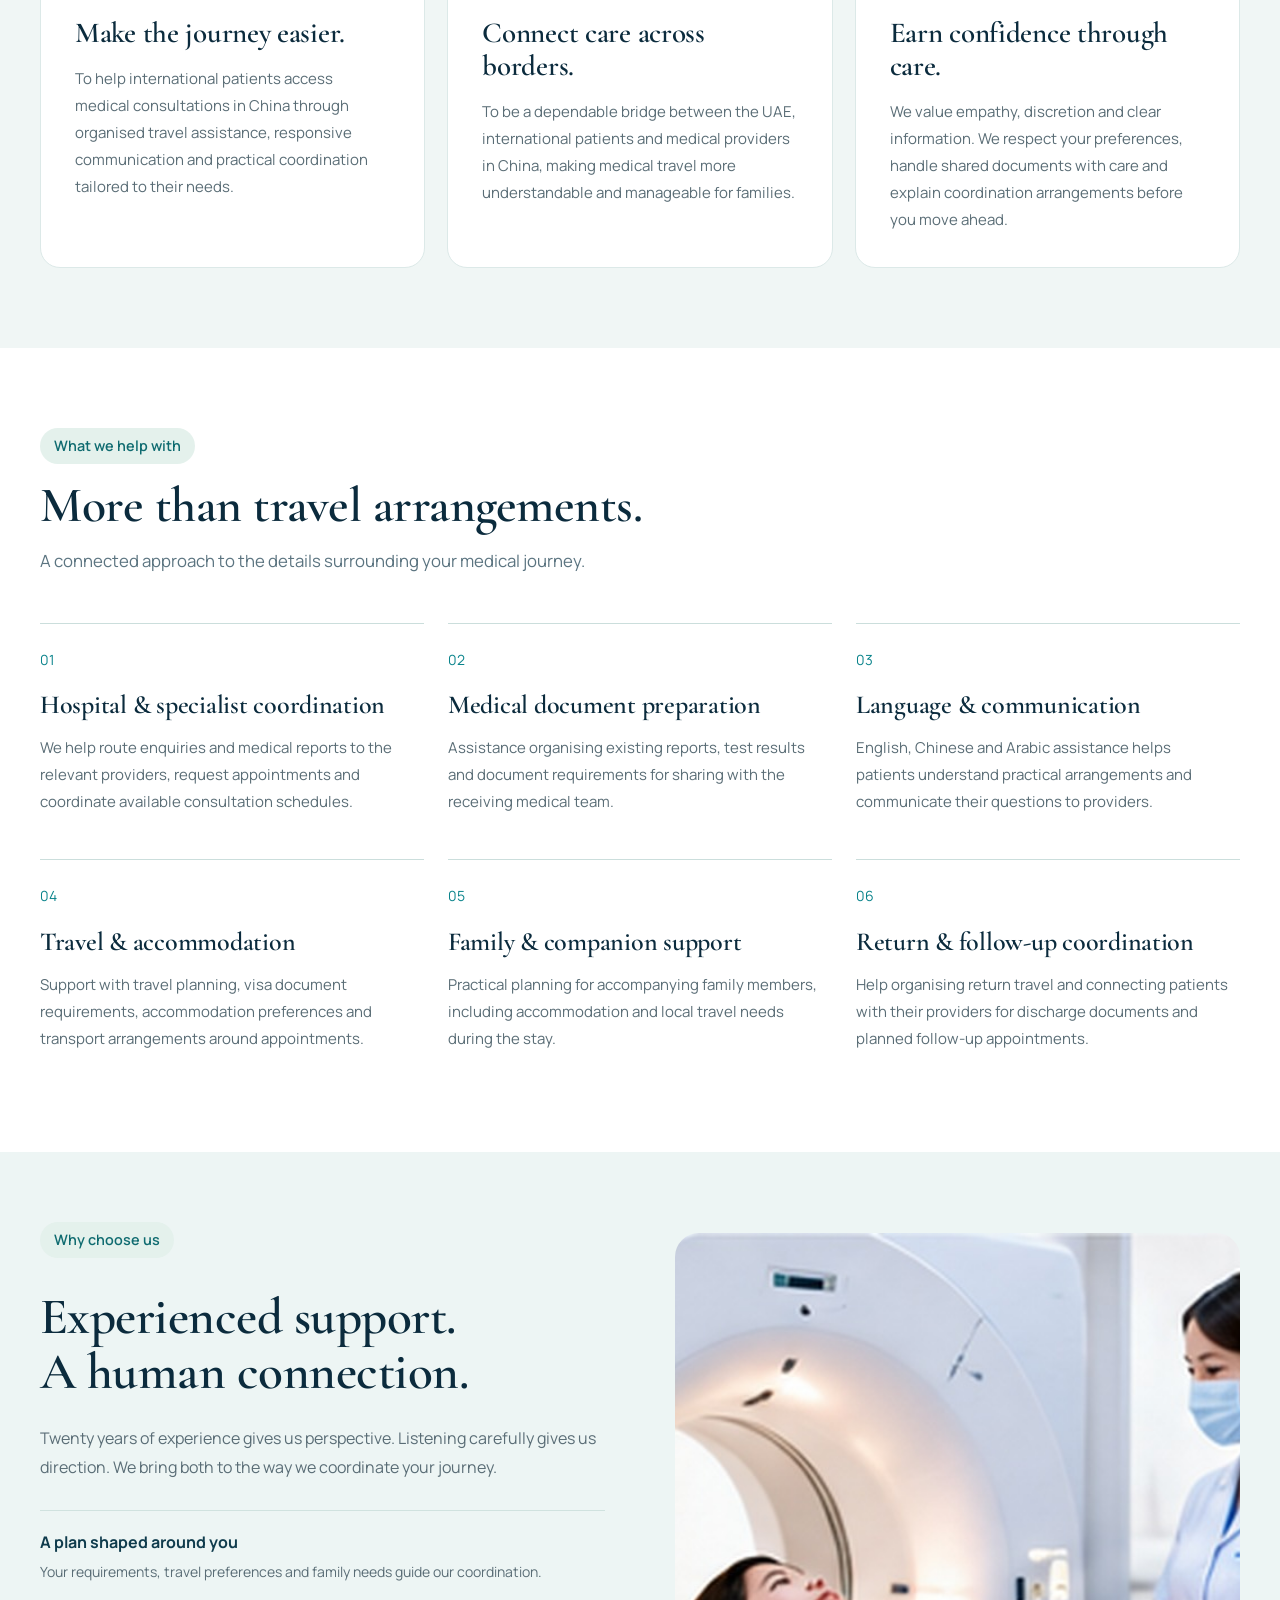
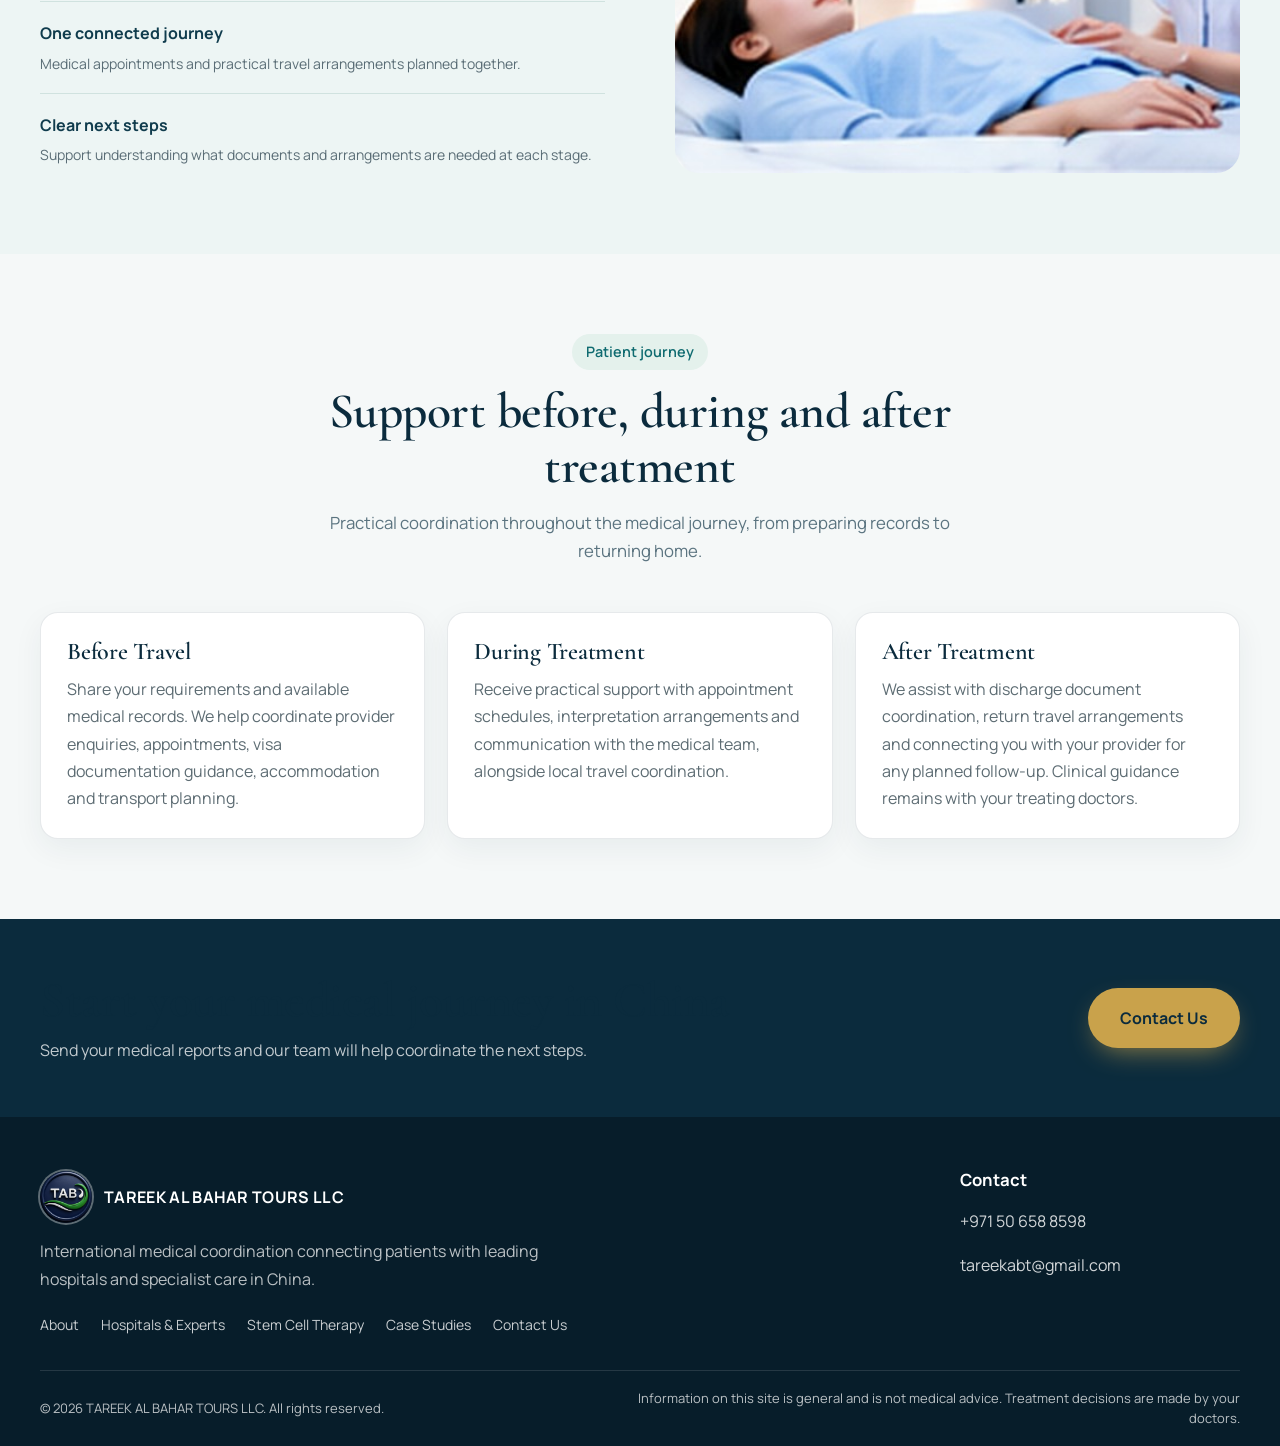
==== commit 46e5b9f7: "all lanage layout change" ====
--- a/about-us.html
+++ b/about-us.html
@@ -1,5 +1,5 @@
-<!doctype html><html lang="en"><head><meta charset="utf-8"><meta name="viewport" content="width=device-width,initial-scale=1"><title>About Us | TAREEK AL BAHAR TOURS LLC</title><meta name="description" content="Since 2006, connecting people with possibilities through experienced travel support and personal medical journey coordination in China."><link rel="icon" href="images/logo.png"><link rel="preconnect" href="https://fonts.googleapis.com"><link rel="preconnect" href="https://fonts.gstatic.com" crossorigin><link href="https://fonts.googleapis.com/css2?family=Cormorant+Garamond:wght@500;600;700&family=Manrope:wght@400;500;600;700&display=swap" rel="stylesheet"><link rel="stylesheet" href="css/style.css?v=single-line-3"><link rel="stylesheet" href="css/about-premium.css"></head><body>
-<header class="header" id="header"><div class="container"><a href="index.html" class="brand"><img src="images/logo.png" width="48" height="48" alt="Tareek Al Bahar Tours logo"><span class="brand-text">TAREEK AL BAHAR TOURS LLC</span></a><nav class="nav" id="nav" aria-label="Main"><a href="index.html">Home</a><a href="about-us.html">About Us</a><a href="hospitals.html">Hospitals and Experts</a><a href="stem-cell-research.html">Stem Cell Therapy</a><a href="regenerative-dentistry.html">Regenerative &amp; Advanced Dentistry</a><a href="hainan-boao.html">Hainan Boao Medical Zone</a><a href="cases.html">Case Studies</a><a href="contact-us.html">Contact Us</a><a class="btn btn-gold mobile-book" target="_blank" rel="noopener" href="https://wa.me/971506588598?text=Hello%20Tareek%20Al%20Bahar%20Tours%2C%20I%20would%20like%20to%20book%20a%20medical%20appointment.">Book Appointment</a></nav><div class="header-actions"><a class="btn btn-gold header-book" target="_blank" rel="noopener" href="https://wa.me/971506588598?text=Hello%20Tareek%20Al%20Bahar%20Tours%2C%20I%20would%20like%20to%20book%20a%20medical%20appointment.">Book Appointment</a><div class="lang language-picker notranslate" translate="no"><label class="language-sr-only" for="site-language">Select language</label><select id="site-language" aria-label="Select language" class="language-select"><option value="en" lang="en">English</option><option value="zh" lang="zh">中文</option><option value="ar" lang="ar">العربية</option><option value="ru" lang="ru">Русский</option></select><span id="language-status" class="language-status" role="status" aria-live="polite"></span></div><button class="burger" id="burger" aria-label="Menu"><span></span><span></span><span></span></button></div></div></header>
+<!doctype html><html lang="en"><head><meta charset="utf-8"><meta name="viewport" content="width=device-width,initial-scale=1"><title>About Us | TAREEK AL BAHAR TOURS LLC</title><meta name="description" content="Since 2006, connecting people with possibilities through experienced travel support and personal medical journey coordination in China."><link rel="icon" href="images/logo.png"><link rel="preconnect" href="https://fonts.googleapis.com"><link rel="preconnect" href="https://fonts.gstatic.com" crossorigin><link href="https://fonts.googleapis.com/css2?family=Cormorant+Garamond:wght@500;600;700&family=Manrope:wght@400;500;600;700&display=swap" rel="stylesheet"><link rel="stylesheet" href="css/style.css?v=visible-languages-4"><link rel="stylesheet" href="css/about-premium.css"></head><body>
+<header class="header" id="header"><div class="container"><a href="index.html" class="brand"><img src="images/logo.png" width="48" height="48" alt="Tareek Al Bahar Tours logo"><span class="brand-text">TAREEK AL BAHAR TOURS LLC</span></a><nav class="nav" id="nav" aria-label="Main"><a href="index.html">Home</a><a href="about-us.html">About Us</a><a href="hospitals.html">Hospitals and Experts</a><a href="stem-cell-research.html">Stem Cell Therapy</a><a href="regenerative-dentistry.html">Regenerative &amp; Advanced Dentistry</a><a href="hainan-boao.html">Hainan Boao Medical Zone</a><a href="cases.html">Case Studies</a><a href="contact-us.html">Contact Us</a><a class="btn btn-gold mobile-book" target="_blank" rel="noopener" href="https://wa.me/971506588598?text=Hello%20Tareek%20Al%20Bahar%20Tours%2C%20I%20would%20like%20to%20book%20a%20medical%20appointment.">Book Appointment</a></nav><div class="header-actions"><a class="btn btn-gold header-book" target="_blank" rel="noopener" href="https://wa.me/971506588598?text=Hello%20Tareek%20Al%20Bahar%20Tours%2C%20I%20would%20like%20to%20book%20a%20medical%20appointment.">Book Appointment</a><div class="lang language-picker notranslate" translate="no"><div id="site-language" class="language-options" role="group" aria-label="Select language"><button type="button" data-language="en" lang="en" aria-pressed="true">English</button><button type="button" data-language="zh" lang="zh" aria-pressed="false">中文</button><button type="button" data-language="ar" lang="ar" aria-pressed="false">العربية</button><button type="button" data-language="ru" lang="ru" aria-pressed="false">Русский</button></div><span id="language-status" class="language-status" role="status" aria-live="polite"></span></div><button class="burger" id="burger" aria-label="Menu"><span></span><span></span><span></span></button></div></div></header>
 <main>
 <section class="about-premium-hero"><div class="container"><div class="about-hero-copy"><span class="tag">ABOUT US · SINCE 2006</span><h1>Experience that guides.<br>Care that connects.</h1><p>Since 2006, connecting people with possibilities through experienced travel support and personal medical journey coordination in China.</p><div class="about-hero-actions"><a class="btn btn-gold" href="contact-us.html">Contact Our Team</a><a class="btn btn-outline-light" href="tel:+971506588598">Call +971 50 658 8598</a></div></div></div></section>
 <section class="page-section about-intro"><div class="container"><div class="about-intro-grid"><div><span class="tag">Who we are</span><h2>Your bridge to China’s leading medical providers</h2><p>TAREEK AL BAHAR TOURS LLC brings 20 years of experience in travel and international patient support, with a journey that began in 2006. We help individuals and families navigate the practical steps of seeking medical care in China with clarity, consideration and personal attention.</p><p>Connecting the UAE with China, we bring travel planning and medical coordination together. From organising documents and appointments to arranging interpretation and local travel, our role is to make an unfamiliar journey easier to manage so patients and their loved ones can focus on what matters most.</p><div class="about-feature-grid"><div><b>Specialist referrals</b><span>Connect with doctors and hospitals in China</span></div><div><b>Medical records coordination</b><span>Prepare and coordinate medical documents</span></div><div><b>Translation support</b><span>English, Chinese and Arabic assistance</span></div><div><b>Visa & travel assistance</b><span>Travel, accommodation and local arrangements</span></div></div></div><div class="about-photo-card"><img src="images/ai-medical/about-consultation.jpg" alt="Chinese doctor consulting with an international patient"><div class="about-photo-note"><strong>Personal support at every step</strong><span>From your first enquiry to your return home</span></div></div></div></div></section>
@@ -12,4 +12,4 @@
 <section class="cta-band"><div class="container"><div><h2>Start your medical journey in China</h2><p>Send your medical reports and our team will help coordinate the next steps.</p></div><a class="btn btn-gold" href="contact-us.html">Contact Us</a></div></section>
 </main>
 <footer class="footer"><div class="container"><div class="footer-grid"><div><a href="index.html" class="brand"><img src="images/logo.png" width="48" height="48" alt=""><span class="brand-text">TAREEK AL BAHAR TOURS LLC</span></a><p class="footer-intro">International medical coordination connecting patients with leading hospitals and specialist care in China.</p><div class="footer-page-links"><a href="about-us.html">About</a><a href="hospitals.html">Hospitals & Experts</a><a href="leading-technology.html">Stem Cell Therapy</a><a href="cases.html">Case Studies</a><a href="contact-us.html">Contact Us</a></div></div><div class="footer-contact"><h4>Contact</h4><ul><li><a href="tel:+971506588598">+971 50 658 8598</a></li><li><a href="mailto:tareekabt@gmail.com">tareekabt@gmail.com</a></li></ul></div></div><div class="copy"><span>© 2026 TAREEK AL BAHAR TOURS LLC. All rights reserved.</span><span>Information on this site is general and is not medical advice. Treatment decisions are made by your doctors.</span></div></div></footer>
-<a class="fab wa" href="https://wa.me/971506588598" target="_blank" rel="noopener" aria-label="WhatsApp"><svg class="icon" viewBox="0 0 24 24"><path d="M21 11.5a8.4 8.4 0 0 1-12.4 7.4L3 21l2.1-5.5A8.5 8.5 0 1 1 21 11.5z"/></svg></a><script>const b=document.getElementById('burger'),n=document.getElementById('nav');b?.addEventListener('click',()=>{n.classList.toggle('open');b.setAttribute('aria-expanded',n.classList.contains('open'))});</script><script src="js/translations.js"></script><script src="js/page-translator.js"></script><script src="js/header-fit.js"></script></body></html>
+<a class="fab wa" href="https://wa.me/971506588598" target="_blank" rel="noopener" aria-label="WhatsApp"><svg class="icon" viewBox="0 0 24 24"><path d="M21 11.5a8.4 8.4 0 0 1-12.4 7.4L3 21l2.1-5.5A8.5 8.5 0 1 1 21 11.5z"/></svg></a><script>const b=document.getElementById('burger'),n=document.getElementById('nav');b?.addEventListener('click',()=>{n.classList.toggle('open');b.setAttribute('aria-expanded',n.classList.contains('open'))});</script><script src="js/translations.js"></script><script src="js/page-translator.js?v=visible-languages-4"></script><script src="js/header-fit.js"></script></body></html>
--- a/css/style.css
+++ b/css/style.css
@@ -569,3 +569,20 @@
 .header.compact-nav .nav.open{transform:none}
 .header.compact-nav .nav>a:not(.btn){justify-content:flex-start;padding:13px 6px;font-size:14px;min-height:44px;white-space:nowrap;border-bottom:1px solid rgba(255,255,255,.1)}
 @media(max-width:420px){.header .nav>a:not(.btn){font-size:12px}html[lang="ru"] .header .nav>a:not(.btn){font-size:10px}}
+
+/* All language choices stay visible at every screen size. */
+.header .lang.language-picker{display:flex;flex:0 0 auto;width:auto;min-width:0;height:auto;padding:3px;border-radius:12px;direction:ltr}
+.header .language-picker::after{content:none}
+.language-options{display:flex;align-items:center;gap:2px;direction:ltr}
+.header .language-options button{appearance:none;display:block;border:0;border-radius:8px;background:transparent;color:#103c4d;font:600 12px var(--sans,Arial,sans-serif);line-height:1.3;padding:10px 9px;min-height:38px;white-space:nowrap;cursor:pointer;margin:0}
+.header .language-options button:hover{background:#f4eddc}
+.header .language-options button[aria-pressed="true"]{background:#103c4d;color:#fff}
+.header .language-options button:focus-visible{outline:3px solid #d4aa4e;outline-offset:2px}
+@media(max-width:700px){
+ :root{--header-h:126px}
+ .header .container,.header.compact-nav .container{grid-template-columns:minmax(0,1fr) auto;grid-template-rows:64px 50px;gap:0 12px;align-content:center}
+ .header-actions,.header.compact-nav .header-actions{display:contents}
+ .header .burger,.header.compact-nav .burger{grid-column:2;grid-row:1;justify-self:end}
+ .header .lang.language-picker{grid-column:1 / -1;grid-row:2;justify-self:center;margin:0!important;max-width:100%}
+ .header .language-options button{min-height:40px;padding:10px 13px}
+}
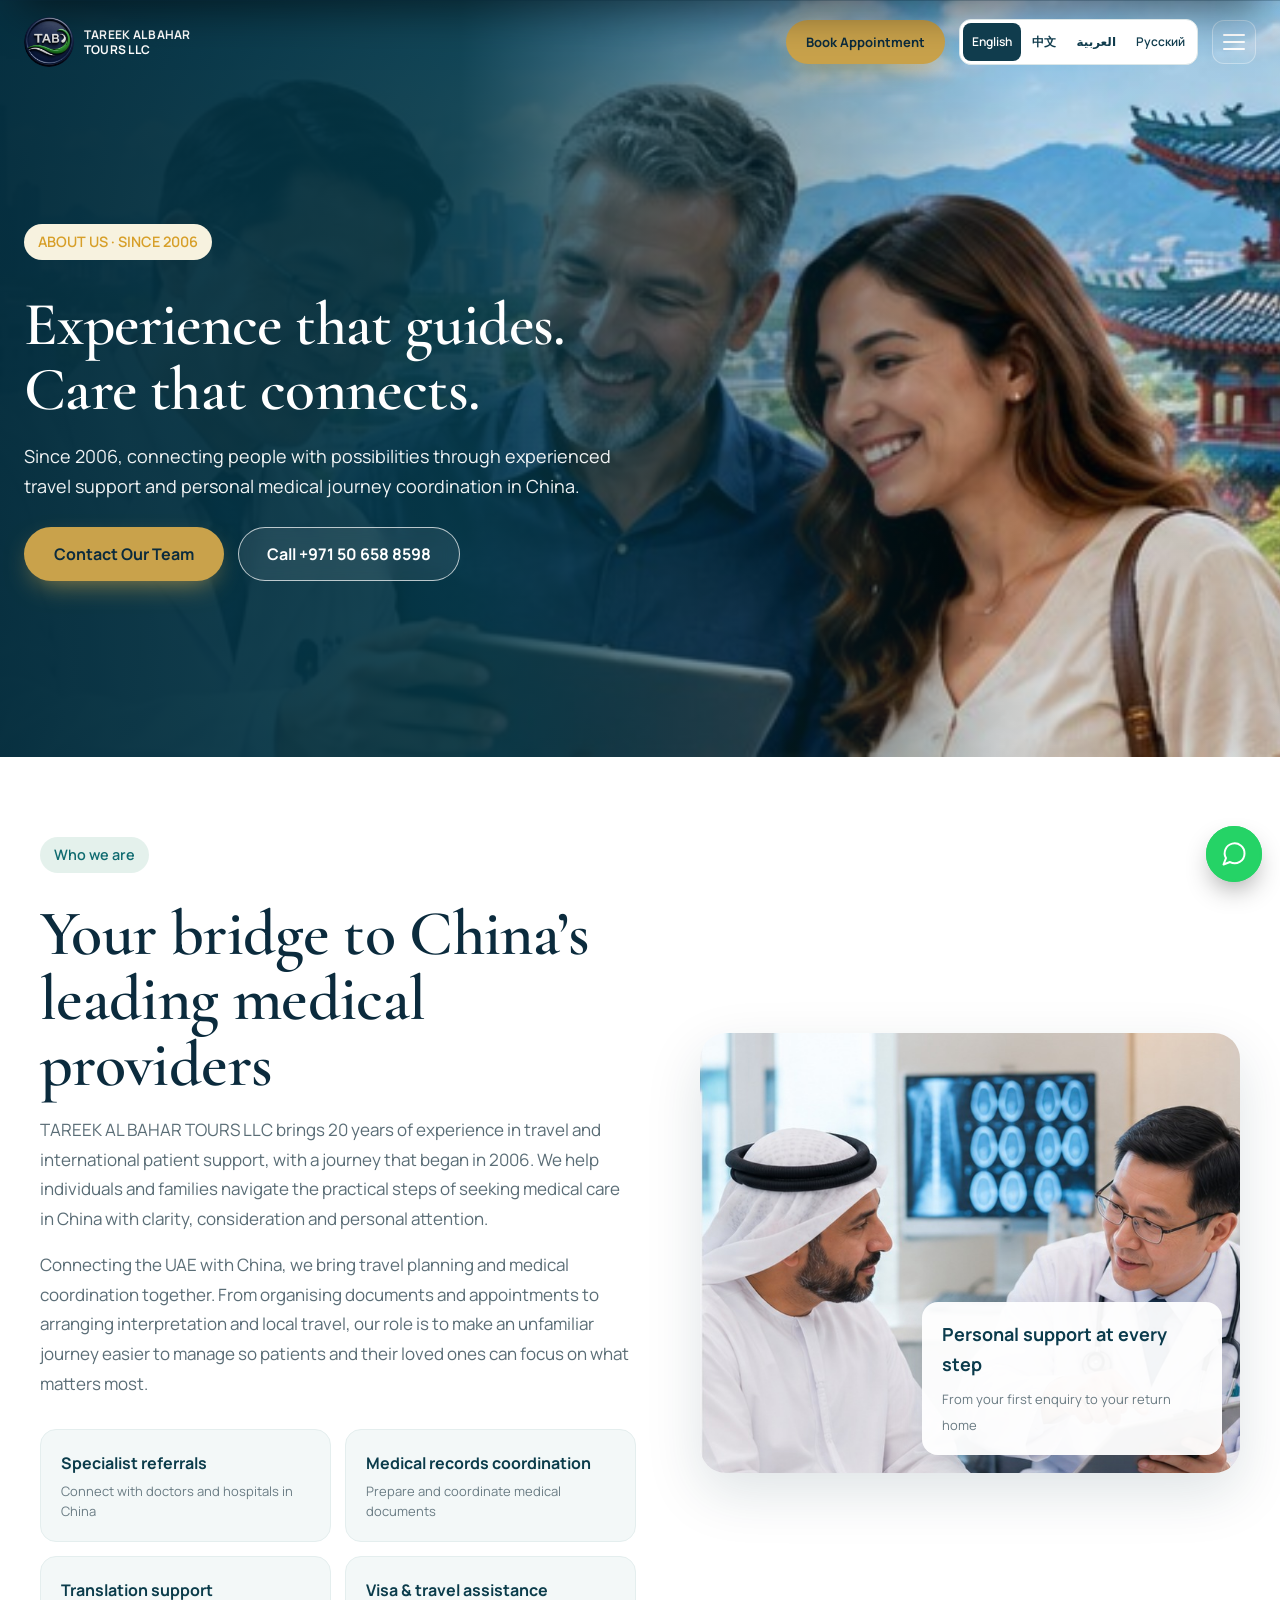
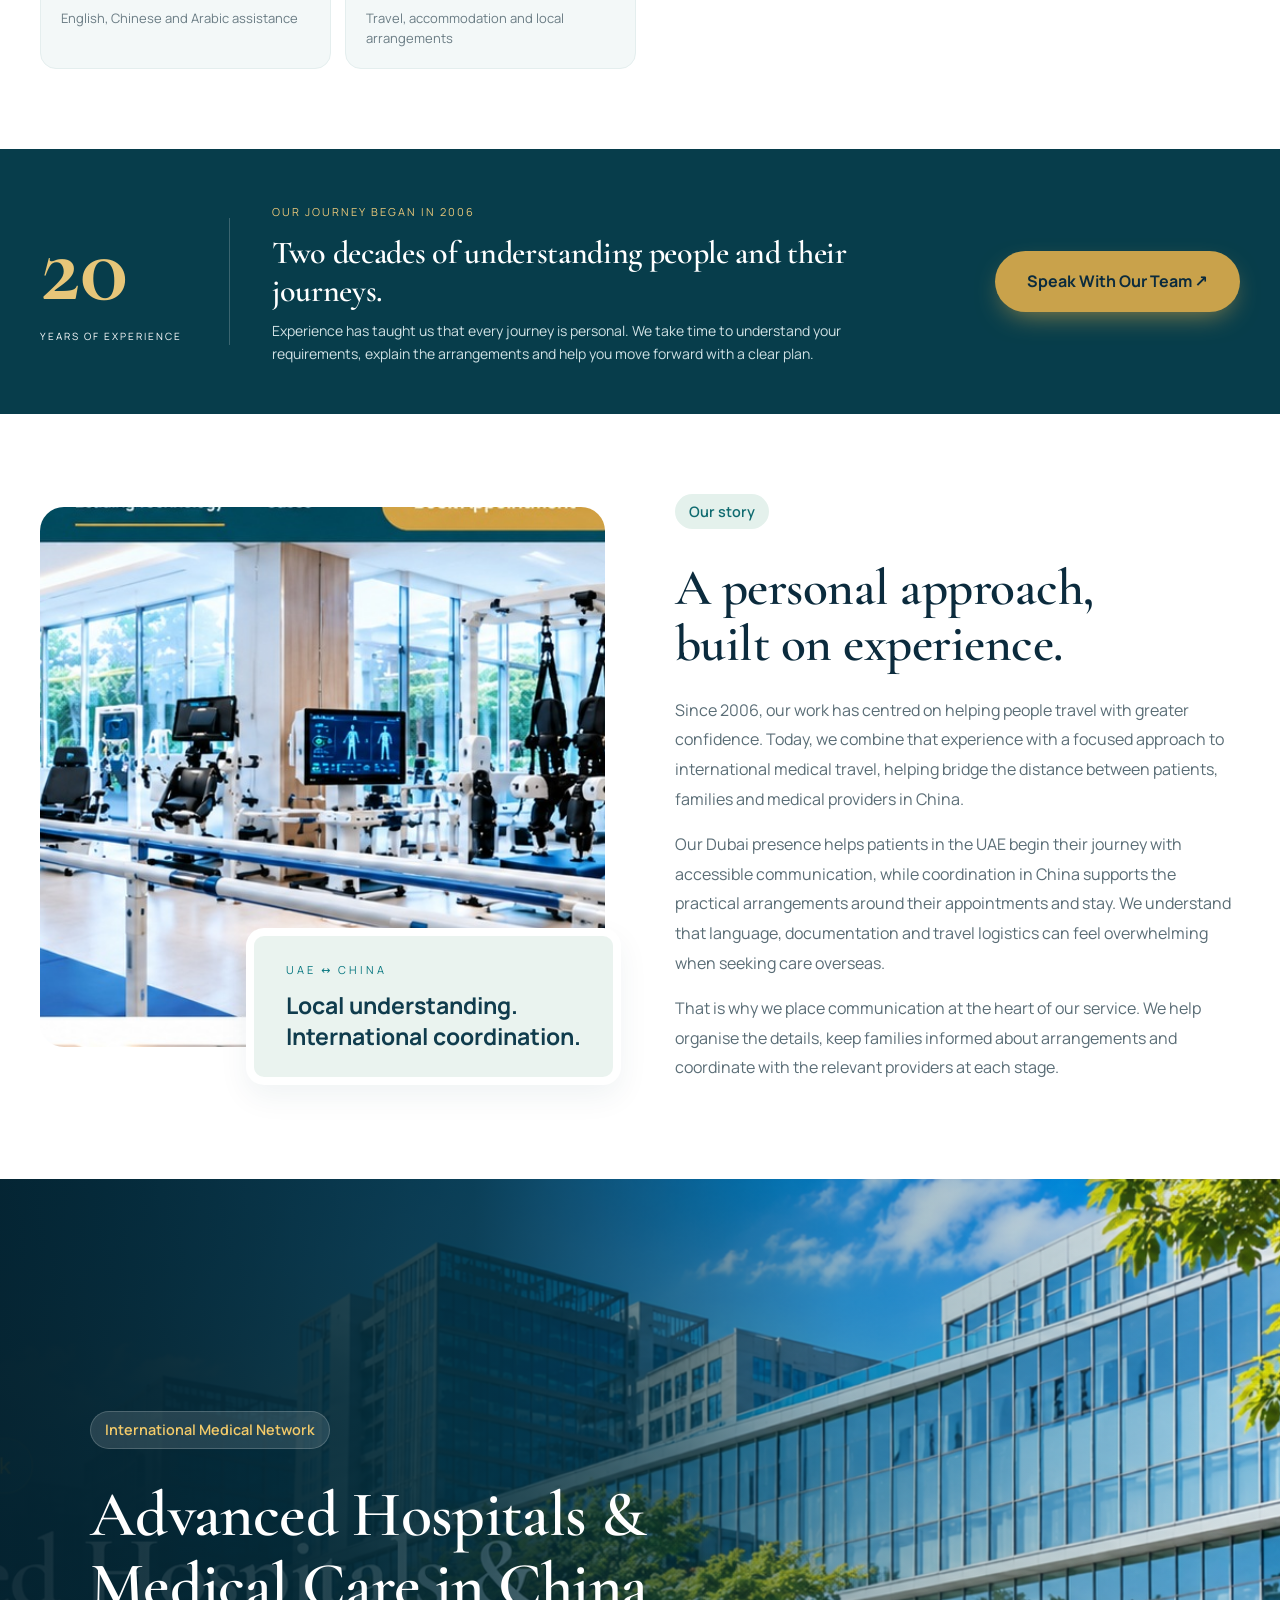
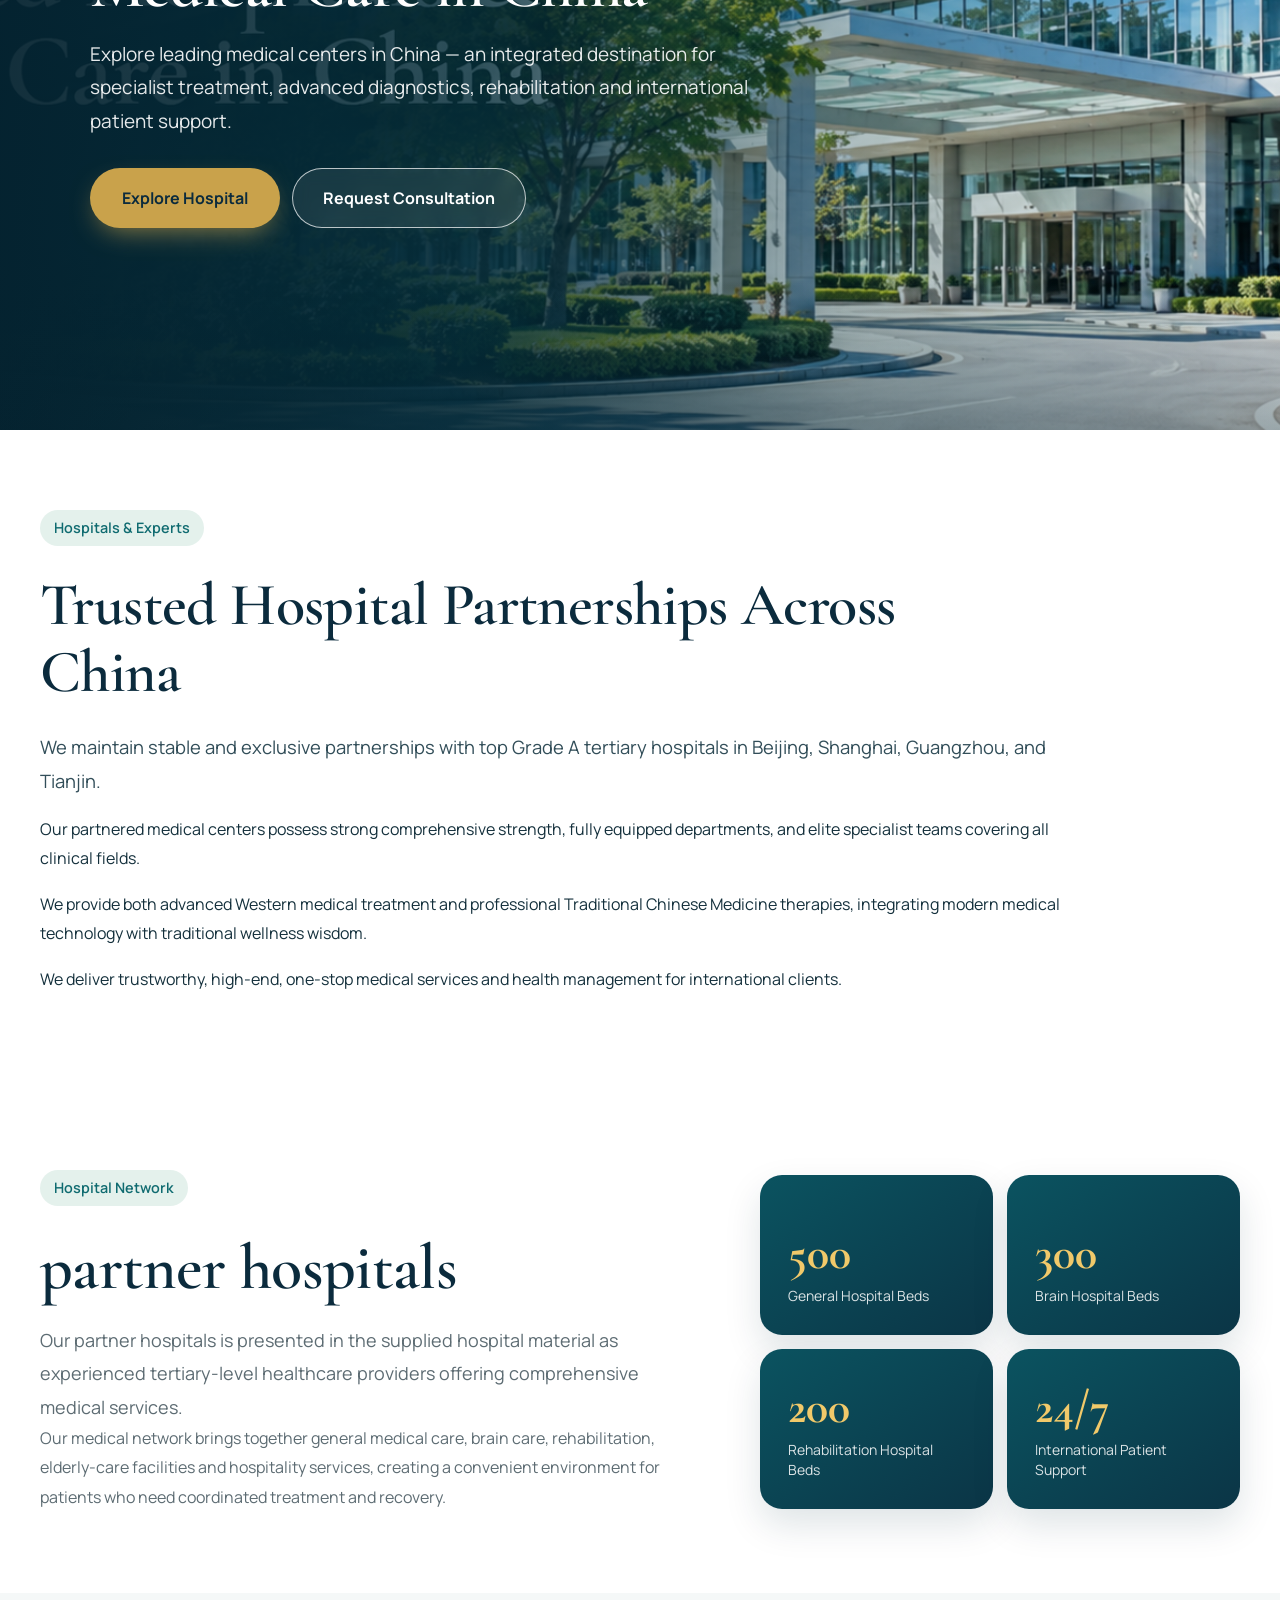
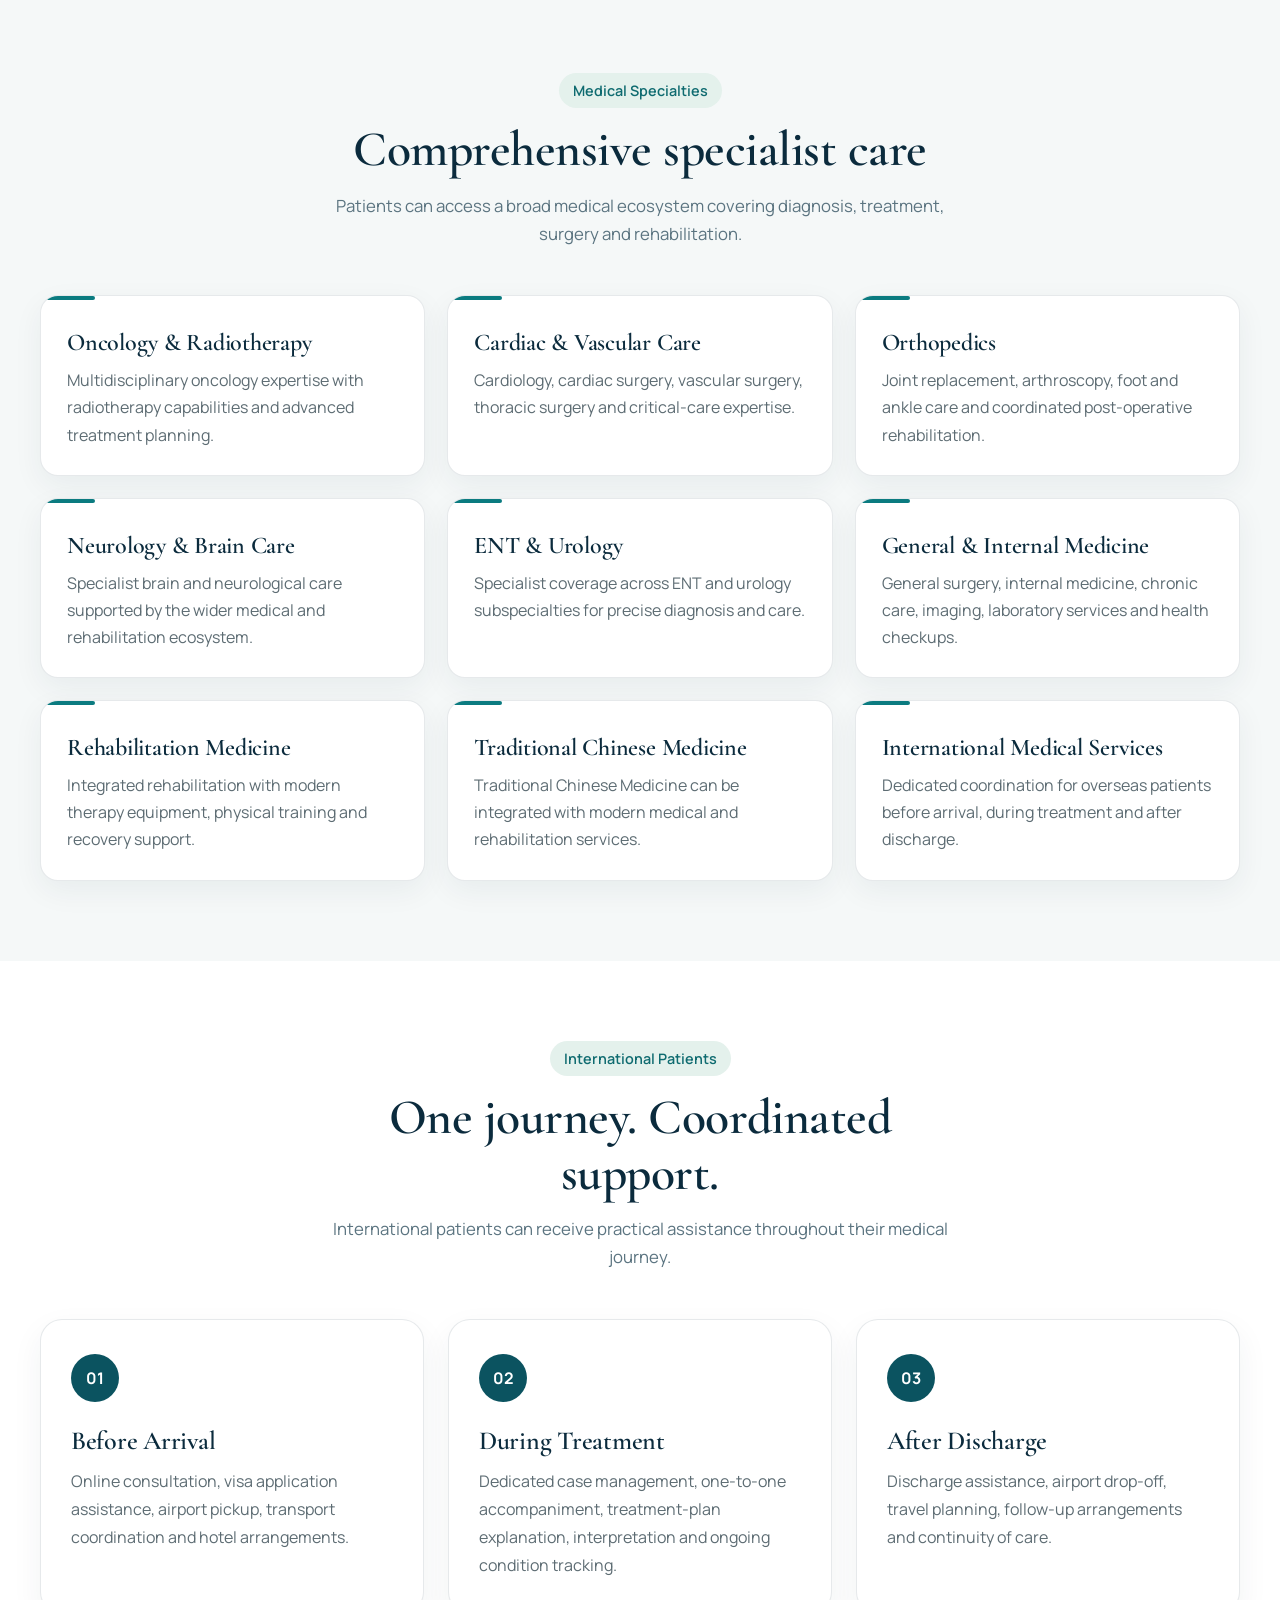
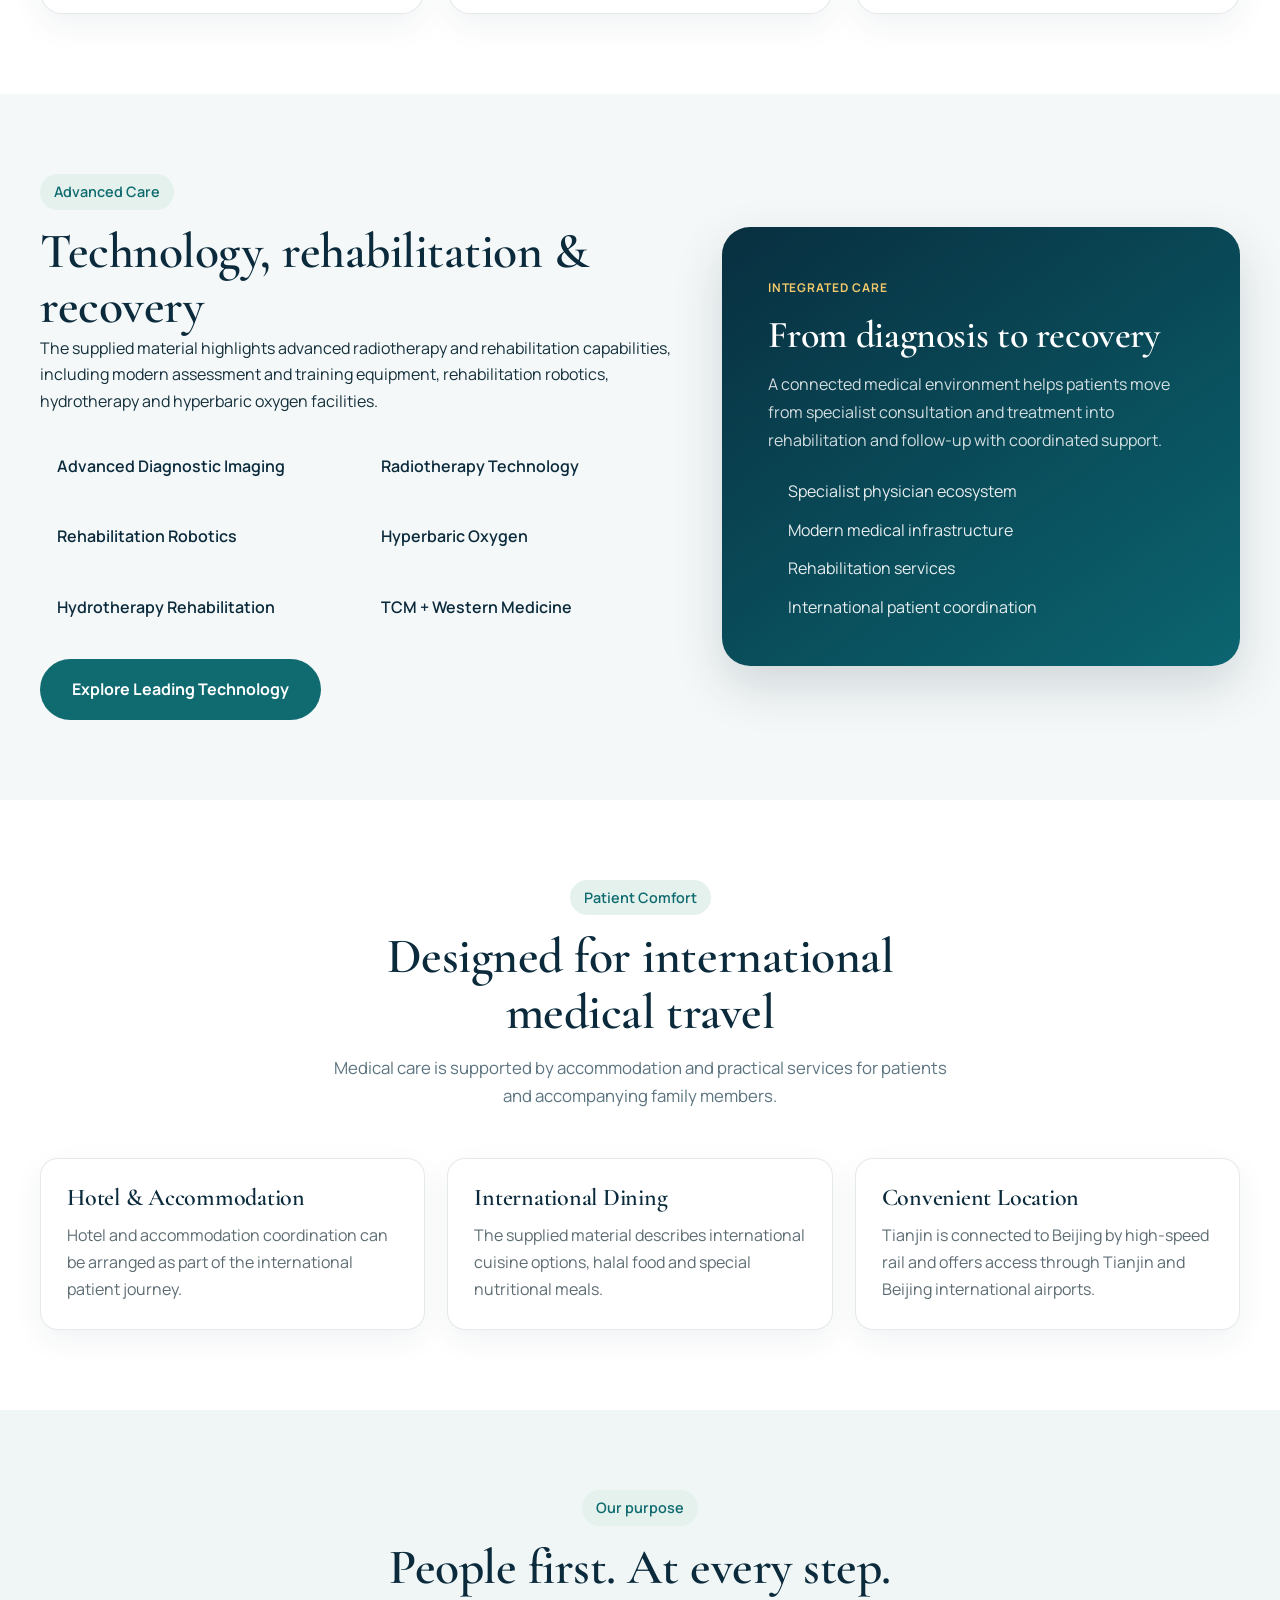
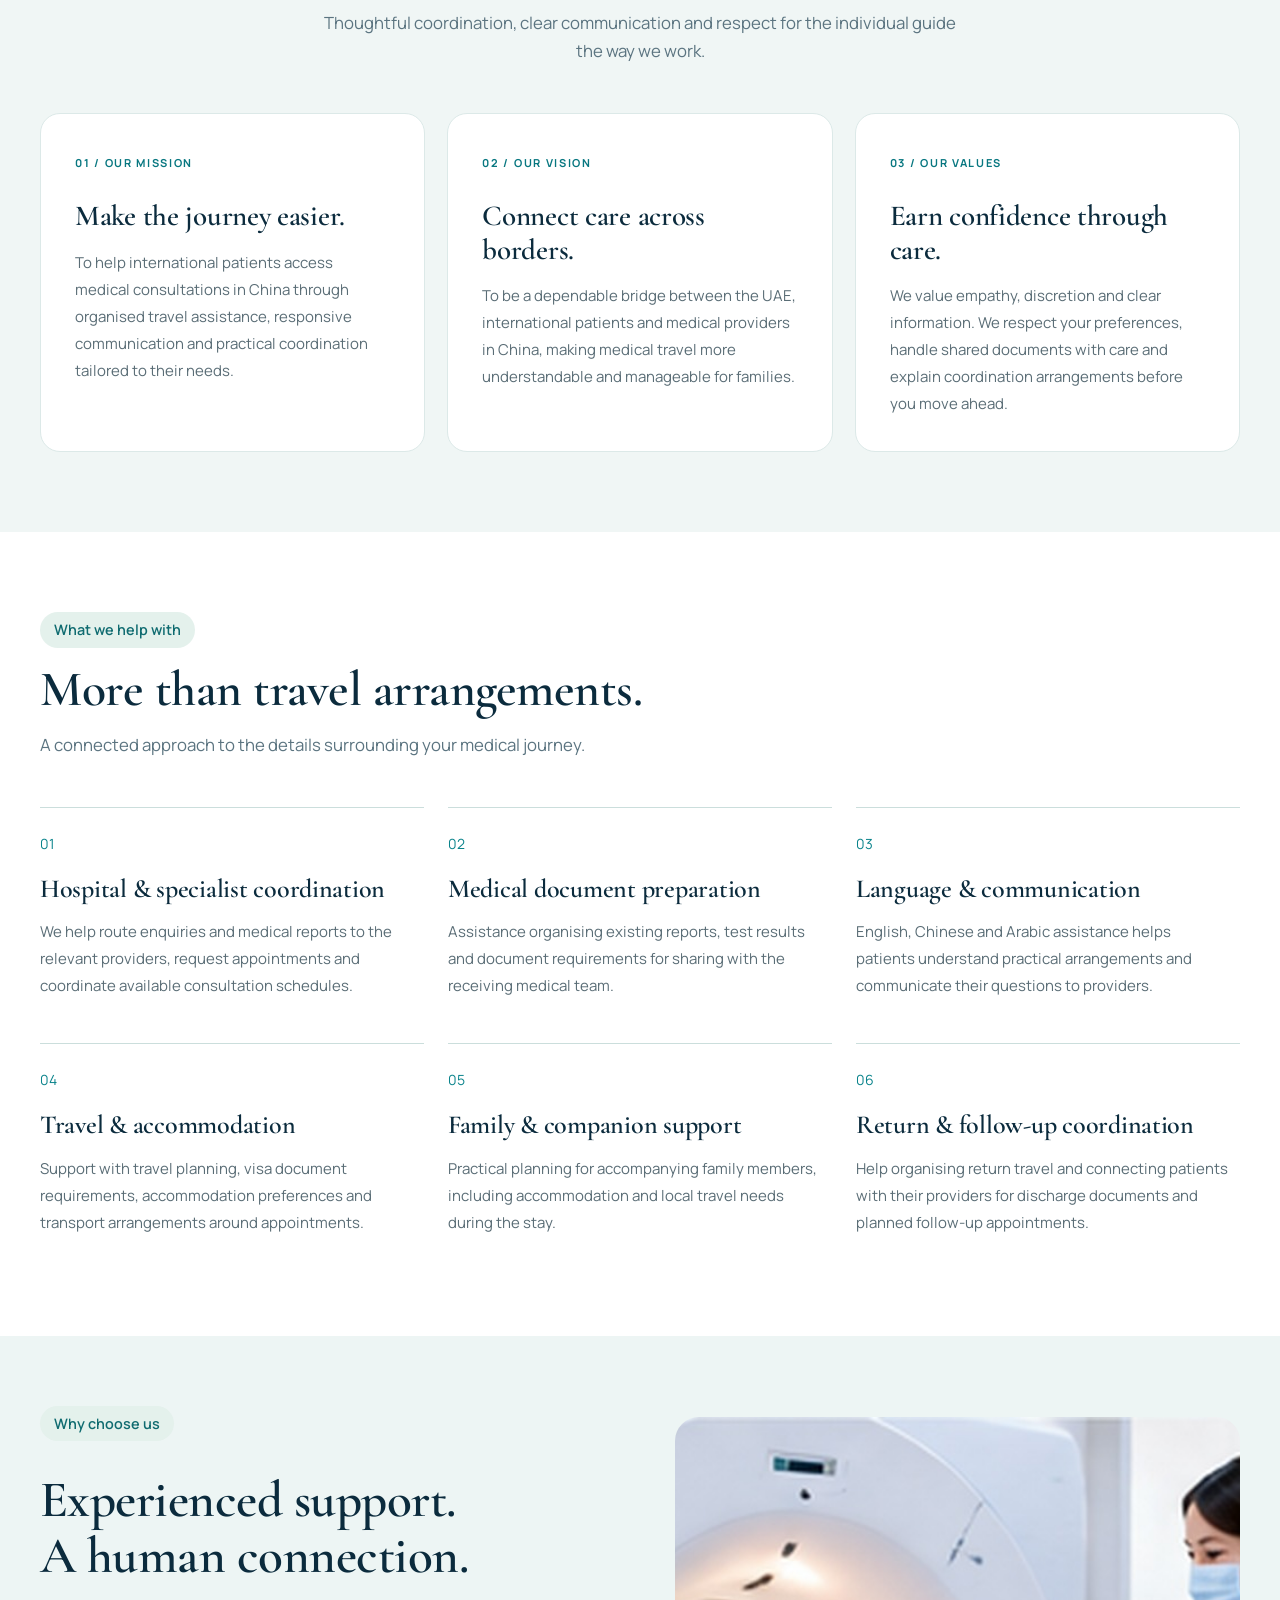
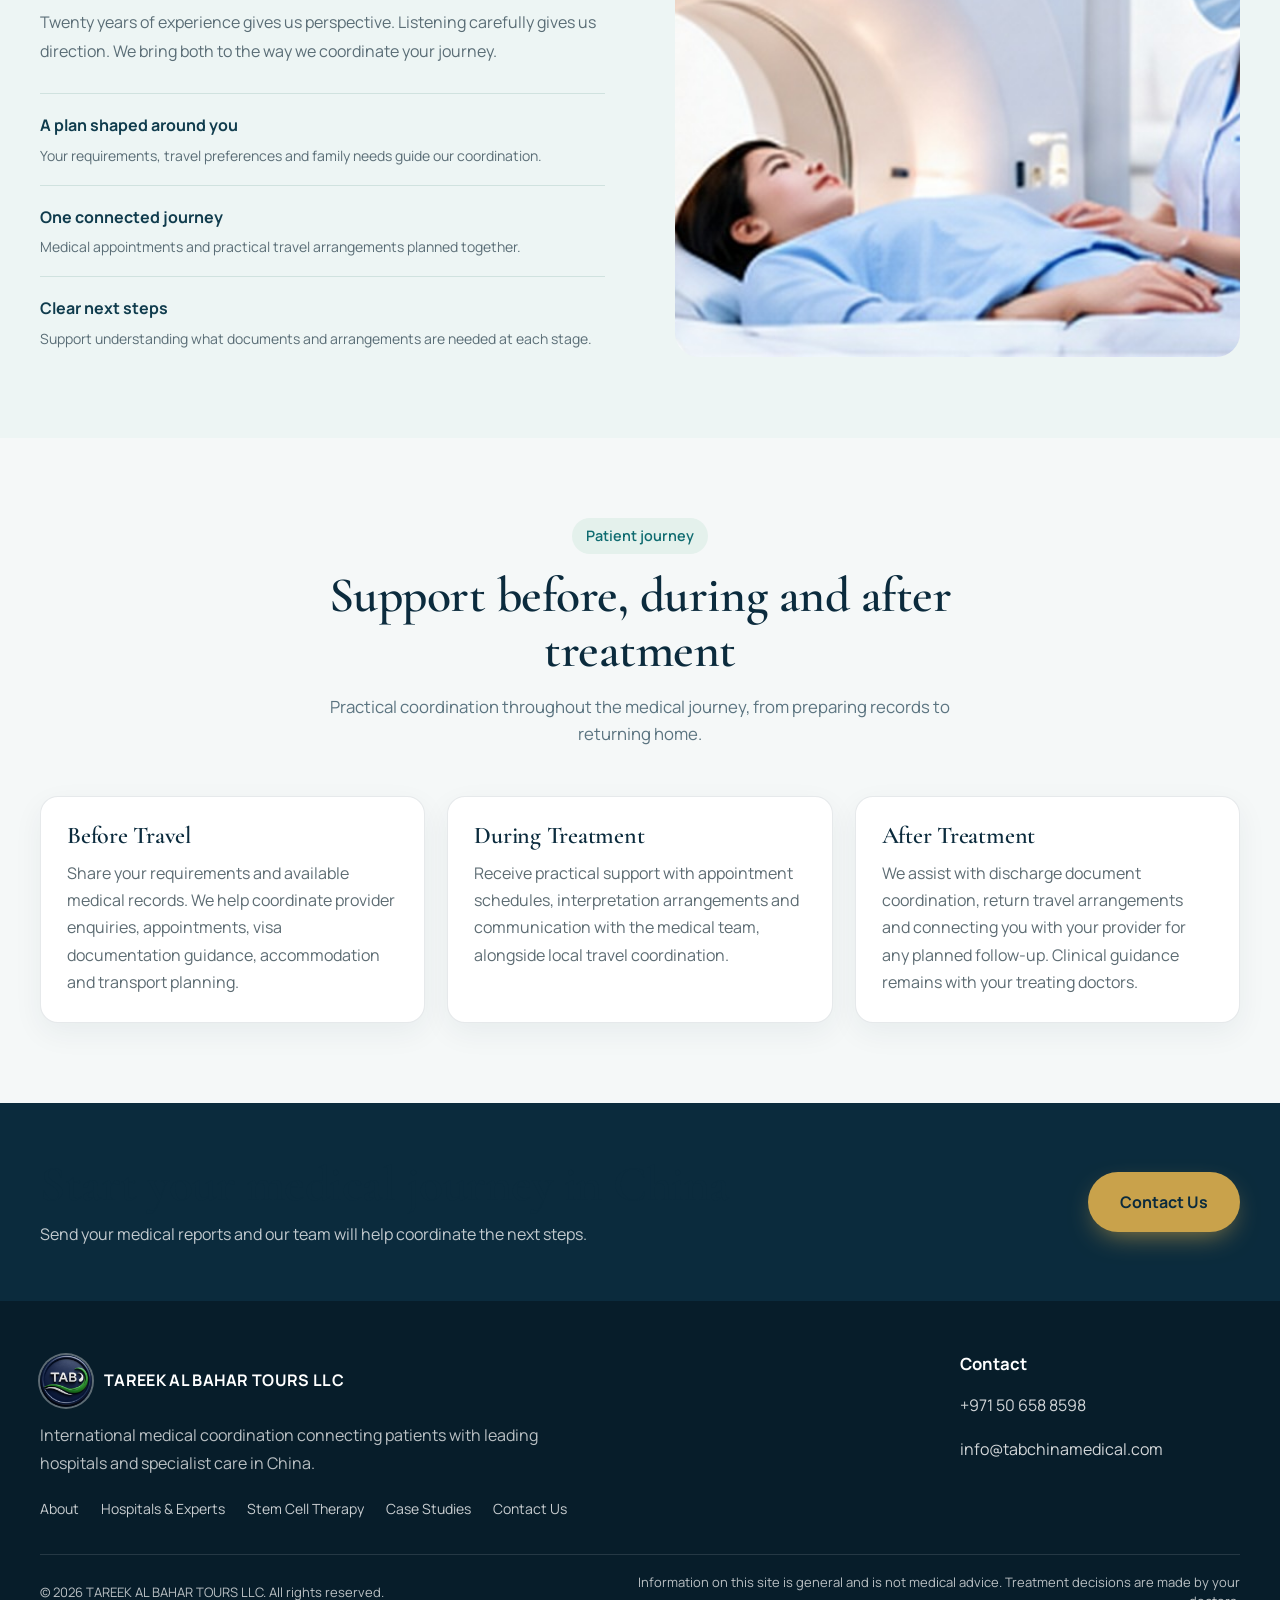
==== commit 53a4c3c8: "chha" ====
--- a/about-us.html
+++ b/about-us.html
@@ -1,15 +1,69 @@
-<!doctype html><html lang="en"><head><meta charset="utf-8"><meta name="viewport" content="width=device-width,initial-scale=1"><title>About Us | TAREEK AL BAHAR TOURS LLC</title><meta name="description" content="Since 2006, connecting people with possibilities through experienced travel support and personal medical journey coordination in China."><link rel="icon" href="images/logo.png"><link rel="preconnect" href="https://fonts.googleapis.com"><link rel="preconnect" href="https://fonts.gstatic.com" crossorigin><link href="https://fonts.googleapis.com/css2?family=Cormorant+Garamond:wght@500;600;700&family=Manrope:wght@400;500;600;700&display=swap" rel="stylesheet"><link rel="stylesheet" href="css/style.css?v=visible-languages-4"><link rel="stylesheet" href="css/about-premium.css"></head><body>
+<!doctype html><html lang="en"><head><meta charset="utf-8"><meta name="viewport" content="width=device-width,initial-scale=1"><title>About Us | TAREEK AL BAHAR TOURS LLC</title><meta name="description" content="Since 2006, connecting people with possibilities through experienced travel support and personal medical journey coordination in China."><link rel="icon" href="images/logo.png"><link rel="preconnect" href="https://fonts.googleapis.com"><link rel="preconnect" href="https://fonts.gstatic.com" crossorigin><link href="https://fonts.googleapis.com/css2?family=Cormorant+Garamond:wght@500;600;700&family=Manrope:wght@400;500;600;700&display=swap" rel="stylesheet"><link rel="stylesheet" href="css/style.css?v=visible-languages-4"><link rel="stylesheet" href="css/about-premium.css"><style>
+.about-hospital-banner h2{font-family:"Cormorant Garamond",serif;font-size:clamp(2.3rem,5vw,4.5rem);line-height:1.12;margin:16px 0;color:#fff}.about-hospital-banner{scroll-margin-top:95px}.about-hospital-banner .hospital-banner-content{max-width:1100px}.about-hospital-banner .hospital-banner-actions{display:flex;flex-wrap:wrap;gap:12px}.hospital-network-intro,.about-hospital-banner{overflow:hidden}@media(max-width:767px){.about-hospital-banner h2{font-size:2.3rem}.about-hospital-banner .hospital-banner-actions{align-items:flex-start}}
+</style></head><body>
 <header class="header" id="header"><div class="container"><a href="index.html" class="brand"><img src="images/logo.png" width="48" height="48" alt="Tareek Al Bahar Tours logo"><span class="brand-text">TAREEK AL BAHAR TOURS LLC</span></a><nav class="nav" id="nav" aria-label="Main"><a href="index.html">Home</a><a href="about-us.html">About Us</a><a href="hospitals.html">Hospitals and Experts</a><a href="stem-cell-research.html">Stem Cell Therapy</a><a href="regenerative-dentistry.html">Regenerative &amp; Advanced Dentistry</a><a href="hainan-boao.html">Hainan Boao Medical Zone</a><a href="cases.html">Case Studies</a><a href="contact-us.html">Contact Us</a><a class="btn btn-gold mobile-book" target="_blank" rel="noopener" href="https://wa.me/971506588598?text=Hello%20Tareek%20Al%20Bahar%20Tours%2C%20I%20would%20like%20to%20book%20a%20medical%20appointment.">Book Appointment</a></nav><div class="header-actions"><a class="btn btn-gold header-book" target="_blank" rel="noopener" href="https://wa.me/971506588598?text=Hello%20Tareek%20Al%20Bahar%20Tours%2C%20I%20would%20like%20to%20book%20a%20medical%20appointment.">Book Appointment</a><div class="lang language-picker notranslate" translate="no"><div id="site-language" class="language-options" role="group" aria-label="Select language"><button type="button" data-language="en" lang="en" aria-pressed="true">English</button><button type="button" data-language="zh" lang="zh" aria-pressed="false">中文</button><button type="button" data-language="ar" lang="ar" aria-pressed="false">العربية</button><button type="button" data-language="ru" lang="ru" aria-pressed="false">Русский</button></div><span id="language-status" class="language-status" role="status" aria-live="polite"></span></div><button class="burger" id="burger" aria-label="Menu"><span></span><span></span><span></span></button></div></div></header>
 <main>
 <section class="about-premium-hero"><div class="container"><div class="about-hero-copy"><span class="tag">ABOUT US · SINCE 2006</span><h1>Experience that guides.<br>Care that connects.</h1><p>Since 2006, connecting people with possibilities through experienced travel support and personal medical journey coordination in China.</p><div class="about-hero-actions"><a class="btn btn-gold" href="contact-us.html">Contact Our Team</a><a class="btn btn-outline-light" href="tel:+971506588598">Call +971 50 658 8598</a></div></div></div></section>
 <section class="page-section about-intro"><div class="container"><div class="about-intro-grid"><div><span class="tag">Who we are</span><h2>Your bridge to China’s leading medical providers</h2><p>TAREEK AL BAHAR TOURS LLC brings 20 years of experience in travel and international patient support, with a journey that began in 2006. We help individuals and families navigate the practical steps of seeking medical care in China with clarity, consideration and personal attention.</p><p>Connecting the UAE with China, we bring travel planning and medical coordination together. From organising documents and appointments to arranging interpretation and local travel, our role is to make an unfamiliar journey easier to manage so patients and their loved ones can focus on what matters most.</p><div class="about-feature-grid"><div><b>Specialist referrals</b><span>Connect with doctors and hospitals in China</span></div><div><b>Medical records coordination</b><span>Prepare and coordinate medical documents</span></div><div><b>Translation support</b><span>English, Chinese and Arabic assistance</span></div><div><b>Visa & travel assistance</b><span>Travel, accommodation and local arrangements</span></div></div></div><div class="about-photo-card"><img src="images/ai-medical/about-consultation.jpg" alt="Chinese doctor consulting with an international patient"><div class="about-photo-note"><strong>Personal support at every step</strong><span>From your first enquiry to your return home</span></div></div></div></div></section>
 <section class="experience-band"><div class="container experience-grid"><div class="experience-number"><strong>20</strong><span>YEARS OF EXPERIENCE</span></div><div><span class="eyebrow">OUR JOURNEY BEGAN IN 2006</span><h2>Two decades of understanding people and their journeys.</h2><p>Experience has taught us that every journey is personal. We take time to understand your requirements, explain the arrangements and help you move forward with a clear plan.</p></div><a href="contact-us.html" class="btn btn-gold">Speak With Our Team ↗</a></div></section>
-<section class="page-section"><div class="container story-grid"><div class="story-images"><img src="images/ai-medical/leading-tech-clean-clinic.jpg" loading="lazy" alt="Modern clinical environment illustrating medical care in China"><div class="story-caption"><span>UAE ↔ CHINA</span><strong>Local understanding.<br>International coordination.</strong></div></div><div><span class="tag">Our story</span><h2>A personal approach,<br>built on experience.</h2><p>Since 2006, our work has centred on helping people travel with greater confidence. Today, we combine that experience with a focused approach to international medical travel, helping bridge the distance between patients, families and medical providers in China.</p><p>Our Dubai presence helps patients in the UAE begin their journey with accessible communication, while coordination in China supports the practical arrangements around their appointments and stay. We understand that language, documentation and travel logistics can feel overwhelming when seeking care overseas.</p><p>That is why we place communication at the heart of our service. We help organise the details, keep families informed about arrangements and coordinate with the relevant providers at each stage.</p><a class="story-link" href="hospitals.html">Explore hospitals &amp; experts <span aria-hidden="true">↗</span></a></div></div></section>
+<section class="page-section"><div class="container story-grid"><div class="story-images"><img src="images/ai-medical/leading-tech-clean-clinic.jpg" loading="lazy" alt="Modern clinical environment illustrating medical care in China"><div class="story-caption"><span>UAE ↔ CHINA</span><strong>Local understanding.<br>International coordination.</strong></div></div><div><span class="tag">Our story</span><h2>A personal approach,<br>built on experience.</h2><p>Since 2006, our work has centred on helping people travel with greater confidence. Today, we combine that experience with a focused approach to international medical travel, helping bridge the distance between patients, families and medical providers in China.</p><p>Our Dubai presence helps patients in the UAE begin their journey with accessible communication, while coordination in China supports the practical arrangements around their appointments and stay. We understand that language, documentation and travel logistics can feel overwhelming when seeking care overseas.</p><p>That is why we place communication at the heart of our service. We help organise the details, keep families informed about arrangements and coordinate with the relevant providers at each stage.</p></div></div></section>
+<!-- Integrated Hospitals & Experts content -->
+
+<section class="hospital-page-banner about-hospital-banner" id="about-hospitals-overview">
+  <div class="container hospital-banner-content">
+    <span class="tag">International Medical Network</span>
+    <h2>Advanced Hospitals &amp;<br>Medical Care in China</h2>
+    <p>Explore leading medical centers in China — an integrated destination for specialist treatment, advanced diagnostics, rehabilitation and international patient support.</p>
+    <div class="hospital-banner-actions"><a class="btn btn-gold" href="#tianjin-hospital">Explore Hospital</a><a class="btn btn-outline-light" target="_blank" rel="noopener" href="https://wa.me/971506588598?text=Hello%2C%20I%20would%20like%20information%20about%20medical%20treatment%20in%20China.">Request Consultation</a></div>
+  </div>
+</section>
+
+<section class="page-section hospital-network-intro" id="hospital-network"><div class="container"><div class="section-heading"><span class="tag">Hospitals &amp; Experts</span><h2>Trusted Hospital Partnerships Across China</h2></div><div class="hospital-network-copy">
+<p class="lead-copy">We maintain stable and exclusive partnerships with top Grade A tertiary hospitals in Beijing, Shanghai, Guangzhou, and Tianjin.</p>
+<p>Our partnered medical centers possess strong comprehensive strength, fully equipped departments, and elite specialist teams covering all clinical fields.</p>
+<p>We provide both advanced Western medical treatment and professional Traditional Chinese Medicine therapies, integrating modern medical technology with traditional wellness wisdom.</p>
+<p>We deliver trustworthy, high-end, one-stop medical services and health management for international clients.</p>
+</div></div></section>
+
+<section class="page-section" id="tianjin-hospital"><div class="container">
+  <div class="hospital-intro-grid"><div>
+    <span class="tag">Hospital Network</span><h2>partner hospitals</h2>
+    <p class="lead-copy">Our partner hospitals is presented in the supplied hospital material as experienced tertiary-level healthcare providers offering comprehensive medical services.</p>
+    <p>Our medical network brings together general medical care, brain care, rehabilitation, elderly-care facilities and hospitality services, creating a convenient environment for patients who need coordinated treatment and recovery.</p>
+  </div><div class="hospital-facts">
+    <div><strong>500</strong><span>General Hospital Beds</span></div><div><strong>300</strong><span>Brain Hospital Beds</span></div><div><strong>200</strong><span>Rehabilitation Hospital Beds</span></div><div><strong>24/7</strong><span>International Patient Support</span></div>
+  </div></div>
+</div></section>
+
+<section class="page-section alt"><div class="container"><div class="sec-head center"><span class="tag">Medical Specialties</span><h2>Comprehensive specialist care</h2><p>Patients can access a broad medical ecosystem covering diagnosis, treatment, surgery and rehabilitation.</p></div><div class="info-cards hospital-specialty-cards">
+<div class="info-card-simple"><h3>Oncology & Radiotherapy</h3><p>Multidisciplinary oncology expertise with radiotherapy capabilities and advanced treatment planning.</p></div>
+<div class="info-card-simple"><h3>Cardiac & Vascular Care</h3><p>Cardiology, cardiac surgery, vascular surgery, thoracic surgery and critical-care expertise.</p></div>
+<div class="info-card-simple"><h3>Orthopedics</h3><p>Joint replacement, arthroscopy, foot and ankle care and coordinated post-operative rehabilitation.</p></div>
+<div class="info-card-simple"><h3>Neurology & Brain Care</h3><p>Specialist brain and neurological care supported by the wider medical and rehabilitation ecosystem.</p></div>
+<div class="info-card-simple"><h3>ENT & Urology</h3><p>Specialist coverage across ENT and urology subspecialties for precise diagnosis and care.</p></div>
+<div class="info-card-simple"><h3>General & Internal Medicine</h3><p>General surgery, internal medicine, chronic care, imaging, laboratory services and health checkups.</p></div>
+<div class="info-card-simple"><h3>Rehabilitation Medicine</h3><p>Integrated rehabilitation with modern therapy equipment, physical training and recovery support.</p></div>
+<div class="info-card-simple"><h3>Traditional Chinese Medicine</h3><p>Traditional Chinese Medicine can be integrated with modern medical and rehabilitation services.</p></div>
+<div class="info-card-simple"><h3>International Medical Services</h3><p>Dedicated coordination for overseas patients before arrival, during treatment and after discharge.</p></div>
+</div></div></section>
+
+<section class="page-section"><div class="container"><div class="sec-head center"><span class="tag">International Patients</span><h2>One journey. Coordinated support.</h2><p>International patients can receive practical assistance throughout their medical journey.</p></div><div class="patient-journey-grid">
+<div class="journey-card"><span>01</span><h3>Before Arrival</h3><p>Online consultation, visa application assistance, airport pickup, transport coordination and hotel arrangements.</p></div>
+<div class="journey-card"><span>02</span><h3>During Treatment</h3><p>Dedicated case management, one-to-one accompaniment, treatment-plan explanation, interpretation and ongoing condition tracking.</p></div>
+<div class="journey-card"><span>03</span><h3>After Discharge</h3><p>Discharge assistance, airport drop-off, travel planning, follow-up arrangements and continuity of care.</p></div>
+</div></div></section>
+
+<section class="page-section alt"><div class="container"><div class="content-grid"><div><span class="tag">Advanced Care</span><h2>Technology, rehabilitation & recovery</h2><p>The supplied material highlights advanced radiotherapy and rehabilitation capabilities, including modern assessment and training equipment, rehabilitation robotics, hydrotherapy and hyperbaric oxygen facilities.</p><div class="feature-list"><div>Advanced Diagnostic Imaging</div><div>Radiotherapy Technology</div><div>Rehabilitation Robotics</div><div>Hyperbaric Oxygen</div><div>Hydrotherapy Rehabilitation</div><div>TCM + Western Medicine</div></div><a class="btn btn-teal" href="leading-technology.html">Explore Leading Technology</a></div><div class="premium-medical-card"><span>Integrated Care</span><h3>From diagnosis to recovery</h3><p>A connected medical environment helps patients move from specialist consultation and treatment into rehabilitation and follow-up with coordinated support.</p><ul><li>Specialist physician ecosystem</li><li>Modern medical infrastructure</li><li>Rehabilitation services</li><li>International patient coordination</li></ul></div></div></div></section>
+
+<section class="page-section"><div class="container"><div class="sec-head center"><span class="tag">Patient Comfort</span><h2>Designed for international medical travel</h2><p>Medical care is supported by accommodation and practical services for patients and accompanying family members.</p></div><div class="info-cards comfort-cards"><div class="info-card-simple"><h3>Hotel & Accommodation</h3><p>Hotel and accommodation coordination can be arranged as part of the international patient journey.</p></div><div class="info-card-simple"><h3>International Dining</h3><p>The supplied material describes international cuisine options, halal food and special nutritional meals.</p></div><div class="info-card-simple"><h3>Convenient Location</h3><p>Tianjin is connected to Beijing by high-speed rail and offers access through Tianjin and Beijing international airports.</p></div></div></div></section>
+
+
+<!-- End integrated Hospitals & Experts content -->
 <section class="page-section values-section"><div class="container"><div class="sec-head center"><span class="tag">Our purpose</span><h2>People first. At every step.</h2><p>Thoughtful coordination, clear communication and respect for the individual guide the way we work.</p></div><div class="purpose-grid"><article class="purpose-card"><span class="card-index">01 / OUR MISSION</span><h3>Make the journey easier.</h3><p>To help international patients access medical consultations in China through organised travel assistance, responsive communication and practical coordination tailored to their needs.</p></article><article class="purpose-card"><span class="card-index">02 / OUR VISION</span><h3>Connect care across borders.</h3><p>To be a dependable bridge between the UAE, international patients and medical providers in China, making medical travel more understandable and manageable for families.</p></article><article class="purpose-card"><span class="card-index">03 / OUR VALUES</span><h3>Earn confidence through care.</h3><p>We value empathy, discretion and clear information. We respect your preferences, handle shared documents with care and explain coordination arrangements before you move ahead.</p></article></div></div></section>
 <section class="page-section"><div class="container"><div class="sec-head"><span class="tag">What we help with</span><h2>More than travel arrangements.</h2><p>A connected approach to the details surrounding your medical journey.</p></div><div class="support-grid"><article><span class="support-number">01</span><h3>Hospital & specialist coordination</h3><p>We help route enquiries and medical reports to the relevant providers, request appointments and coordinate available consultation schedules.</p></article><article><span class="support-number">02</span><h3>Medical document preparation</h3><p>Assistance organising existing reports, test results and document requirements for sharing with the receiving medical team.</p></article><article><span class="support-number">03</span><h3>Language & communication</h3><p>English, Chinese and Arabic assistance helps patients understand practical arrangements and communicate their questions to providers.</p></article><article><span class="support-number">04</span><h3>Travel & accommodation</h3><p>Support with travel planning, visa document requirements, accommodation preferences and transport arrangements around appointments.</p></article><article><span class="support-number">05</span><h3>Family & companion support</h3><p>Practical planning for accompanying family members, including accommodation and local travel needs during the stay.</p></article><article><span class="support-number">06</span><h3>Return & follow-up coordination</h3><p>Help organising return travel and connecting patients with their providers for discharge documents and planned follow-up appointments.</p></article></div></div></section>
 <section class="care-feature"><div class="container care-feature-grid"><div><span class="tag">Why choose us</span><h2>Experienced support.<br>A human connection.</h2><p>Twenty years of experience gives us perspective. Listening carefully gives us direction. We bring both to the way we coordinate your journey.</p><ul><li><strong>A plan shaped around you</strong><span>Your requirements, travel preferences and family needs guide our coordination.</span></li><li><strong>One connected journey</strong><span>Medical appointments and practical travel arrangements planned together.</span></li><li><strong>Clear next steps</strong><span>Support understanding what documents and arrangements are needed at each stage.</span></li></ul></div><img src="images/hainan-programmes/health-checkup.jpg" alt="Health consultation illustrating a patient-centred approach" loading="lazy"></div></section>
 <section class="page-section alt"><div class="container"><div class="sec-head center"><span class="tag">Patient journey</span><h2>Support before, during and after treatment</h2><p>Practical coordination throughout the medical journey, from preparing records to returning home.</p></div><div class="info-cards"><div class="info-card-simple"><h3>Before Travel</h3><p>Share your requirements and available medical records. We help coordinate provider enquiries, appointments, visa documentation guidance, accommodation and transport planning.</p></div><div class="info-card-simple"><h3>During Treatment</h3><p>Receive practical support with appointment schedules, interpretation arrangements and communication with the medical team, alongside local travel coordination.</p></div><div class="info-card-simple"><h3>After Treatment</h3><p>We assist with discharge document coordination, return travel arrangements and connecting you with your provider for any planned follow-up. Clinical guidance remains with your treating doctors.</p></div></div></div></section>
 <section class="cta-band"><div class="container"><div><h2>Start your medical journey in China</h2><p>Send your medical reports and our team will help coordinate the next steps.</p></div><a class="btn btn-gold" href="contact-us.html">Contact Us</a></div></section>
 </main>
-<footer class="footer"><div class="container"><div class="footer-grid"><div><a href="index.html" class="brand"><img src="images/logo.png" width="48" height="48" alt=""><span class="brand-text">TAREEK AL BAHAR TOURS LLC</span></a><p class="footer-intro">International medical coordination connecting patients with leading hospitals and specialist care in China.</p><div class="footer-page-links"><a href="about-us.html">About</a><a href="hospitals.html">Hospitals & Experts</a><a href="leading-technology.html">Stem Cell Therapy</a><a href="cases.html">Case Studies</a><a href="contact-us.html">Contact Us</a></div></div><div class="footer-contact"><h4>Contact</h4><ul><li><a href="tel:+971506588598">+971 50 658 8598</a></li><li><a href="mailto:tareekabt@gmail.com">tareekabt@gmail.com</a></li></ul></div></div><div class="copy"><span>© 2026 TAREEK AL BAHAR TOURS LLC. All rights reserved.</span><span>Information on this site is general and is not medical advice. Treatment decisions are made by your doctors.</span></div></div></footer>
+<footer class="footer"><div class="container"><div class="footer-grid"><div><a href="index.html" class="brand"><img src="images/logo.png" width="48" height="48" alt=""><span class="brand-text">TAREEK AL BAHAR TOURS LLC</span></a><p class="footer-intro">International medical coordination connecting patients with leading hospitals and specialist care in China.</p><div class="footer-page-links"><a href="about-us.html">About</a><a href="hospitals.html">Hospitals & Experts</a><a href="leading-technology.html">Stem Cell Therapy</a><a href="cases.html">Case Studies</a><a href="contact-us.html">Contact Us</a></div></div><div class="footer-contact"><h4>Contact</h4><ul><li><a href="tel:+971506588598">+971 50 658 8598</a></li><li><a href="mailto:info@tabchinamedical.com">info@tabchinamedical.com</a></li></ul></div></div><div class="copy"><span>© 2026 TAREEK AL BAHAR TOURS LLC. All rights reserved.</span><span>Information on this site is general and is not medical advice. Treatment decisions are made by your doctors.</span></div></div></footer>
 <a class="fab wa" href="https://wa.me/971506588598" target="_blank" rel="noopener" aria-label="WhatsApp"><svg class="icon" viewBox="0 0 24 24"><path d="M21 11.5a8.4 8.4 0 0 1-12.4 7.4L3 21l2.1-5.5A8.5 8.5 0 1 1 21 11.5z"/></svg></a><script>const b=document.getElementById('burger'),n=document.getElementById('nav');b?.addEventListener('click',()=>{n.classList.toggle('open');b.setAttribute('aria-expanded',n.classList.contains('open'))});</script><script src="js/translations.js"></script><script src="js/page-translator.js?v=visible-languages-4"></script><script src="js/header-fit.js"></script></body></html>
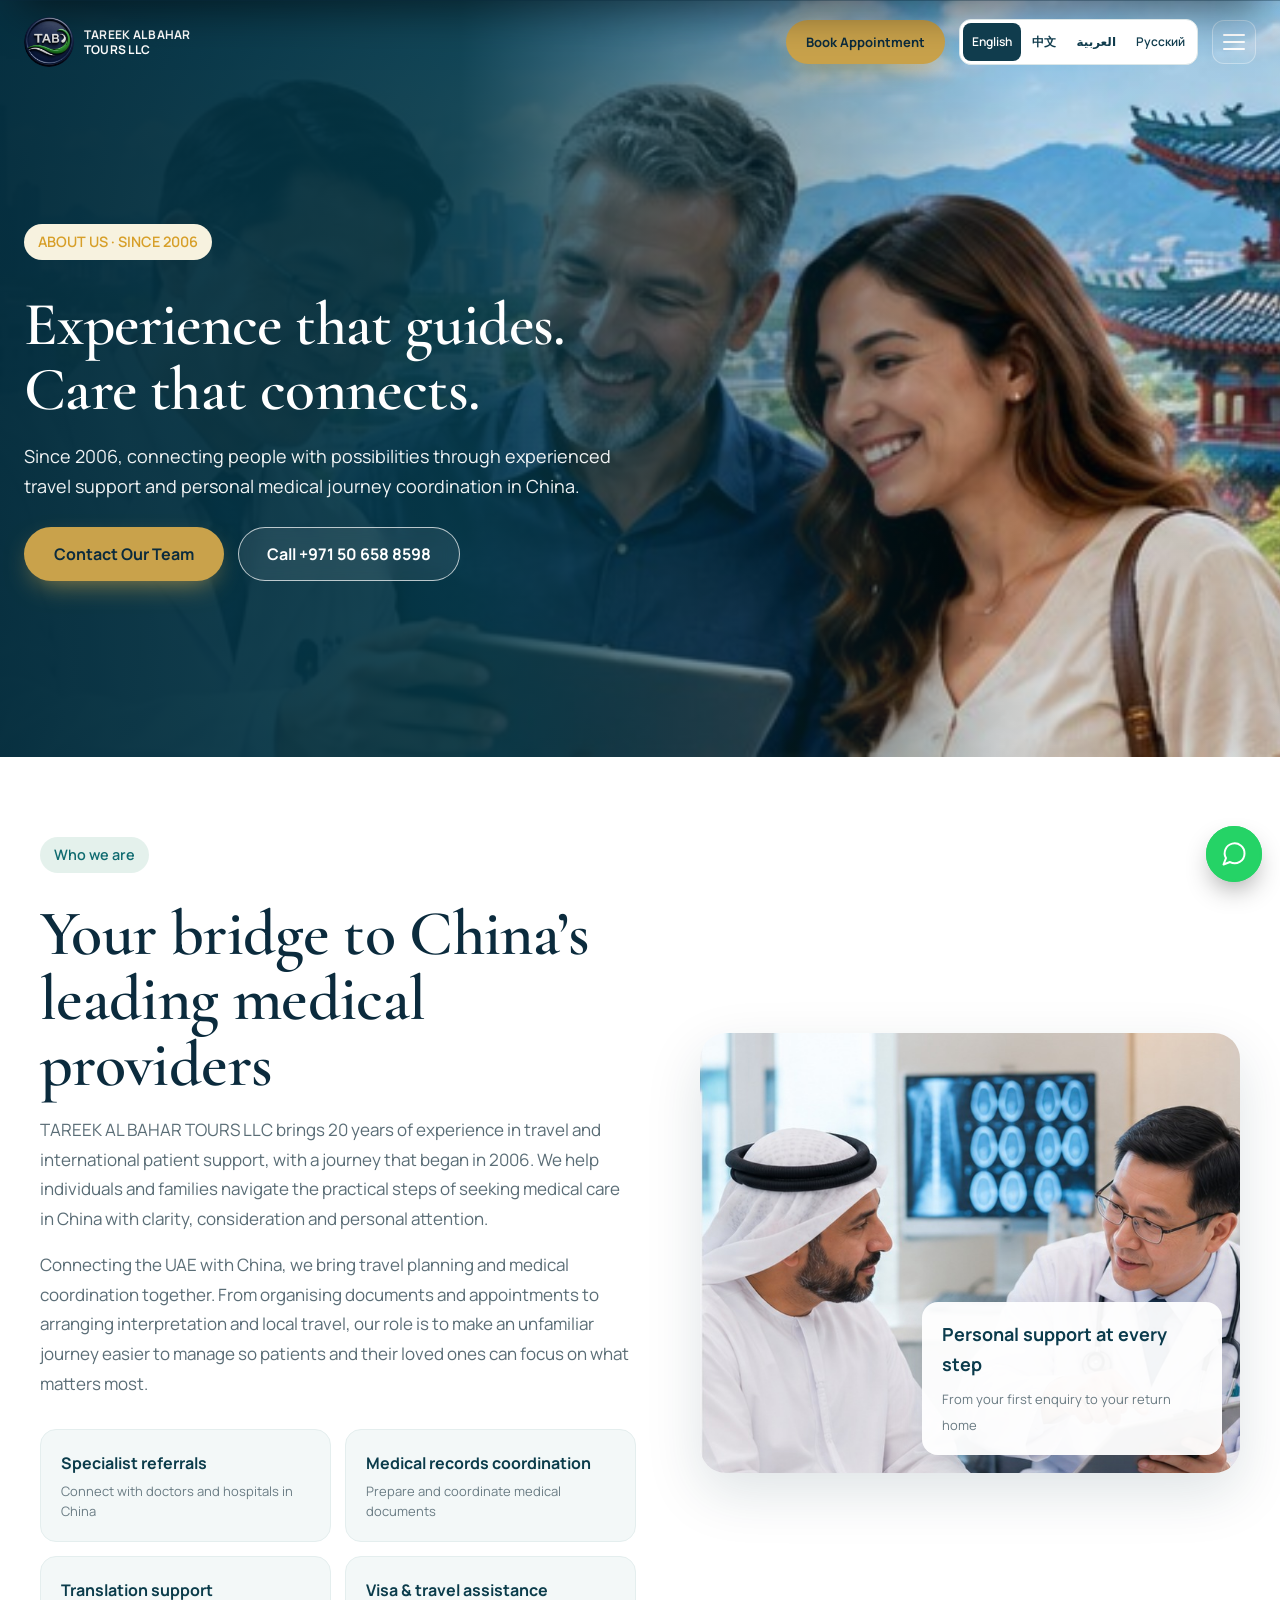
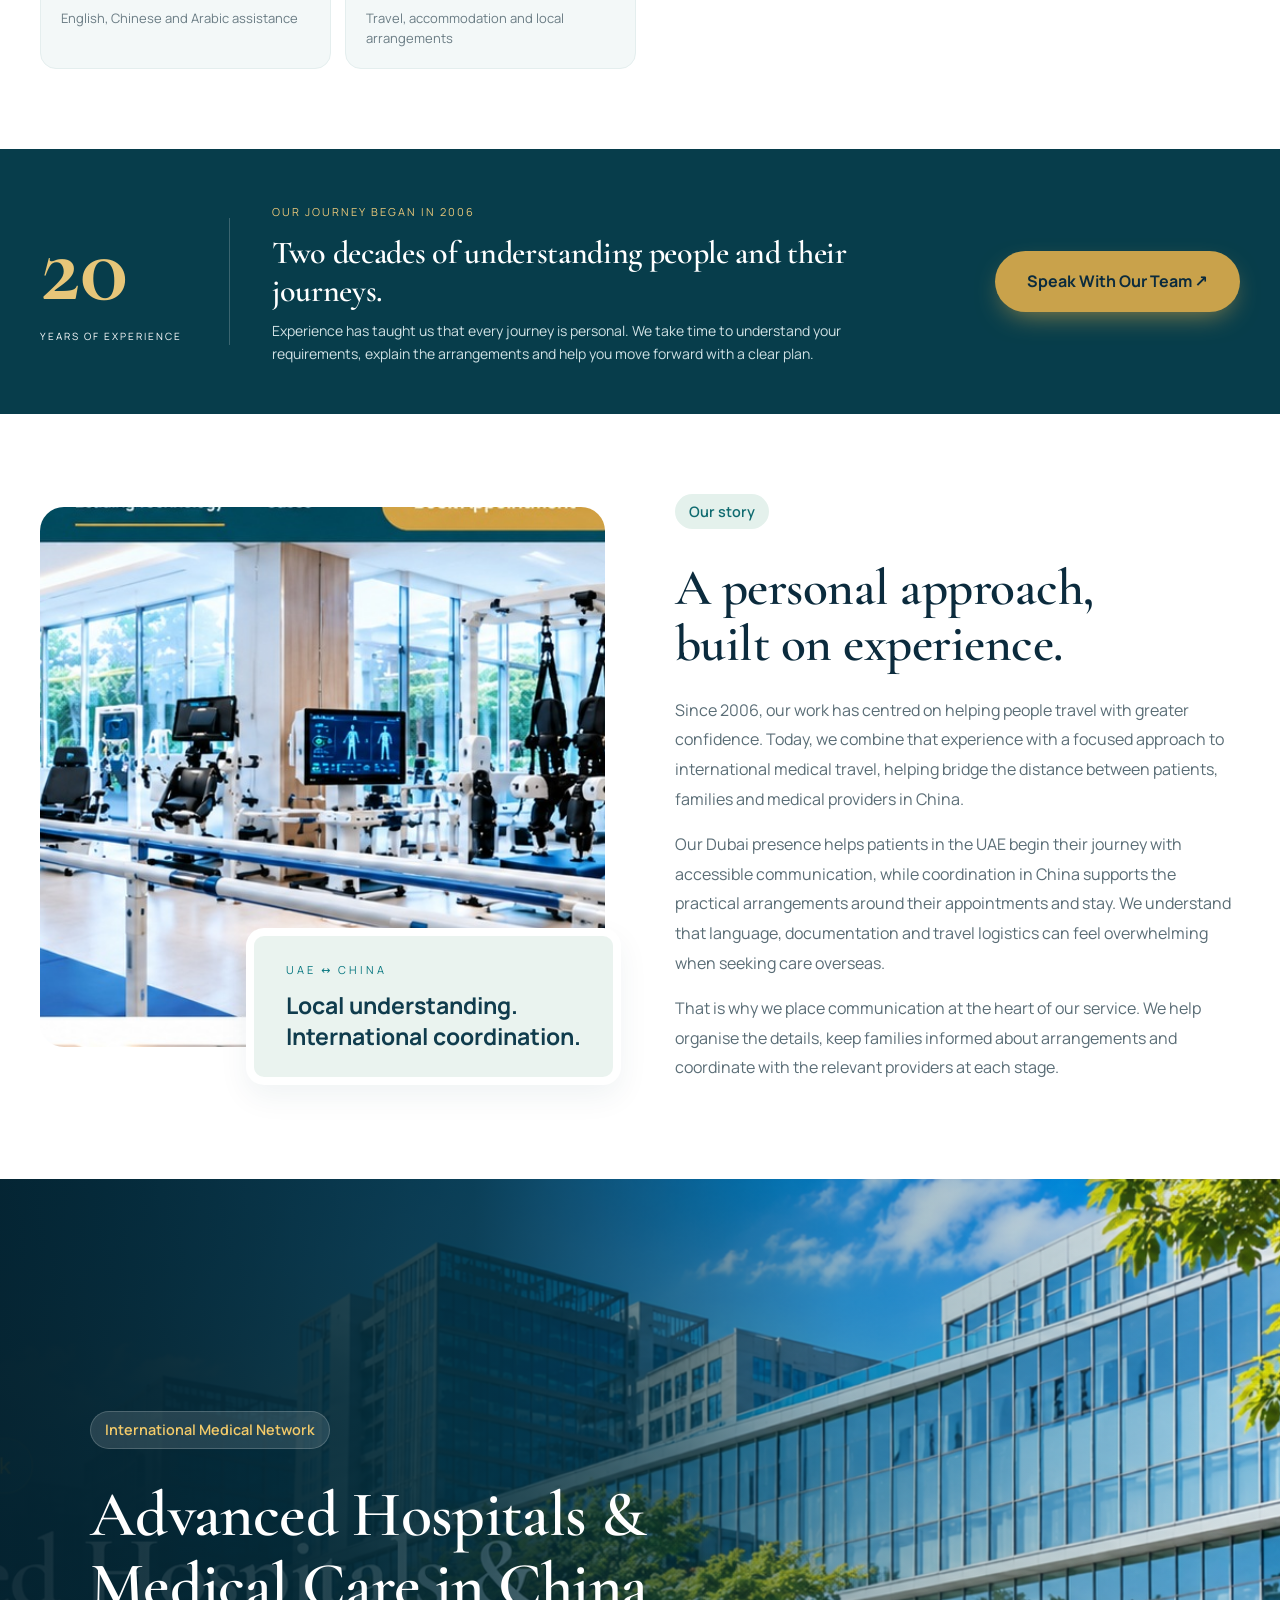
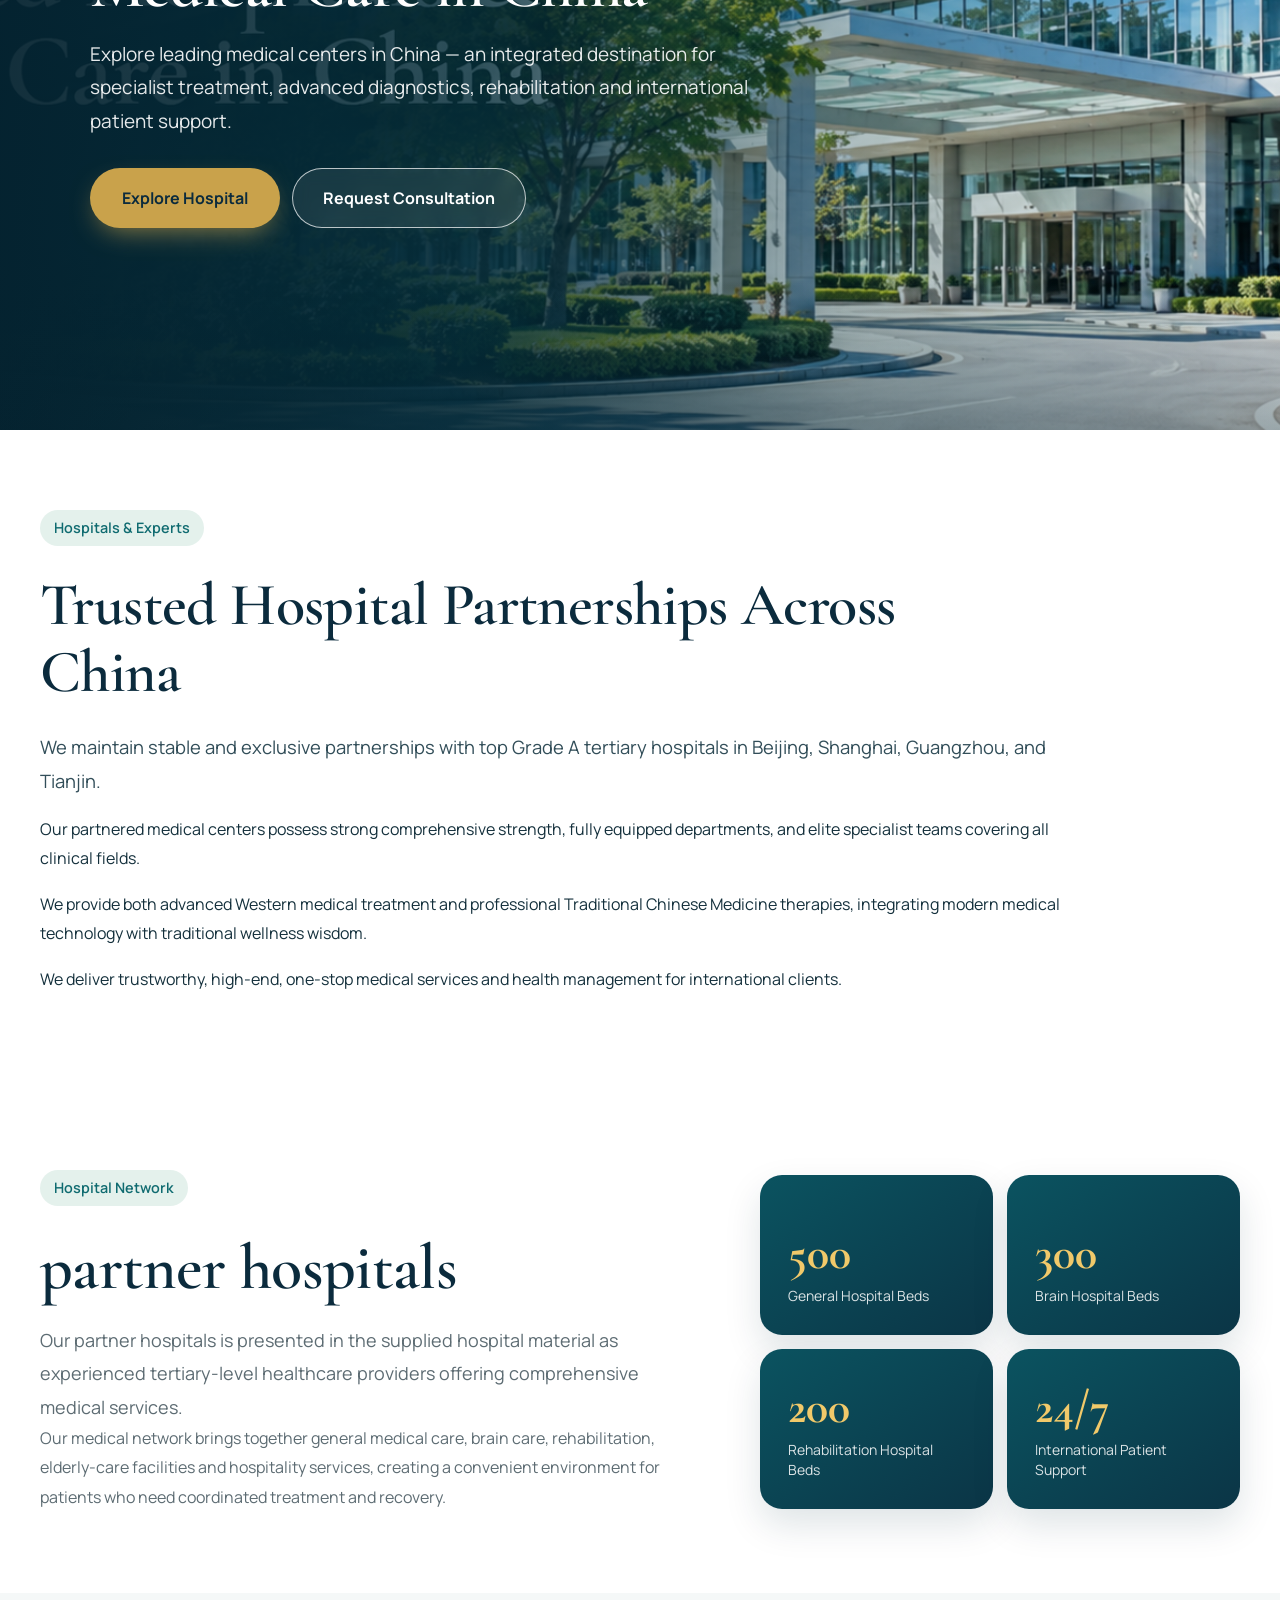
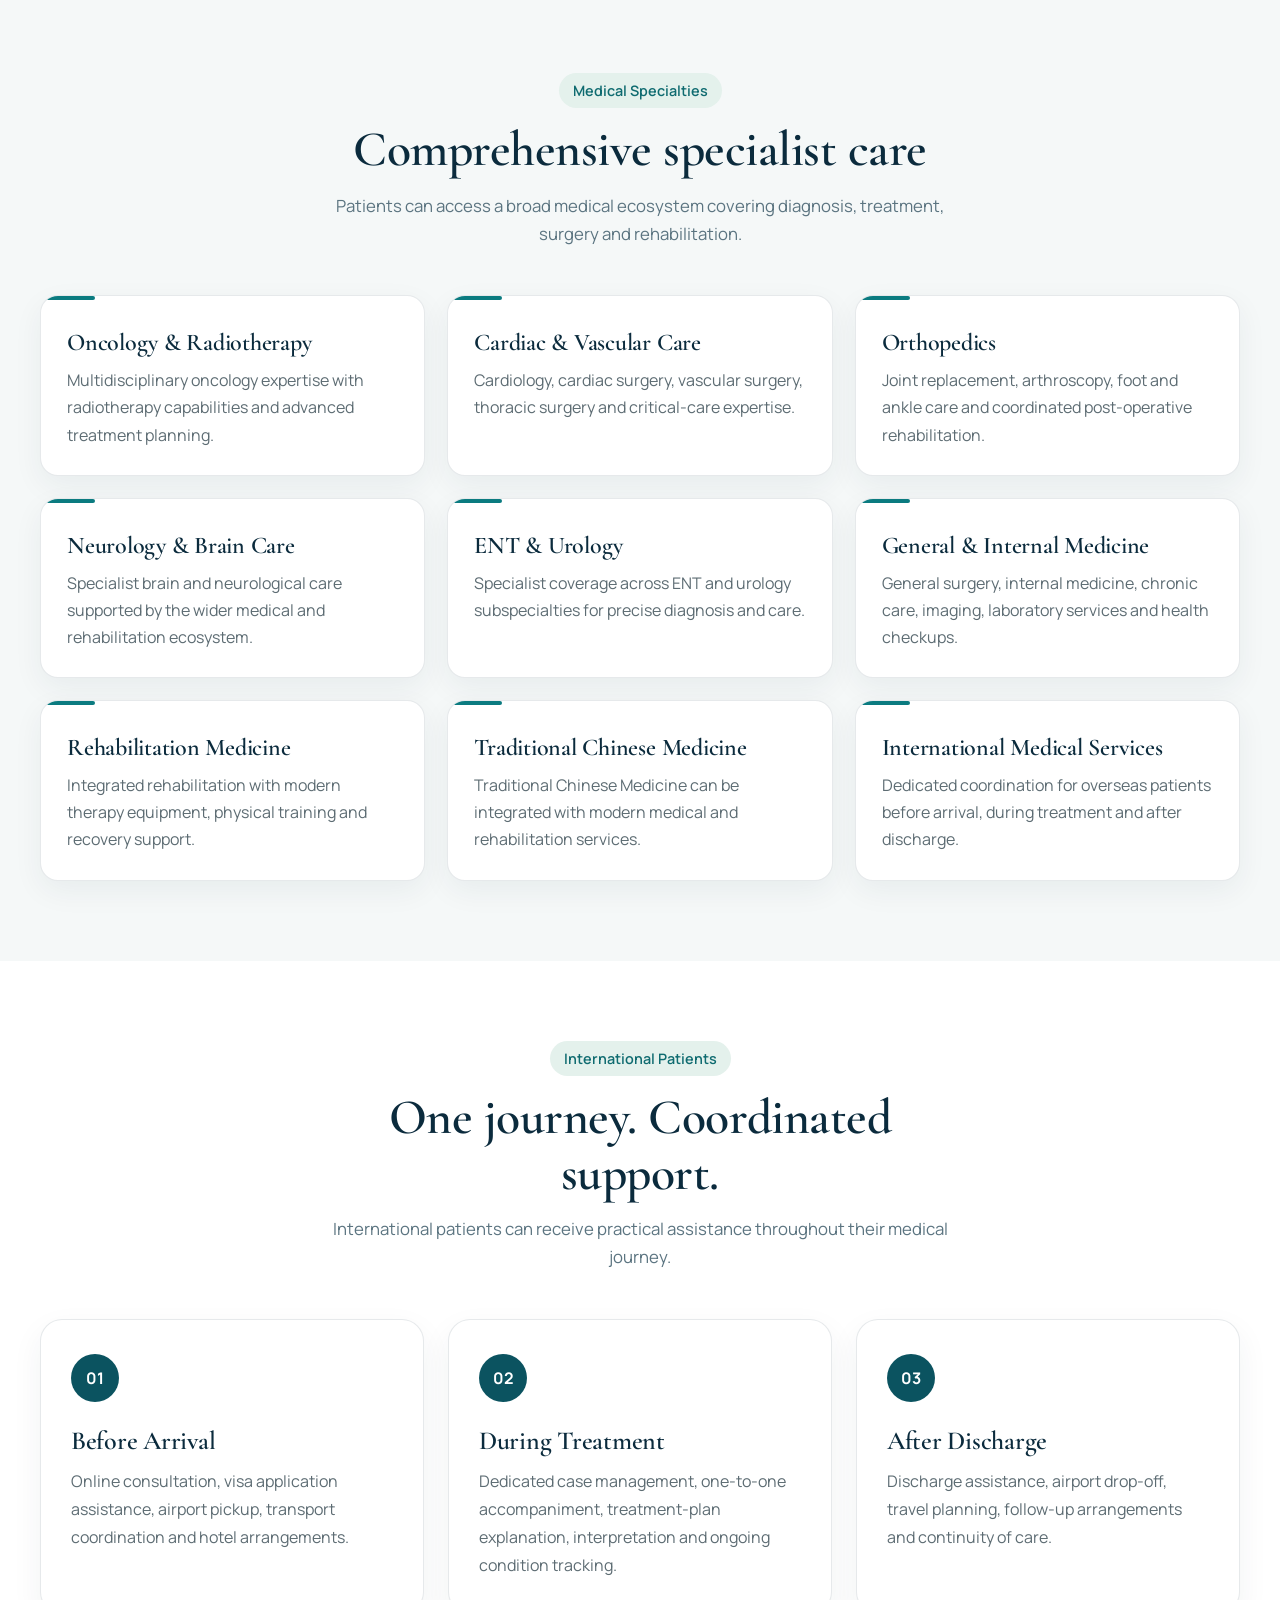
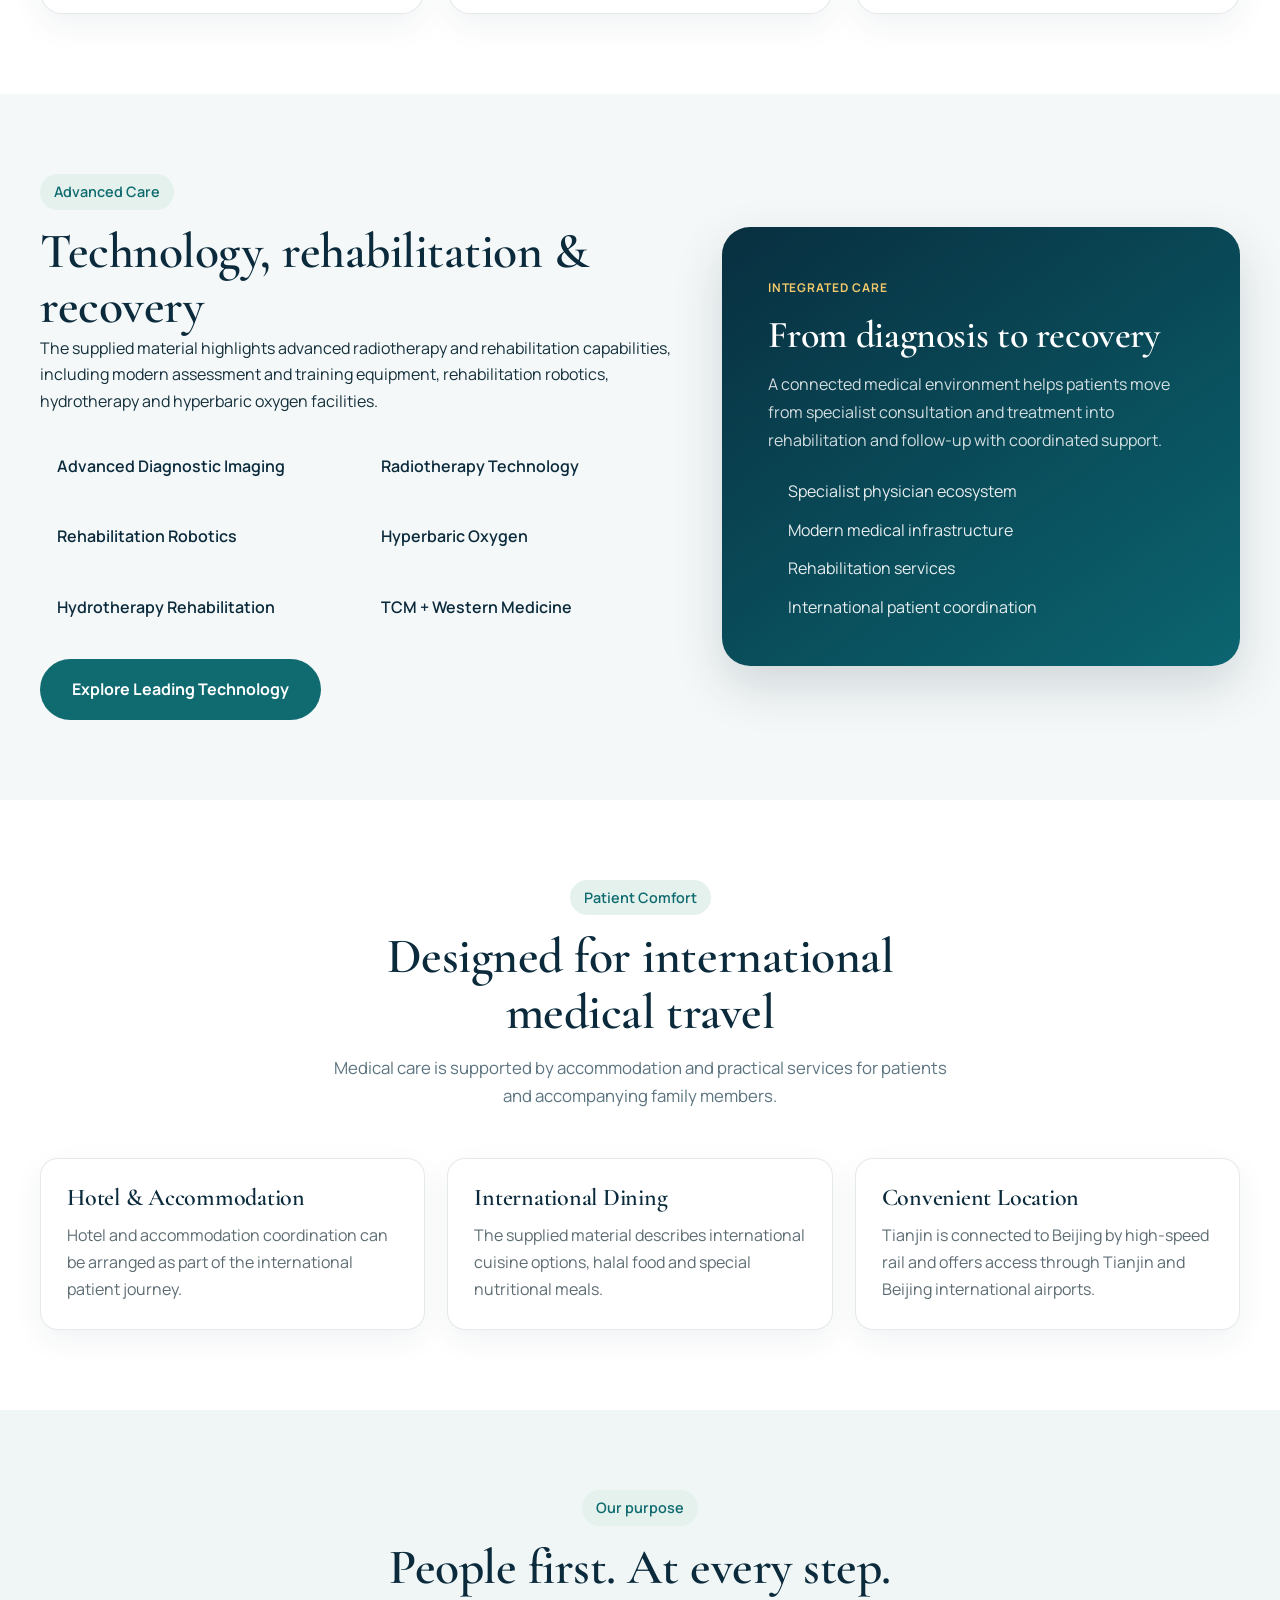
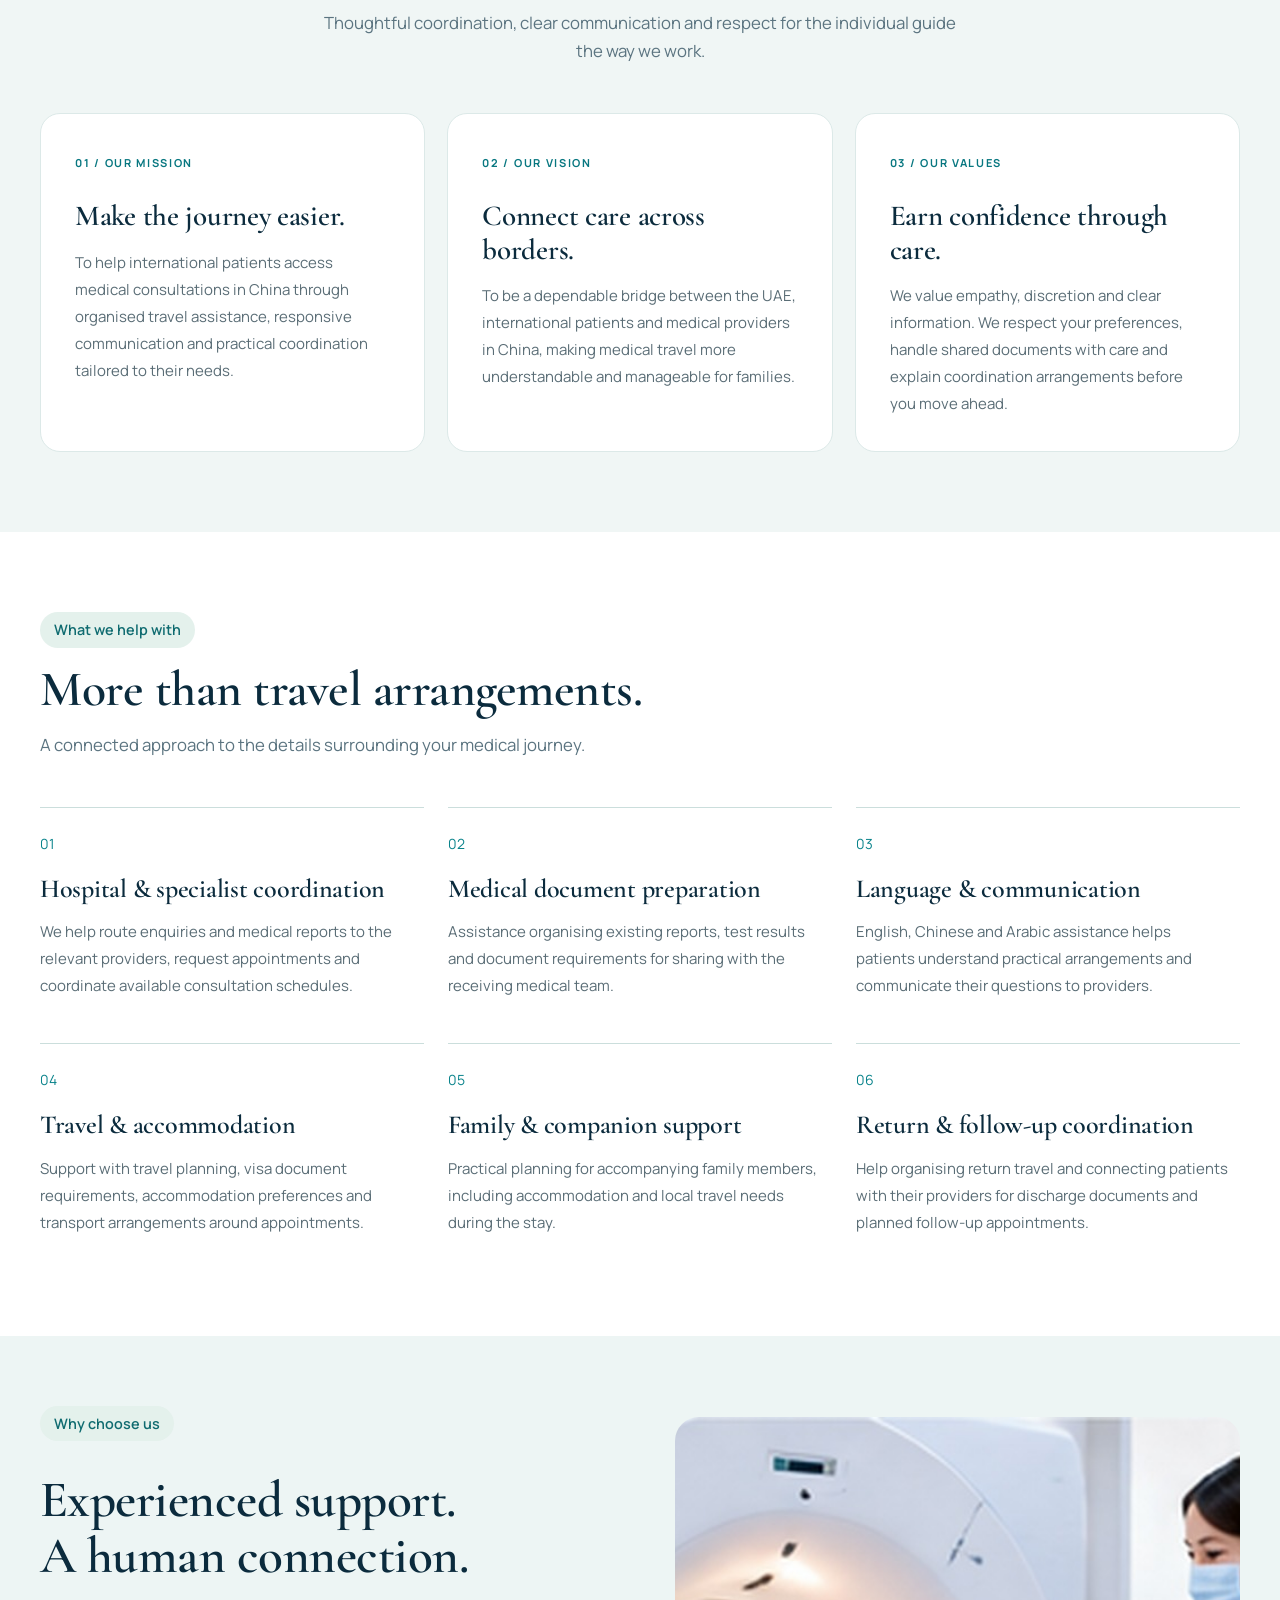
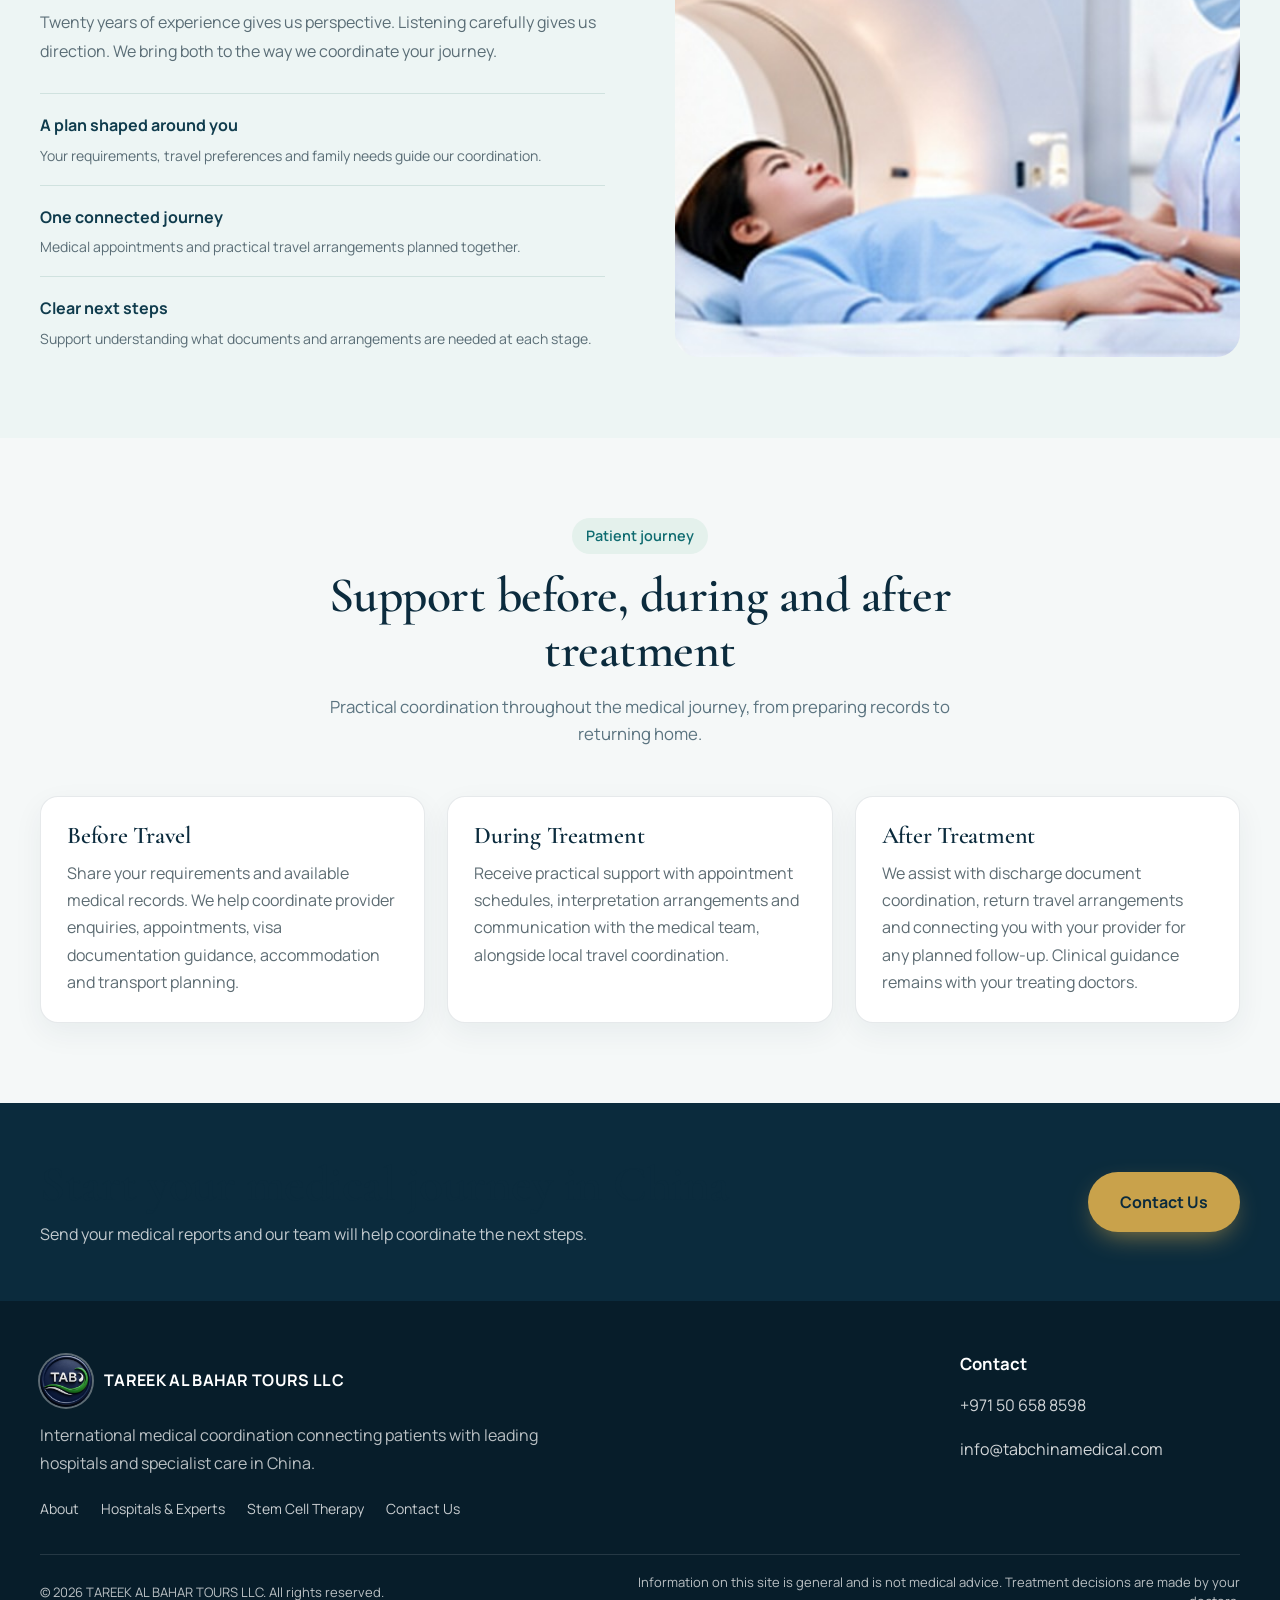
==== commit ea746b03: "remove_case_study" ====
--- a/about-us.html
+++ b/about-us.html
@@ -1,69 +1,61 @@
-<!doctype html><html lang="en"><head><meta charset="utf-8"><meta name="viewport" content="width=device-width,initial-scale=1"><title>About Us | TAREEK AL BAHAR TOURS LLC</title><meta name="description" content="Since 2006, connecting people with possibilities through experienced travel support and personal medical journey coordination in China."><link rel="icon" href="images/logo.png"><link rel="preconnect" href="https://fonts.googleapis.com"><link rel="preconnect" href="https://fonts.gstatic.com" crossorigin><link href="https://fonts.googleapis.com/css2?family=Cormorant+Garamond:wght@500;600;700&family=Manrope:wght@400;500;600;700&display=swap" rel="stylesheet"><link rel="stylesheet" href="css/style.css?v=visible-languages-4"><link rel="stylesheet" href="css/about-premium.css"><style>
+<!DOCTYPE html>
+<html lang="en"><head><meta charset="utf-8"/><meta content="width=device-width,initial-scale=1" name="viewport"/><title>About Us | TAREEK AL BAHAR TOURS LLC</title><meta content="Since 2006, connecting people with possibilities through experienced travel support and personal medical journey coordination in China." name="description"/><link href="images/logo.png" rel="icon"/><link href="https://fonts.googleapis.com" rel="preconnect"/><link crossorigin="" href="https://fonts.gstatic.com" rel="preconnect"/><link href="https://fonts.googleapis.com/css2?family=Cormorant+Garamond:wght@500;600;700&amp;family=Manrope:wght@400;500;600;700&amp;display=swap" rel="stylesheet"/><link href="css/style.css?v=visible-languages-4" rel="stylesheet"/><link href="css/about-premium.css" rel="stylesheet"/><style>
 .about-hospital-banner h2{font-family:"Cormorant Garamond",serif;font-size:clamp(2.3rem,5vw,4.5rem);line-height:1.12;margin:16px 0;color:#fff}.about-hospital-banner{scroll-margin-top:95px}.about-hospital-banner .hospital-banner-content{max-width:1100px}.about-hospital-banner .hospital-banner-actions{display:flex;flex-wrap:wrap;gap:12px}.hospital-network-intro,.about-hospital-banner{overflow:hidden}@media(max-width:767px){.about-hospital-banner h2{font-size:2.3rem}.about-hospital-banner .hospital-banner-actions{align-items:flex-start}}
 </style></head><body>
-<header class="header" id="header"><div class="container"><a href="index.html" class="brand"><img src="images/logo.png" width="48" height="48" alt="Tareek Al Bahar Tours logo"><span class="brand-text">TAREEK AL BAHAR TOURS LLC</span></a><nav class="nav" id="nav" aria-label="Main"><a href="index.html">Home</a><a href="about-us.html">About Us</a><a href="hospitals.html">Hospitals and Experts</a><a href="stem-cell-research.html">Stem Cell Therapy</a><a href="regenerative-dentistry.html">Regenerative &amp; Advanced Dentistry</a><a href="hainan-boao.html">Hainan Boao Medical Zone</a><a href="cases.html">Case Studies</a><a href="contact-us.html">Contact Us</a><a class="btn btn-gold mobile-book" target="_blank" rel="noopener" href="https://wa.me/971506588598?text=Hello%20Tareek%20Al%20Bahar%20Tours%2C%20I%20would%20like%20to%20book%20a%20medical%20appointment.">Book Appointment</a></nav><div class="header-actions"><a class="btn btn-gold header-book" target="_blank" rel="noopener" href="https://wa.me/971506588598?text=Hello%20Tareek%20Al%20Bahar%20Tours%2C%20I%20would%20like%20to%20book%20a%20medical%20appointment.">Book Appointment</a><div class="lang language-picker notranslate" translate="no"><div id="site-language" class="language-options" role="group" aria-label="Select language"><button type="button" data-language="en" lang="en" aria-pressed="true">English</button><button type="button" data-language="zh" lang="zh" aria-pressed="false">中文</button><button type="button" data-language="ar" lang="ar" aria-pressed="false">العربية</button><button type="button" data-language="ru" lang="ru" aria-pressed="false">Русский</button></div><span id="language-status" class="language-status" role="status" aria-live="polite"></span></div><button class="burger" id="burger" aria-label="Menu"><span></span><span></span><span></span></button></div></div></header>
+<header class="header" id="header"><div class="container"><a class="brand" href="index.html"><img alt="Tareek Al Bahar Tours logo" height="48" src="images/logo.png" width="48"/><span class="brand-text">TAREEK AL BAHAR TOURS LLC</span></a><nav aria-label="Main" class="nav" id="nav"><a href="index.html">Home</a><a href="about-us.html">About Us</a><a href="hospitals.html">Hospitals and Experts</a><a href="stem-cell-research.html">Stem Cell Therapy</a><a href="regenerative-dentistry.html">Regenerative &amp; Advanced Dentistry</a><a href="hainan-boao.html">Hainan Boao Medical Zone</a><a href="contact-us.html">Contact Us</a><a class="btn btn-gold mobile-book" href="https://wa.me/971506588598?text=Hello%20Tareek%20Al%20Bahar%20Tours%2C%20I%20would%20like%20to%20book%20a%20medical%20appointment." rel="noopener" target="_blank">Book Appointment</a></nav><div class="header-actions"><a class="btn btn-gold header-book" href="https://wa.me/971506588598?text=Hello%20Tareek%20Al%20Bahar%20Tours%2C%20I%20would%20like%20to%20book%20a%20medical%20appointment." rel="noopener" target="_blank">Book Appointment</a><div class="lang language-picker notranslate" translate="no"><div aria-label="Select language" class="language-options" id="site-language" role="group"><button aria-pressed="true" data-language="en" lang="en" type="button">English</button><button aria-pressed="false" data-language="zh" lang="zh" type="button">中文</button><button aria-pressed="false" data-language="ar" lang="ar" type="button">العربية</button><button aria-pressed="false" data-language="ru" lang="ru" type="button">Русский</button></div><span aria-live="polite" class="language-status" id="language-status" role="status"></span></div><button aria-label="Menu" class="burger" id="burger"><span></span><span></span><span></span></button></div></div></header>
 <main>
-<section class="about-premium-hero"><div class="container"><div class="about-hero-copy"><span class="tag">ABOUT US · SINCE 2006</span><h1>Experience that guides.<br>Care that connects.</h1><p>Since 2006, connecting people with possibilities through experienced travel support and personal medical journey coordination in China.</p><div class="about-hero-actions"><a class="btn btn-gold" href="contact-us.html">Contact Our Team</a><a class="btn btn-outline-light" href="tel:+971506588598">Call +971 50 658 8598</a></div></div></div></section>
-<section class="page-section about-intro"><div class="container"><div class="about-intro-grid"><div><span class="tag">Who we are</span><h2>Your bridge to China’s leading medical providers</h2><p>TAREEK AL BAHAR TOURS LLC brings 20 years of experience in travel and international patient support, with a journey that began in 2006. We help individuals and families navigate the practical steps of seeking medical care in China with clarity, consideration and personal attention.</p><p>Connecting the UAE with China, we bring travel planning and medical coordination together. From organising documents and appointments to arranging interpretation and local travel, our role is to make an unfamiliar journey easier to manage so patients and their loved ones can focus on what matters most.</p><div class="about-feature-grid"><div><b>Specialist referrals</b><span>Connect with doctors and hospitals in China</span></div><div><b>Medical records coordination</b><span>Prepare and coordinate medical documents</span></div><div><b>Translation support</b><span>English, Chinese and Arabic assistance</span></div><div><b>Visa & travel assistance</b><span>Travel, accommodation and local arrangements</span></div></div></div><div class="about-photo-card"><img src="images/ai-medical/about-consultation.jpg" alt="Chinese doctor consulting with an international patient"><div class="about-photo-note"><strong>Personal support at every step</strong><span>From your first enquiry to your return home</span></div></div></div></div></section>
-<section class="experience-band"><div class="container experience-grid"><div class="experience-number"><strong>20</strong><span>YEARS OF EXPERIENCE</span></div><div><span class="eyebrow">OUR JOURNEY BEGAN IN 2006</span><h2>Two decades of understanding people and their journeys.</h2><p>Experience has taught us that every journey is personal. We take time to understand your requirements, explain the arrangements and help you move forward with a clear plan.</p></div><a href="contact-us.html" class="btn btn-gold">Speak With Our Team ↗</a></div></section>
-<section class="page-section"><div class="container story-grid"><div class="story-images"><img src="images/ai-medical/leading-tech-clean-clinic.jpg" loading="lazy" alt="Modern clinical environment illustrating medical care in China"><div class="story-caption"><span>UAE ↔ CHINA</span><strong>Local understanding.<br>International coordination.</strong></div></div><div><span class="tag">Our story</span><h2>A personal approach,<br>built on experience.</h2><p>Since 2006, our work has centred on helping people travel with greater confidence. Today, we combine that experience with a focused approach to international medical travel, helping bridge the distance between patients, families and medical providers in China.</p><p>Our Dubai presence helps patients in the UAE begin their journey with accessible communication, while coordination in China supports the practical arrangements around their appointments and stay. We understand that language, documentation and travel logistics can feel overwhelming when seeking care overseas.</p><p>That is why we place communication at the heart of our service. We help organise the details, keep families informed about arrangements and coordinate with the relevant providers at each stage.</p></div></div></section>
+<section class="about-premium-hero"><div class="container"><div class="about-hero-copy"><span class="tag">ABOUT US · SINCE 2006</span><h1>Experience that guides.<br/>Care that connects.</h1><p>Since 2006, connecting people with possibilities through experienced travel support and personal medical journey coordination in China.</p><div class="about-hero-actions"><a class="btn btn-gold" href="contact-us.html">Contact Our Team</a><a class="btn btn-outline-light" href="tel:+971506588598">Call +971 50 658 8598</a></div></div></div></section>
+<section class="page-section about-intro"><div class="container"><div class="about-intro-grid"><div><span class="tag">Who we are</span><h2>Your bridge to China’s leading medical providers</h2><p>TAREEK AL BAHAR TOURS LLC brings 20 years of experience in travel and international patient support, with a journey that began in 2006. We help individuals and families navigate the practical steps of seeking medical care in China with clarity, consideration and personal attention.</p><p>Connecting the UAE with China, we bring travel planning and medical coordination together. From organising documents and appointments to arranging interpretation and local travel, our role is to make an unfamiliar journey easier to manage so patients and their loved ones can focus on what matters most.</p><div class="about-feature-grid"><div><b>Specialist referrals</b><span>Connect with doctors and hospitals in China</span></div><div><b>Medical records coordination</b><span>Prepare and coordinate medical documents</span></div><div><b>Translation support</b><span>English, Chinese and Arabic assistance</span></div><div><b>Visa &amp; travel assistance</b><span>Travel, accommodation and local arrangements</span></div></div></div><div class="about-photo-card"><img alt="Chinese doctor consulting with an international patient" src="images/ai-medical/about-consultation.jpg"/><div class="about-photo-note"><strong>Personal support at every step</strong><span>From your first enquiry to your return home</span></div></div></div></div></section>
+<section class="experience-band"><div class="container experience-grid"><div class="experience-number"><strong>20</strong><span>YEARS OF EXPERIENCE</span></div><div><span class="eyebrow">OUR JOURNEY BEGAN IN 2006</span><h2>Two decades of understanding people and their journeys.</h2><p>Experience has taught us that every journey is personal. We take time to understand your requirements, explain the arrangements and help you move forward with a clear plan.</p></div><a class="btn btn-gold" href="contact-us.html">Speak With Our Team ↗</a></div></section>
+<section class="page-section"><div class="container story-grid"><div class="story-images"><img alt="Modern clinical environment illustrating medical care in China" loading="lazy" src="images/ai-medical/leading-tech-clean-clinic.jpg"/><div class="story-caption"><span>UAE ↔ CHINA</span><strong>Local understanding.<br/>International coordination.</strong></div></div><div><span class="tag">Our story</span><h2>A personal approach,<br/>built on experience.</h2><p>Since 2006, our work has centred on helping people travel with greater confidence. Today, we combine that experience with a focused approach to international medical travel, helping bridge the distance between patients, families and medical providers in China.</p><p>Our Dubai presence helps patients in the UAE begin their journey with accessible communication, while coordination in China supports the practical arrangements around their appointments and stay. We understand that language, documentation and travel logistics can feel overwhelming when seeking care overseas.</p><p>That is why we place communication at the heart of our service. We help organise the details, keep families informed about arrangements and coordinate with the relevant providers at each stage.</p></div></div></section>
 <!-- Integrated Hospitals & Experts content -->
-
 <section class="hospital-page-banner about-hospital-banner" id="about-hospitals-overview">
-  <div class="container hospital-banner-content">
-    <span class="tag">International Medical Network</span>
-    <h2>Advanced Hospitals &amp;<br>Medical Care in China</h2>
-    <p>Explore leading medical centers in China — an integrated destination for specialist treatment, advanced diagnostics, rehabilitation and international patient support.</p>
-    <div class="hospital-banner-actions"><a class="btn btn-gold" href="#tianjin-hospital">Explore Hospital</a><a class="btn btn-outline-light" target="_blank" rel="noopener" href="https://wa.me/971506588598?text=Hello%2C%20I%20would%20like%20information%20about%20medical%20treatment%20in%20China.">Request Consultation</a></div>
-  </div>
+<div class="container hospital-banner-content">
+<span class="tag">International Medical Network</span>
+<h2>Advanced Hospitals &amp;<br/>Medical Care in China</h2>
+<p>Explore leading medical centers in China — an integrated destination for specialist treatment, advanced diagnostics, rehabilitation and international patient support.</p>
+<div class="hospital-banner-actions"><a class="btn btn-gold" href="#tianjin-hospital">Explore Hospital</a><a class="btn btn-outline-light" href="https://wa.me/971506588598?text=Hello%2C%20I%20would%20like%20information%20about%20medical%20treatment%20in%20China." rel="noopener" target="_blank">Request Consultation</a></div>
+</div>
 </section>
-
 <section class="page-section hospital-network-intro" id="hospital-network"><div class="container"><div class="section-heading"><span class="tag">Hospitals &amp; Experts</span><h2>Trusted Hospital Partnerships Across China</h2></div><div class="hospital-network-copy">
 <p class="lead-copy">We maintain stable and exclusive partnerships with top Grade A tertiary hospitals in Beijing, Shanghai, Guangzhou, and Tianjin.</p>
 <p>Our partnered medical centers possess strong comprehensive strength, fully equipped departments, and elite specialist teams covering all clinical fields.</p>
 <p>We provide both advanced Western medical treatment and professional Traditional Chinese Medicine therapies, integrating modern medical technology with traditional wellness wisdom.</p>
 <p>We deliver trustworthy, high-end, one-stop medical services and health management for international clients.</p>
 </div></div></section>
-
 <section class="page-section" id="tianjin-hospital"><div class="container">
-  <div class="hospital-intro-grid"><div>
-    <span class="tag">Hospital Network</span><h2>partner hospitals</h2>
-    <p class="lead-copy">Our partner hospitals is presented in the supplied hospital material as experienced tertiary-level healthcare providers offering comprehensive medical services.</p>
-    <p>Our medical network brings together general medical care, brain care, rehabilitation, elderly-care facilities and hospitality services, creating a convenient environment for patients who need coordinated treatment and recovery.</p>
-  </div><div class="hospital-facts">
-    <div><strong>500</strong><span>General Hospital Beds</span></div><div><strong>300</strong><span>Brain Hospital Beds</span></div><div><strong>200</strong><span>Rehabilitation Hospital Beds</span></div><div><strong>24/7</strong><span>International Patient Support</span></div>
-  </div></div>
+<div class="hospital-intro-grid"><div>
+<span class="tag">Hospital Network</span><h2>partner hospitals</h2>
+<p class="lead-copy">Our partner hospitals is presented in the supplied hospital material as experienced tertiary-level healthcare providers offering comprehensive medical services.</p>
+<p>Our medical network brings together general medical care, brain care, rehabilitation, elderly-care facilities and hospitality services, creating a convenient environment for patients who need coordinated treatment and recovery.</p>
+</div><div class="hospital-facts">
+<div><strong>500</strong><span>General Hospital Beds</span></div><div><strong>300</strong><span>Brain Hospital Beds</span></div><div><strong>200</strong><span>Rehabilitation Hospital Beds</span></div><div><strong>24/7</strong><span>International Patient Support</span></div>
+</div></div>
 </div></section>
-
 <section class="page-section alt"><div class="container"><div class="sec-head center"><span class="tag">Medical Specialties</span><h2>Comprehensive specialist care</h2><p>Patients can access a broad medical ecosystem covering diagnosis, treatment, surgery and rehabilitation.</p></div><div class="info-cards hospital-specialty-cards">
-<div class="info-card-simple"><h3>Oncology & Radiotherapy</h3><p>Multidisciplinary oncology expertise with radiotherapy capabilities and advanced treatment planning.</p></div>
-<div class="info-card-simple"><h3>Cardiac & Vascular Care</h3><p>Cardiology, cardiac surgery, vascular surgery, thoracic surgery and critical-care expertise.</p></div>
+<div class="info-card-simple"><h3>Oncology &amp; Radiotherapy</h3><p>Multidisciplinary oncology expertise with radiotherapy capabilities and advanced treatment planning.</p></div>
+<div class="info-card-simple"><h3>Cardiac &amp; Vascular Care</h3><p>Cardiology, cardiac surgery, vascular surgery, thoracic surgery and critical-care expertise.</p></div>
 <div class="info-card-simple"><h3>Orthopedics</h3><p>Joint replacement, arthroscopy, foot and ankle care and coordinated post-operative rehabilitation.</p></div>
-<div class="info-card-simple"><h3>Neurology & Brain Care</h3><p>Specialist brain and neurological care supported by the wider medical and rehabilitation ecosystem.</p></div>
-<div class="info-card-simple"><h3>ENT & Urology</h3><p>Specialist coverage across ENT and urology subspecialties for precise diagnosis and care.</p></div>
-<div class="info-card-simple"><h3>General & Internal Medicine</h3><p>General surgery, internal medicine, chronic care, imaging, laboratory services and health checkups.</p></div>
+<div class="info-card-simple"><h3>Neurology &amp; Brain Care</h3><p>Specialist brain and neurological care supported by the wider medical and rehabilitation ecosystem.</p></div>
+<div class="info-card-simple"><h3>ENT &amp; Urology</h3><p>Specialist coverage across ENT and urology subspecialties for precise diagnosis and care.</p></div>
+<div class="info-card-simple"><h3>General &amp; Internal Medicine</h3><p>General surgery, internal medicine, chronic care, imaging, laboratory services and health checkups.</p></div>
 <div class="info-card-simple"><h3>Rehabilitation Medicine</h3><p>Integrated rehabilitation with modern therapy equipment, physical training and recovery support.</p></div>
 <div class="info-card-simple"><h3>Traditional Chinese Medicine</h3><p>Traditional Chinese Medicine can be integrated with modern medical and rehabilitation services.</p></div>
 <div class="info-card-simple"><h3>International Medical Services</h3><p>Dedicated coordination for overseas patients before arrival, during treatment and after discharge.</p></div>
 </div></div></section>
-
 <section class="page-section"><div class="container"><div class="sec-head center"><span class="tag">International Patients</span><h2>One journey. Coordinated support.</h2><p>International patients can receive practical assistance throughout their medical journey.</p></div><div class="patient-journey-grid">
 <div class="journey-card"><span>01</span><h3>Before Arrival</h3><p>Online consultation, visa application assistance, airport pickup, transport coordination and hotel arrangements.</p></div>
 <div class="journey-card"><span>02</span><h3>During Treatment</h3><p>Dedicated case management, one-to-one accompaniment, treatment-plan explanation, interpretation and ongoing condition tracking.</p></div>
 <div class="journey-card"><span>03</span><h3>After Discharge</h3><p>Discharge assistance, airport drop-off, travel planning, follow-up arrangements and continuity of care.</p></div>
 </div></div></section>
-
-<section class="page-section alt"><div class="container"><div class="content-grid"><div><span class="tag">Advanced Care</span><h2>Technology, rehabilitation & recovery</h2><p>The supplied material highlights advanced radiotherapy and rehabilitation capabilities, including modern assessment and training equipment, rehabilitation robotics, hydrotherapy and hyperbaric oxygen facilities.</p><div class="feature-list"><div>Advanced Diagnostic Imaging</div><div>Radiotherapy Technology</div><div>Rehabilitation Robotics</div><div>Hyperbaric Oxygen</div><div>Hydrotherapy Rehabilitation</div><div>TCM + Western Medicine</div></div><a class="btn btn-teal" href="leading-technology.html">Explore Leading Technology</a></div><div class="premium-medical-card"><span>Integrated Care</span><h3>From diagnosis to recovery</h3><p>A connected medical environment helps patients move from specialist consultation and treatment into rehabilitation and follow-up with coordinated support.</p><ul><li>Specialist physician ecosystem</li><li>Modern medical infrastructure</li><li>Rehabilitation services</li><li>International patient coordination</li></ul></div></div></div></section>
-
-<section class="page-section"><div class="container"><div class="sec-head center"><span class="tag">Patient Comfort</span><h2>Designed for international medical travel</h2><p>Medical care is supported by accommodation and practical services for patients and accompanying family members.</p></div><div class="info-cards comfort-cards"><div class="info-card-simple"><h3>Hotel & Accommodation</h3><p>Hotel and accommodation coordination can be arranged as part of the international patient journey.</p></div><div class="info-card-simple"><h3>International Dining</h3><p>The supplied material describes international cuisine options, halal food and special nutritional meals.</p></div><div class="info-card-simple"><h3>Convenient Location</h3><p>Tianjin is connected to Beijing by high-speed rail and offers access through Tianjin and Beijing international airports.</p></div></div></div></section>
-
-
+<section class="page-section alt"><div class="container"><div class="content-grid"><div><span class="tag">Advanced Care</span><h2>Technology, rehabilitation &amp; recovery</h2><p>The supplied material highlights advanced radiotherapy and rehabilitation capabilities, including modern assessment and training equipment, rehabilitation robotics, hydrotherapy and hyperbaric oxygen facilities.</p><div class="feature-list"><div>Advanced Diagnostic Imaging</div><div>Radiotherapy Technology</div><div>Rehabilitation Robotics</div><div>Hyperbaric Oxygen</div><div>Hydrotherapy Rehabilitation</div><div>TCM + Western Medicine</div></div><a class="btn btn-teal" href="leading-technology.html">Explore Leading Technology</a></div><div class="premium-medical-card"><span>Integrated Care</span><h3>From diagnosis to recovery</h3><p>A connected medical environment helps patients move from specialist consultation and treatment into rehabilitation and follow-up with coordinated support.</p><ul><li>Specialist physician ecosystem</li><li>Modern medical infrastructure</li><li>Rehabilitation services</li><li>International patient coordination</li></ul></div></div></div></section>
+<section class="page-section"><div class="container"><div class="sec-head center"><span class="tag">Patient Comfort</span><h2>Designed for international medical travel</h2><p>Medical care is supported by accommodation and practical services for patients and accompanying family members.</p></div><div class="info-cards comfort-cards"><div class="info-card-simple"><h3>Hotel &amp; Accommodation</h3><p>Hotel and accommodation coordination can be arranged as part of the international patient journey.</p></div><div class="info-card-simple"><h3>International Dining</h3><p>The supplied material describes international cuisine options, halal food and special nutritional meals.</p></div><div class="info-card-simple"><h3>Convenient Location</h3><p>Tianjin is connected to Beijing by high-speed rail and offers access through Tianjin and Beijing international airports.</p></div></div></div></section>
 <!-- End integrated Hospitals & Experts content -->
 <section class="page-section values-section"><div class="container"><div class="sec-head center"><span class="tag">Our purpose</span><h2>People first. At every step.</h2><p>Thoughtful coordination, clear communication and respect for the individual guide the way we work.</p></div><div class="purpose-grid"><article class="purpose-card"><span class="card-index">01 / OUR MISSION</span><h3>Make the journey easier.</h3><p>To help international patients access medical consultations in China through organised travel assistance, responsive communication and practical coordination tailored to their needs.</p></article><article class="purpose-card"><span class="card-index">02 / OUR VISION</span><h3>Connect care across borders.</h3><p>To be a dependable bridge between the UAE, international patients and medical providers in China, making medical travel more understandable and manageable for families.</p></article><article class="purpose-card"><span class="card-index">03 / OUR VALUES</span><h3>Earn confidence through care.</h3><p>We value empathy, discretion and clear information. We respect your preferences, handle shared documents with care and explain coordination arrangements before you move ahead.</p></article></div></div></section>
-<section class="page-section"><div class="container"><div class="sec-head"><span class="tag">What we help with</span><h2>More than travel arrangements.</h2><p>A connected approach to the details surrounding your medical journey.</p></div><div class="support-grid"><article><span class="support-number">01</span><h3>Hospital & specialist coordination</h3><p>We help route enquiries and medical reports to the relevant providers, request appointments and coordinate available consultation schedules.</p></article><article><span class="support-number">02</span><h3>Medical document preparation</h3><p>Assistance organising existing reports, test results and document requirements for sharing with the receiving medical team.</p></article><article><span class="support-number">03</span><h3>Language & communication</h3><p>English, Chinese and Arabic assistance helps patients understand practical arrangements and communicate their questions to providers.</p></article><article><span class="support-number">04</span><h3>Travel & accommodation</h3><p>Support with travel planning, visa document requirements, accommodation preferences and transport arrangements around appointments.</p></article><article><span class="support-number">05</span><h3>Family & companion support</h3><p>Practical planning for accompanying family members, including accommodation and local travel needs during the stay.</p></article><article><span class="support-number">06</span><h3>Return & follow-up coordination</h3><p>Help organising return travel and connecting patients with their providers for discharge documents and planned follow-up appointments.</p></article></div></div></section>
-<section class="care-feature"><div class="container care-feature-grid"><div><span class="tag">Why choose us</span><h2>Experienced support.<br>A human connection.</h2><p>Twenty years of experience gives us perspective. Listening carefully gives us direction. We bring both to the way we coordinate your journey.</p><ul><li><strong>A plan shaped around you</strong><span>Your requirements, travel preferences and family needs guide our coordination.</span></li><li><strong>One connected journey</strong><span>Medical appointments and practical travel arrangements planned together.</span></li><li><strong>Clear next steps</strong><span>Support understanding what documents and arrangements are needed at each stage.</span></li></ul></div><img src="images/hainan-programmes/health-checkup.jpg" alt="Health consultation illustrating a patient-centred approach" loading="lazy"></div></section>
+<section class="page-section"><div class="container"><div class="sec-head"><span class="tag">What we help with</span><h2>More than travel arrangements.</h2><p>A connected approach to the details surrounding your medical journey.</p></div><div class="support-grid"><article><span class="support-number">01</span><h3>Hospital &amp; specialist coordination</h3><p>We help route enquiries and medical reports to the relevant providers, request appointments and coordinate available consultation schedules.</p></article><article><span class="support-number">02</span><h3>Medical document preparation</h3><p>Assistance organising existing reports, test results and document requirements for sharing with the receiving medical team.</p></article><article><span class="support-number">03</span><h3>Language &amp; communication</h3><p>English, Chinese and Arabic assistance helps patients understand practical arrangements and communicate their questions to providers.</p></article><article><span class="support-number">04</span><h3>Travel &amp; accommodation</h3><p>Support with travel planning, visa document requirements, accommodation preferences and transport arrangements around appointments.</p></article><article><span class="support-number">05</span><h3>Family &amp; companion support</h3><p>Practical planning for accompanying family members, including accommodation and local travel needs during the stay.</p></article><article><span class="support-number">06</span><h3>Return &amp; follow-up coordination</h3><p>Help organising return travel and connecting patients with their providers for discharge documents and planned follow-up appointments.</p></article></div></div></section>
+<section class="care-feature"><div class="container care-feature-grid"><div><span class="tag">Why choose us</span><h2>Experienced support.<br/>A human connection.</h2><p>Twenty years of experience gives us perspective. Listening carefully gives us direction. We bring both to the way we coordinate your journey.</p><ul><li><strong>A plan shaped around you</strong><span>Your requirements, travel preferences and family needs guide our coordination.</span></li><li><strong>One connected journey</strong><span>Medical appointments and practical travel arrangements planned together.</span></li><li><strong>Clear next steps</strong><span>Support understanding what documents and arrangements are needed at each stage.</span></li></ul></div><img alt="Health consultation illustrating a patient-centred approach" loading="lazy" src="images/hainan-programmes/health-checkup.jpg"/></div></section>
 <section class="page-section alt"><div class="container"><div class="sec-head center"><span class="tag">Patient journey</span><h2>Support before, during and after treatment</h2><p>Practical coordination throughout the medical journey, from preparing records to returning home.</p></div><div class="info-cards"><div class="info-card-simple"><h3>Before Travel</h3><p>Share your requirements and available medical records. We help coordinate provider enquiries, appointments, visa documentation guidance, accommodation and transport planning.</p></div><div class="info-card-simple"><h3>During Treatment</h3><p>Receive practical support with appointment schedules, interpretation arrangements and communication with the medical team, alongside local travel coordination.</p></div><div class="info-card-simple"><h3>After Treatment</h3><p>We assist with discharge document coordination, return travel arrangements and connecting you with your provider for any planned follow-up. Clinical guidance remains with your treating doctors.</p></div></div></div></section>
 <section class="cta-band"><div class="container"><div><h2>Start your medical journey in China</h2><p>Send your medical reports and our team will help coordinate the next steps.</p></div><a class="btn btn-gold" href="contact-us.html">Contact Us</a></div></section>
 </main>
-<footer class="footer"><div class="container"><div class="footer-grid"><div><a href="index.html" class="brand"><img src="images/logo.png" width="48" height="48" alt=""><span class="brand-text">TAREEK AL BAHAR TOURS LLC</span></a><p class="footer-intro">International medical coordination connecting patients with leading hospitals and specialist care in China.</p><div class="footer-page-links"><a href="about-us.html">About</a><a href="hospitals.html">Hospitals & Experts</a><a href="leading-technology.html">Stem Cell Therapy</a><a href="cases.html">Case Studies</a><a href="contact-us.html">Contact Us</a></div></div><div class="footer-contact"><h4>Contact</h4><ul><li><a href="tel:+971506588598">+971 50 658 8598</a></li><li><a href="mailto:info@tabchinamedical.com">info@tabchinamedical.com</a></li></ul></div></div><div class="copy"><span>© 2026 TAREEK AL BAHAR TOURS LLC. All rights reserved.</span><span>Information on this site is general and is not medical advice. Treatment decisions are made by your doctors.</span></div></div></footer>
-<a class="fab wa" href="https://wa.me/971506588598" target="_blank" rel="noopener" aria-label="WhatsApp"><svg class="icon" viewBox="0 0 24 24"><path d="M21 11.5a8.4 8.4 0 0 1-12.4 7.4L3 21l2.1-5.5A8.5 8.5 0 1 1 21 11.5z"/></svg></a><script>const b=document.getElementById('burger'),n=document.getElementById('nav');b?.addEventListener('click',()=>{n.classList.toggle('open');b.setAttribute('aria-expanded',n.classList.contains('open'))});</script><script src="js/translations.js"></script><script src="js/page-translator.js?v=visible-languages-4"></script><script src="js/header-fit.js"></script></body></html>
+<footer class="footer"><div class="container"><div class="footer-grid"><div><a class="brand" href="index.html"><img alt="" height="48" src="images/logo.png" width="48"/><span class="brand-text">TAREEK AL BAHAR TOURS LLC</span></a><p class="footer-intro">International medical coordination connecting patients with leading hospitals and specialist care in China.</p><div class="footer-page-links"><a href="about-us.html">About</a><a href="hospitals.html">Hospitals &amp; Experts</a><a href="leading-technology.html">Stem Cell Therapy</a><a href="contact-us.html">Contact Us</a></div></div><div class="footer-contact"><h4>Contact</h4><ul><li><a href="tel:+971506588598">+971 50 658 8598</a></li><li><a href="mailto:info@tabchinamedical.com">info@tabchinamedical.com</a></li></ul></div></div><div class="copy"><span>© 2026 TAREEK AL BAHAR TOURS LLC. All rights reserved.</span><span>Information on this site is general and is not medical advice. Treatment decisions are made by your doctors.</span></div></div></footer>
+<a aria-label="WhatsApp" class="fab wa" href="https://wa.me/971506588598" rel="noopener" target="_blank"><svg class="icon" viewbox="0 0 24 24"><path d="M21 11.5a8.4 8.4 0 0 1-12.4 7.4L3 21l2.1-5.5A8.5 8.5 0 1 1 21 11.5z"></path></svg></a><script>const b=document.getElementById('burger'),n=document.getElementById('nav');b?.addEventListener('click',()=>{n.classList.toggle('open');b.setAttribute('aria-expanded',n.classList.contains('open'))});</script><script src="js/translations.js"></script><script src="js/page-translator.js?v=visible-languages-4"></script><script src="js/header-fit.js"></script></body></html>
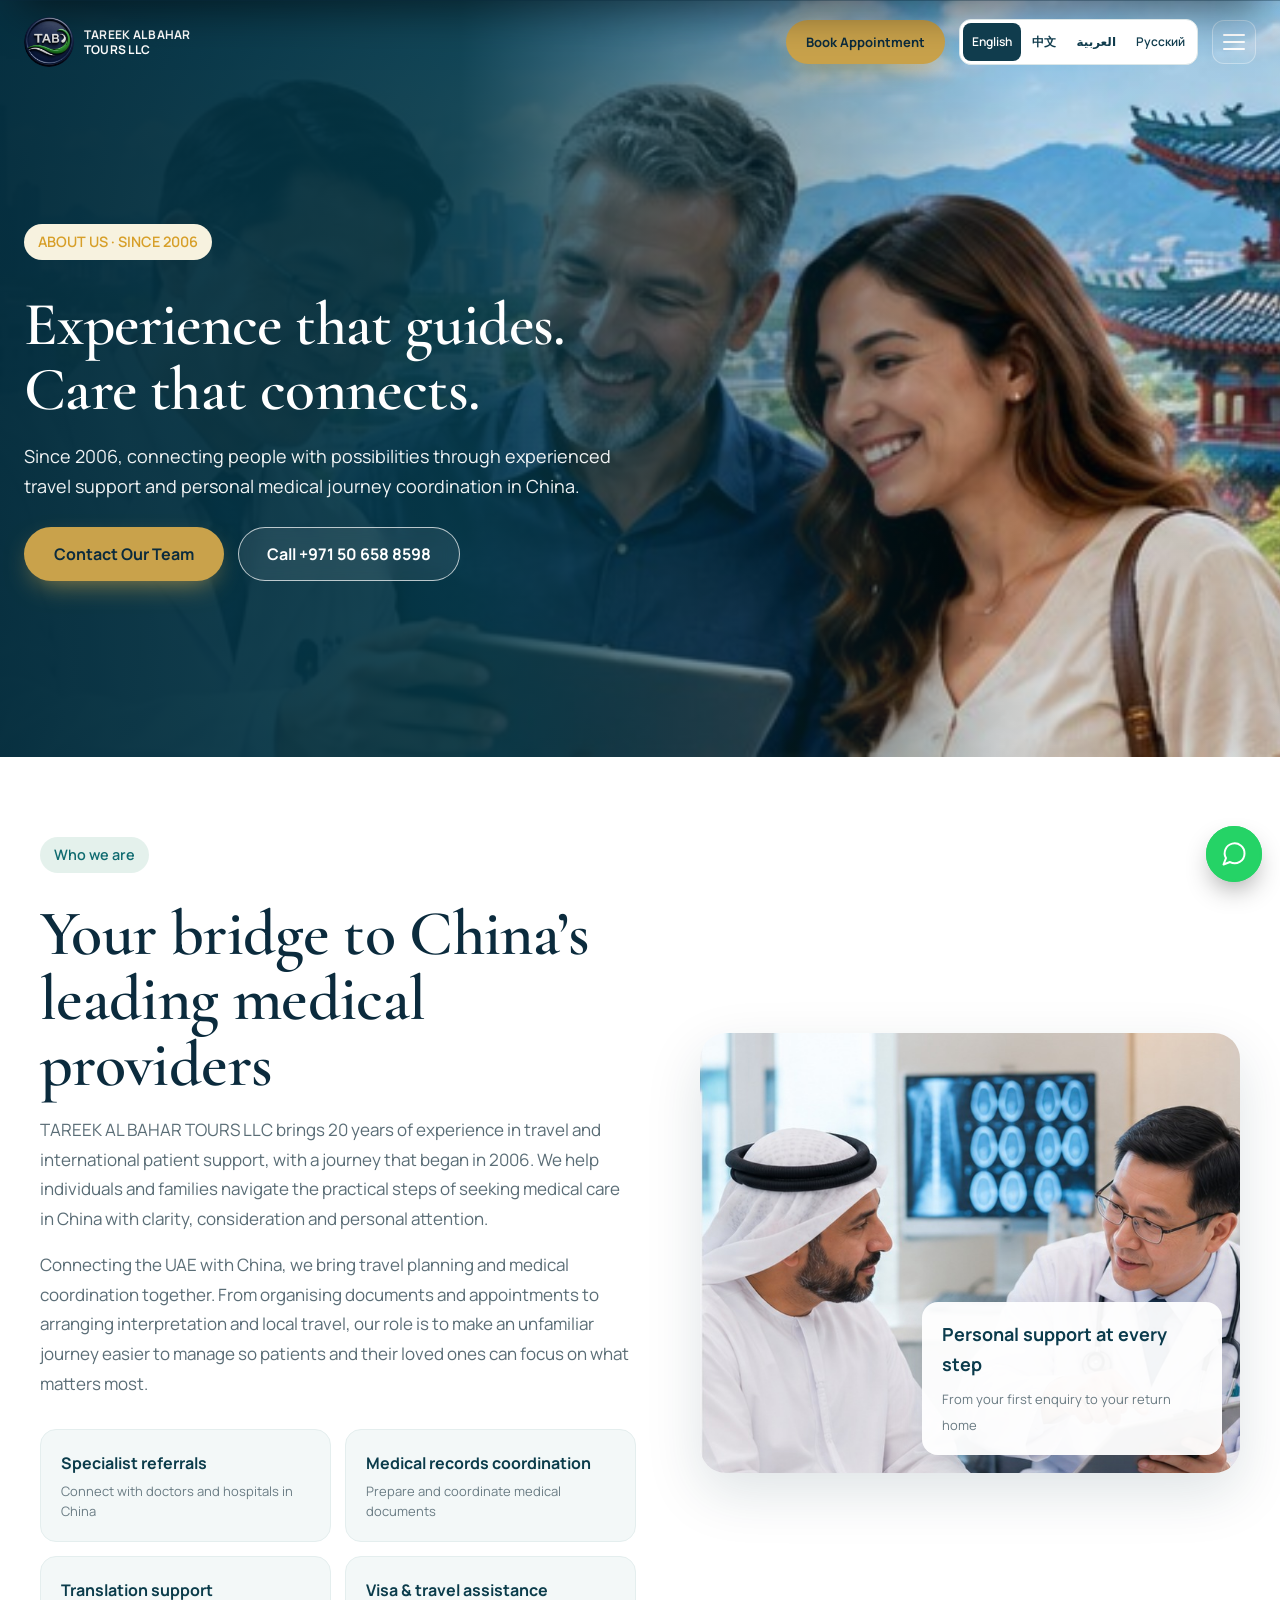
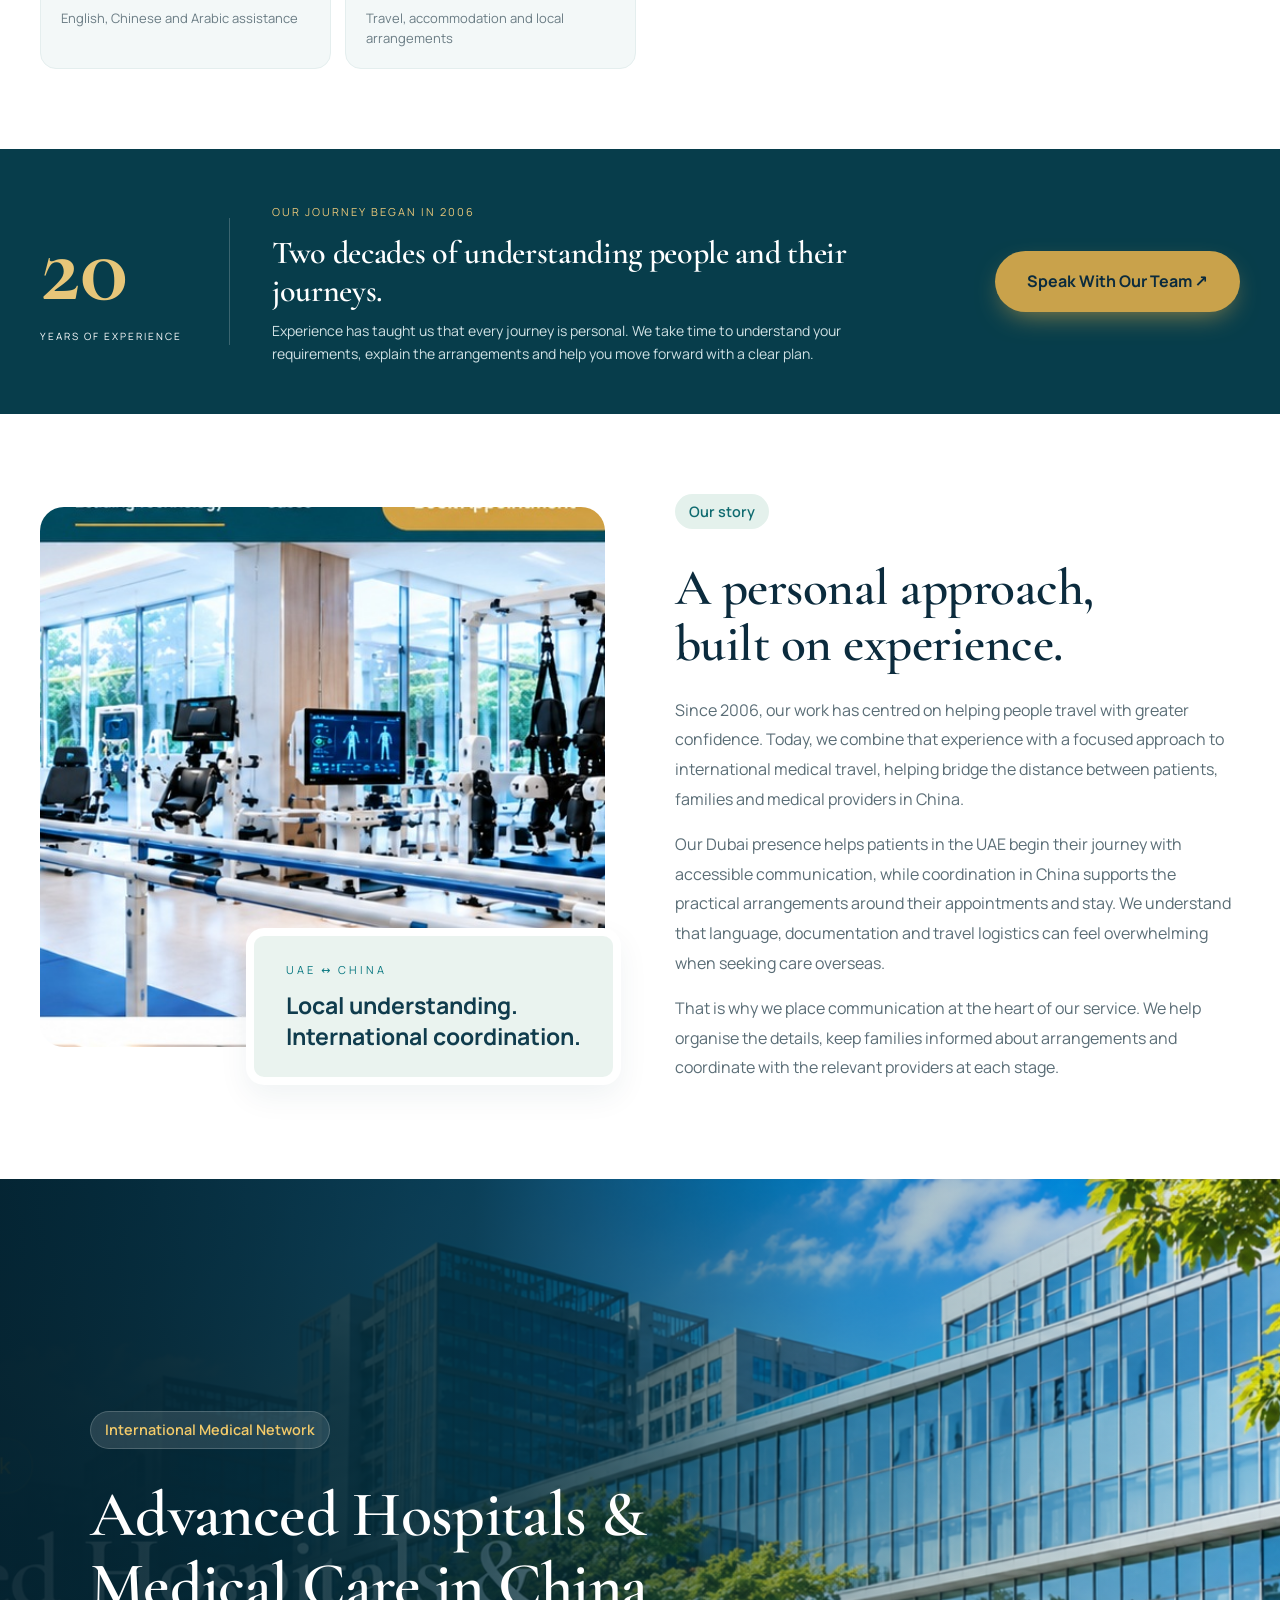
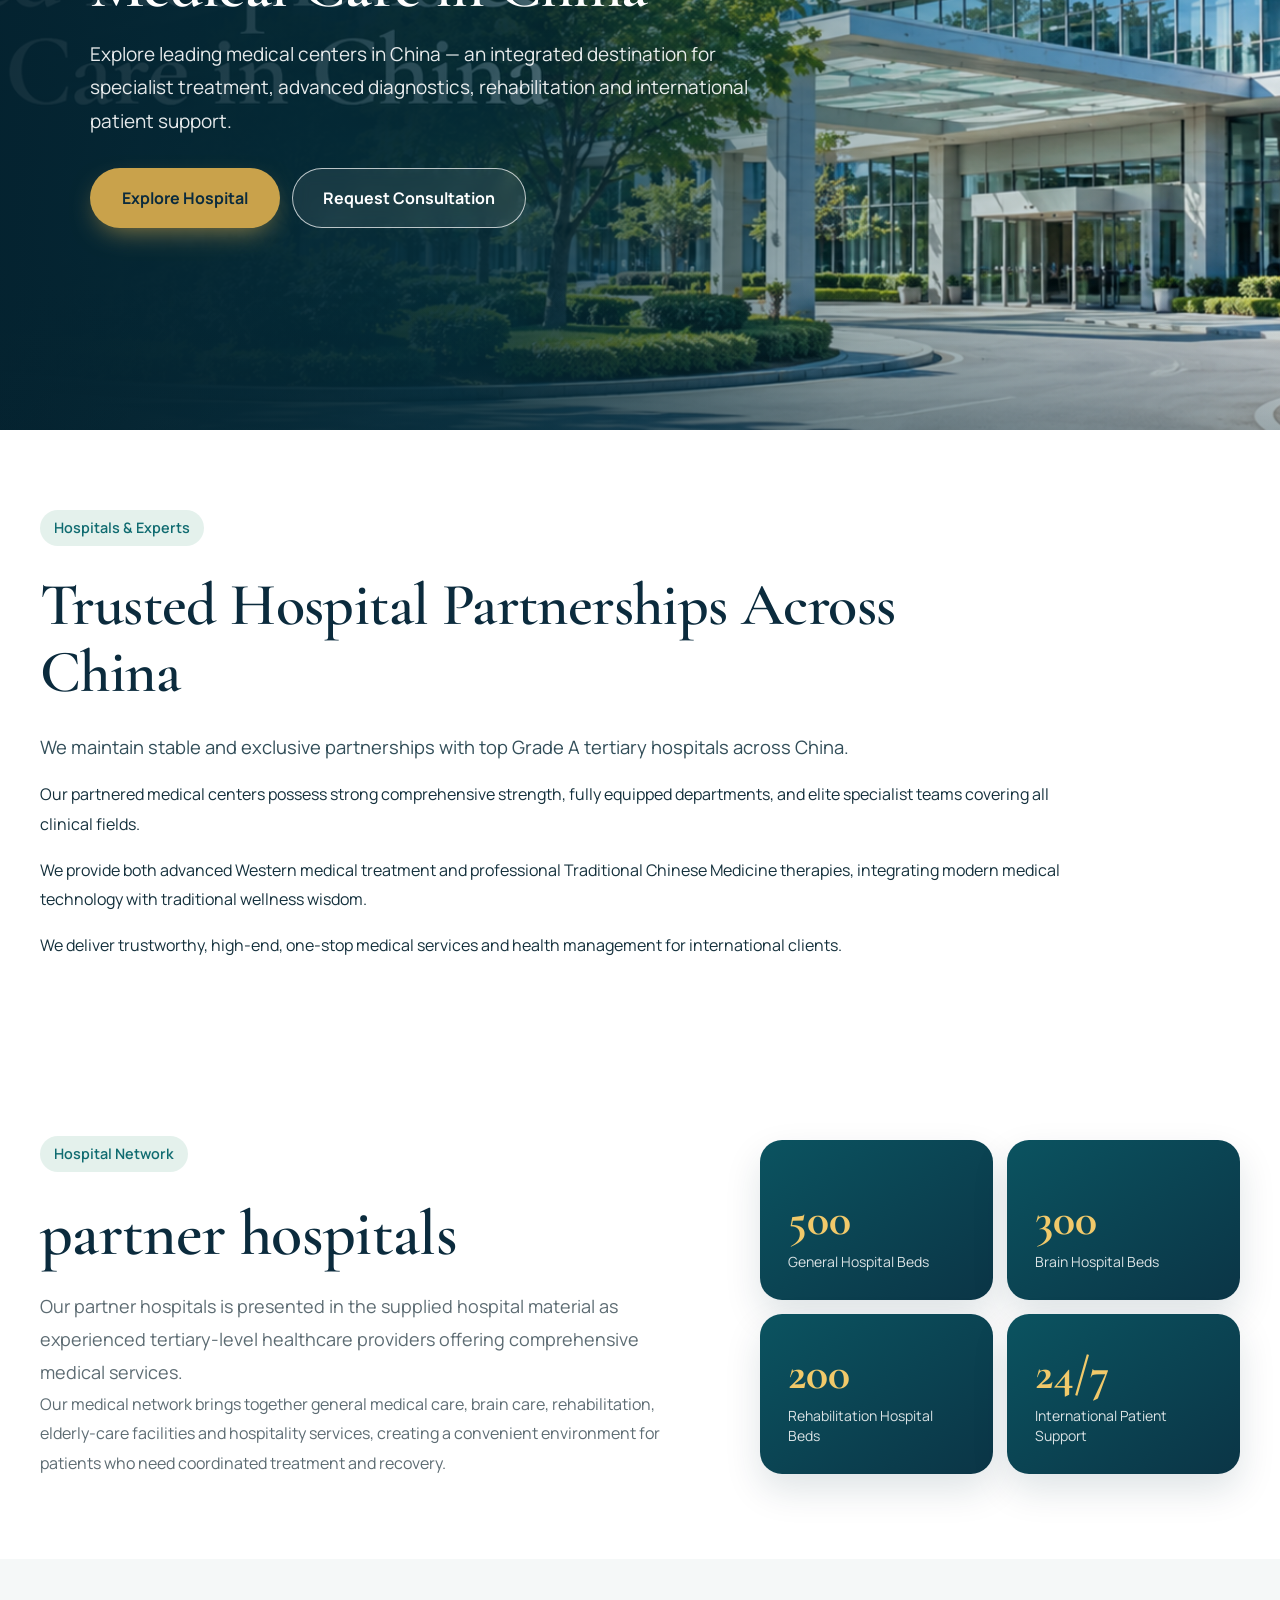
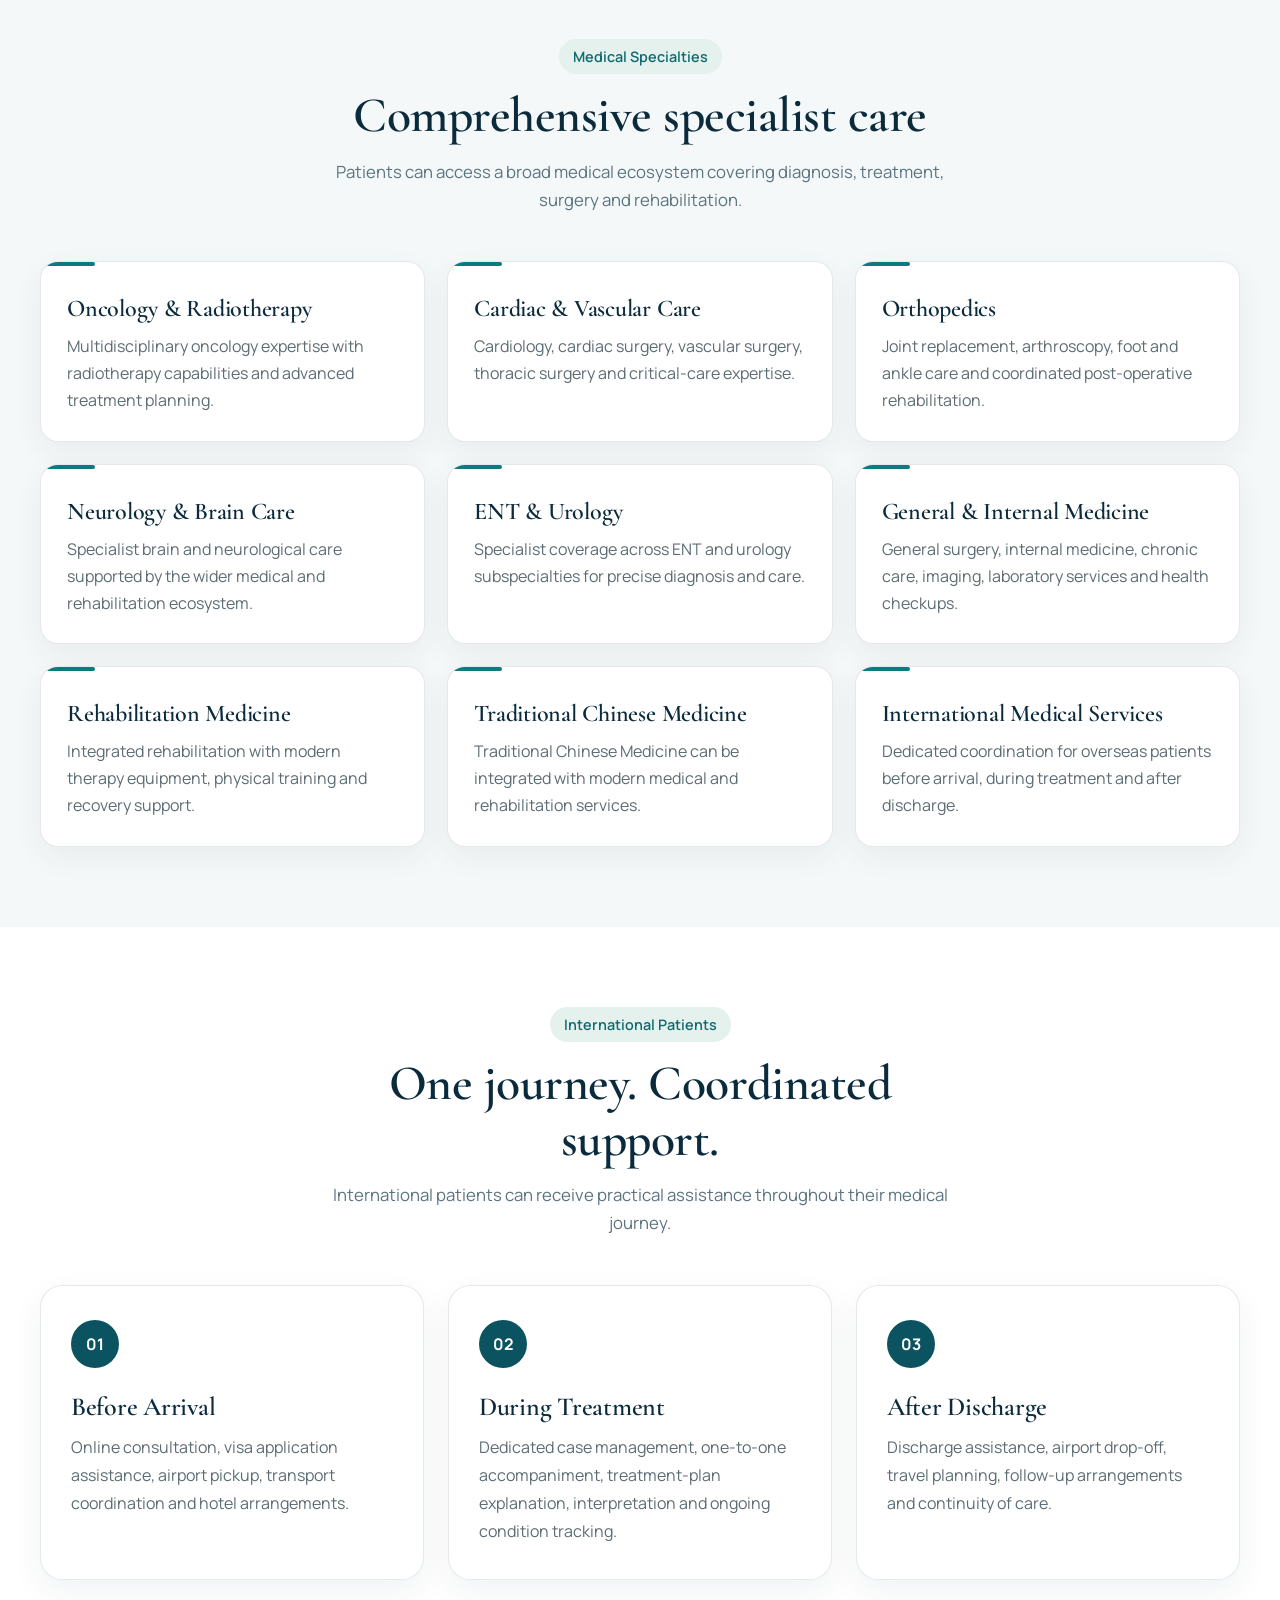
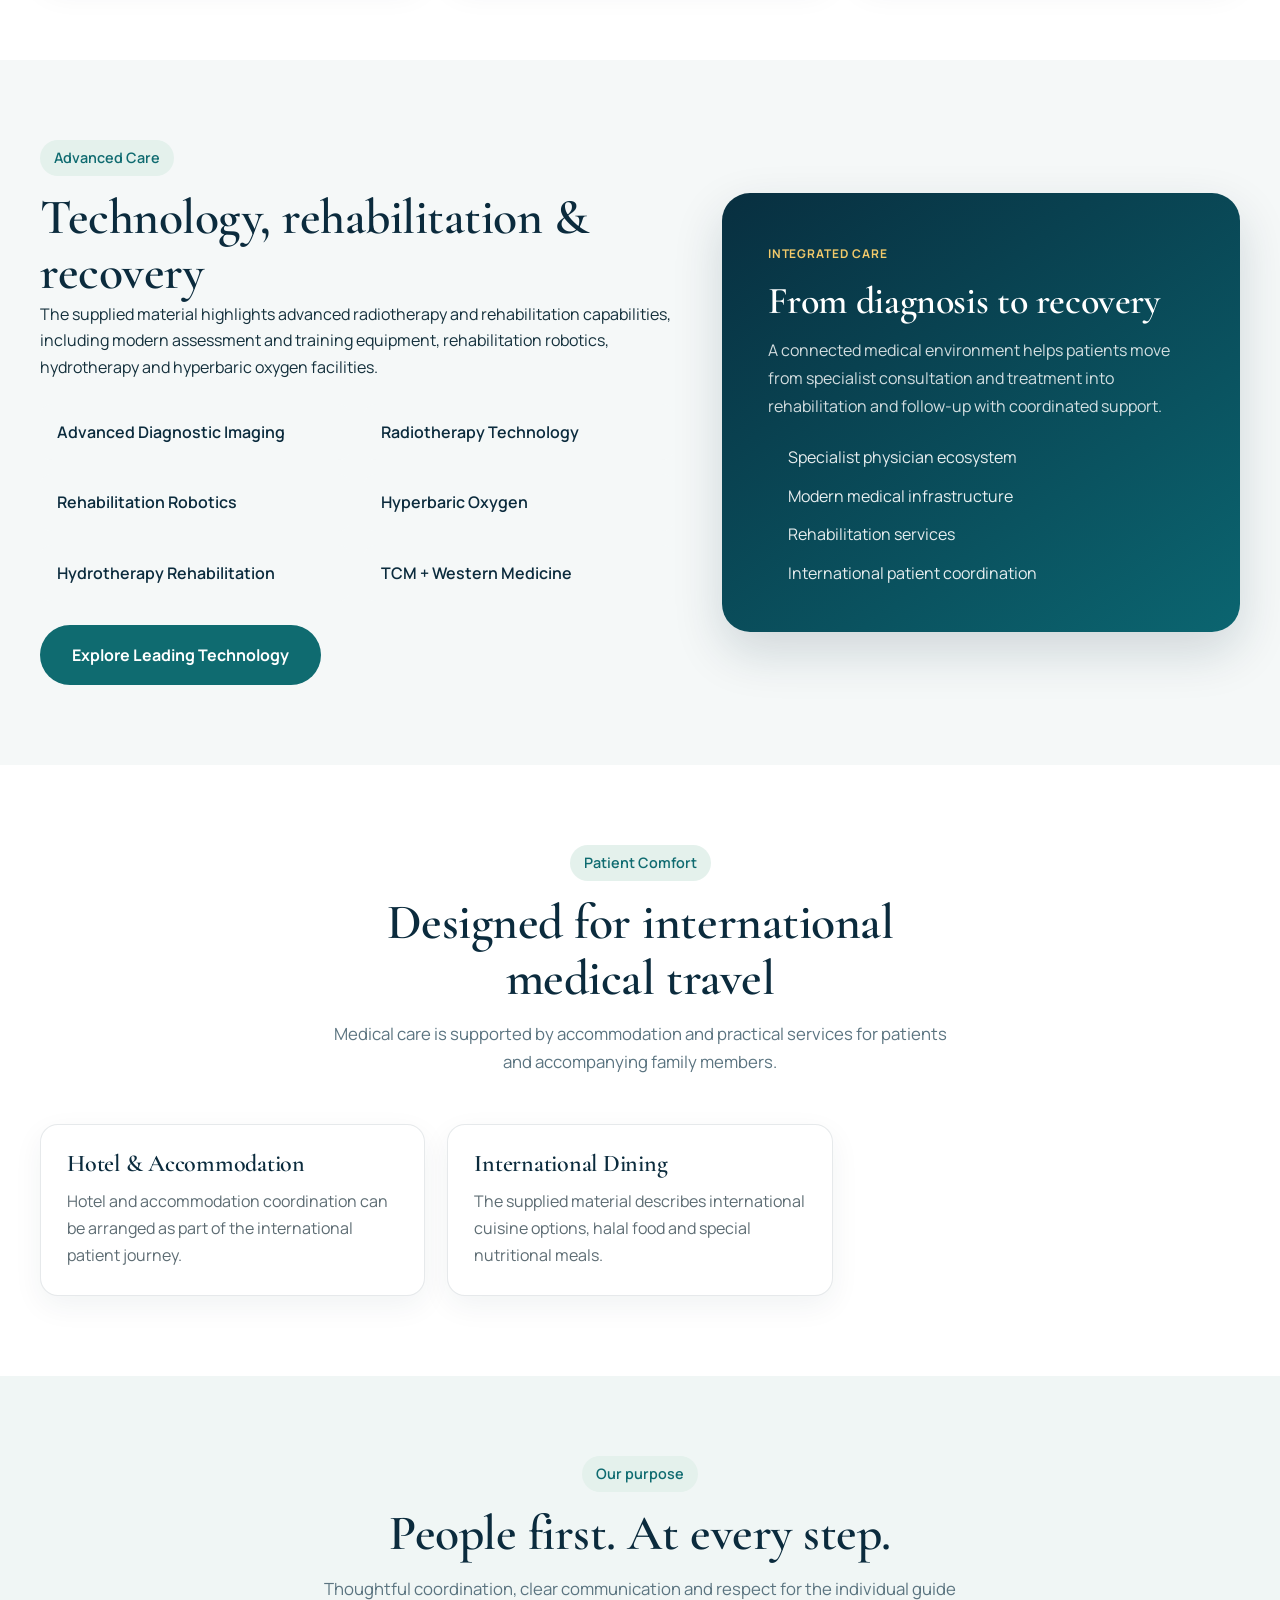
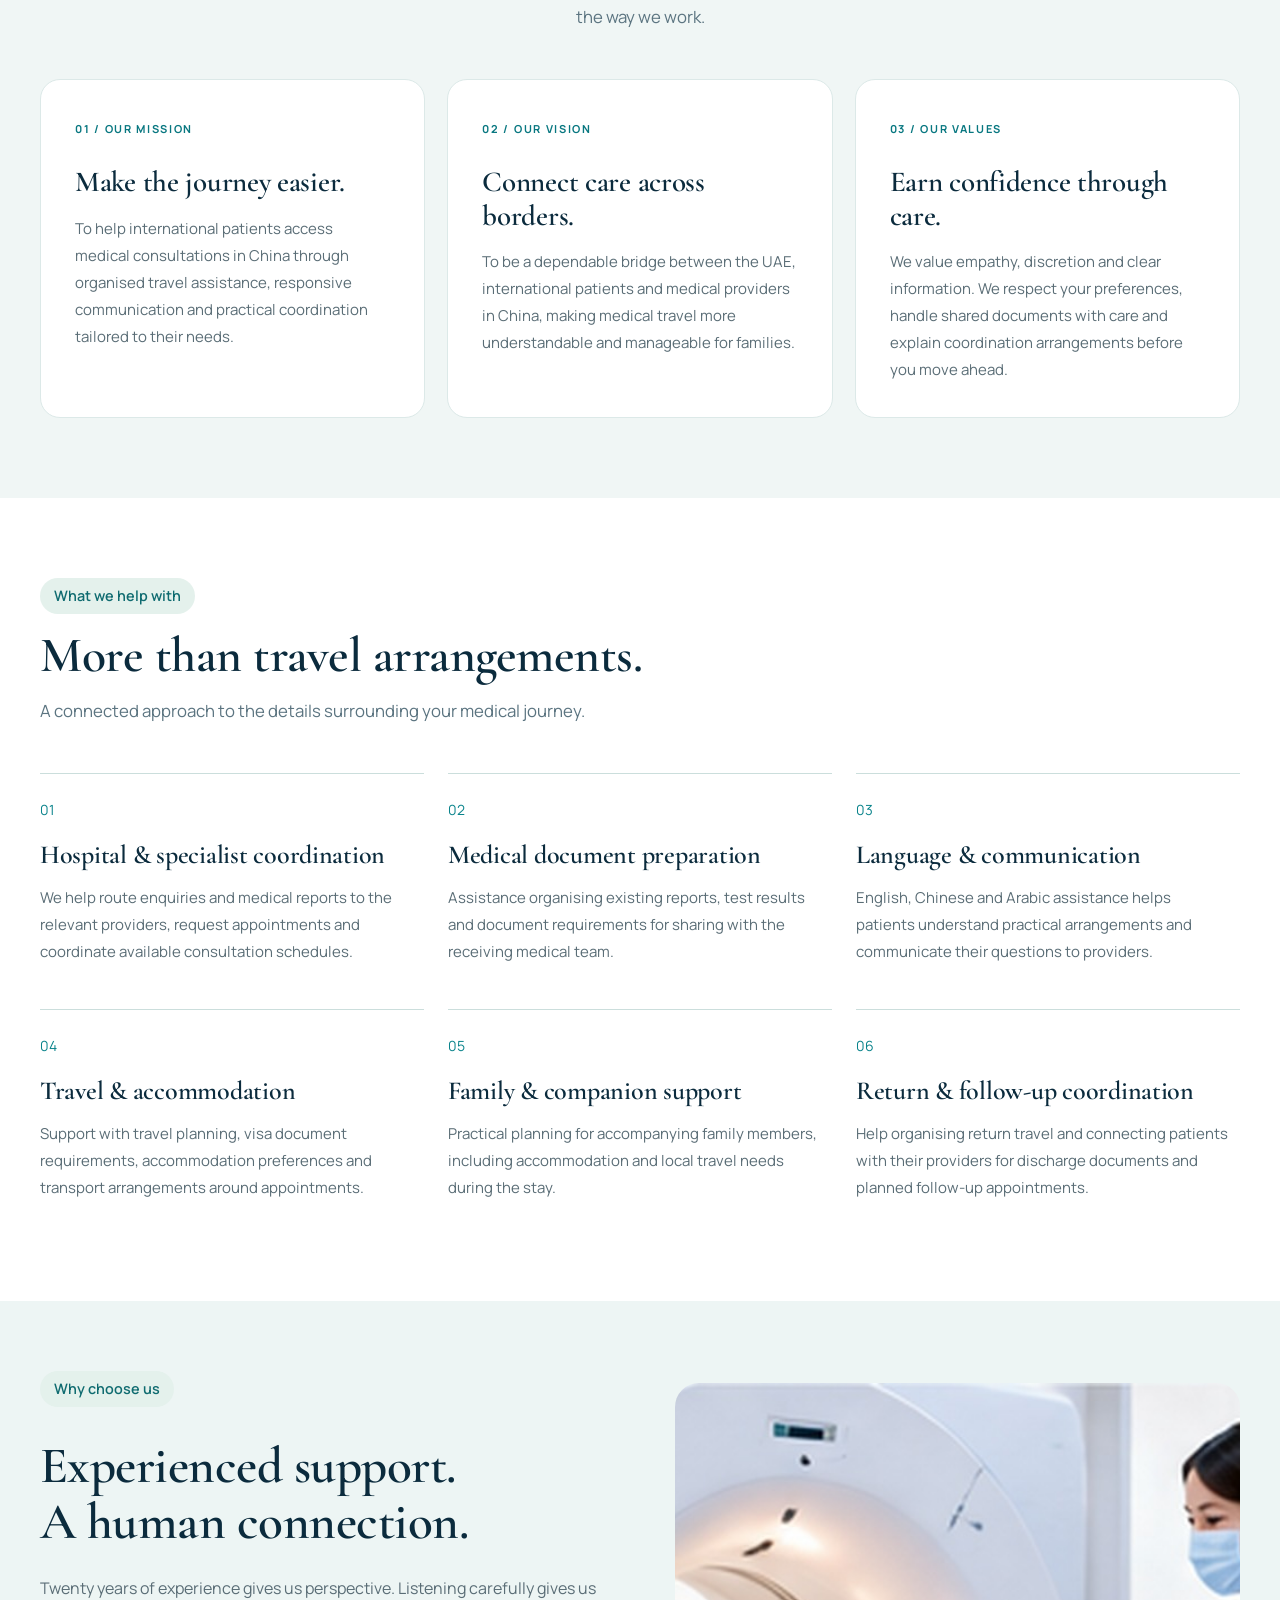
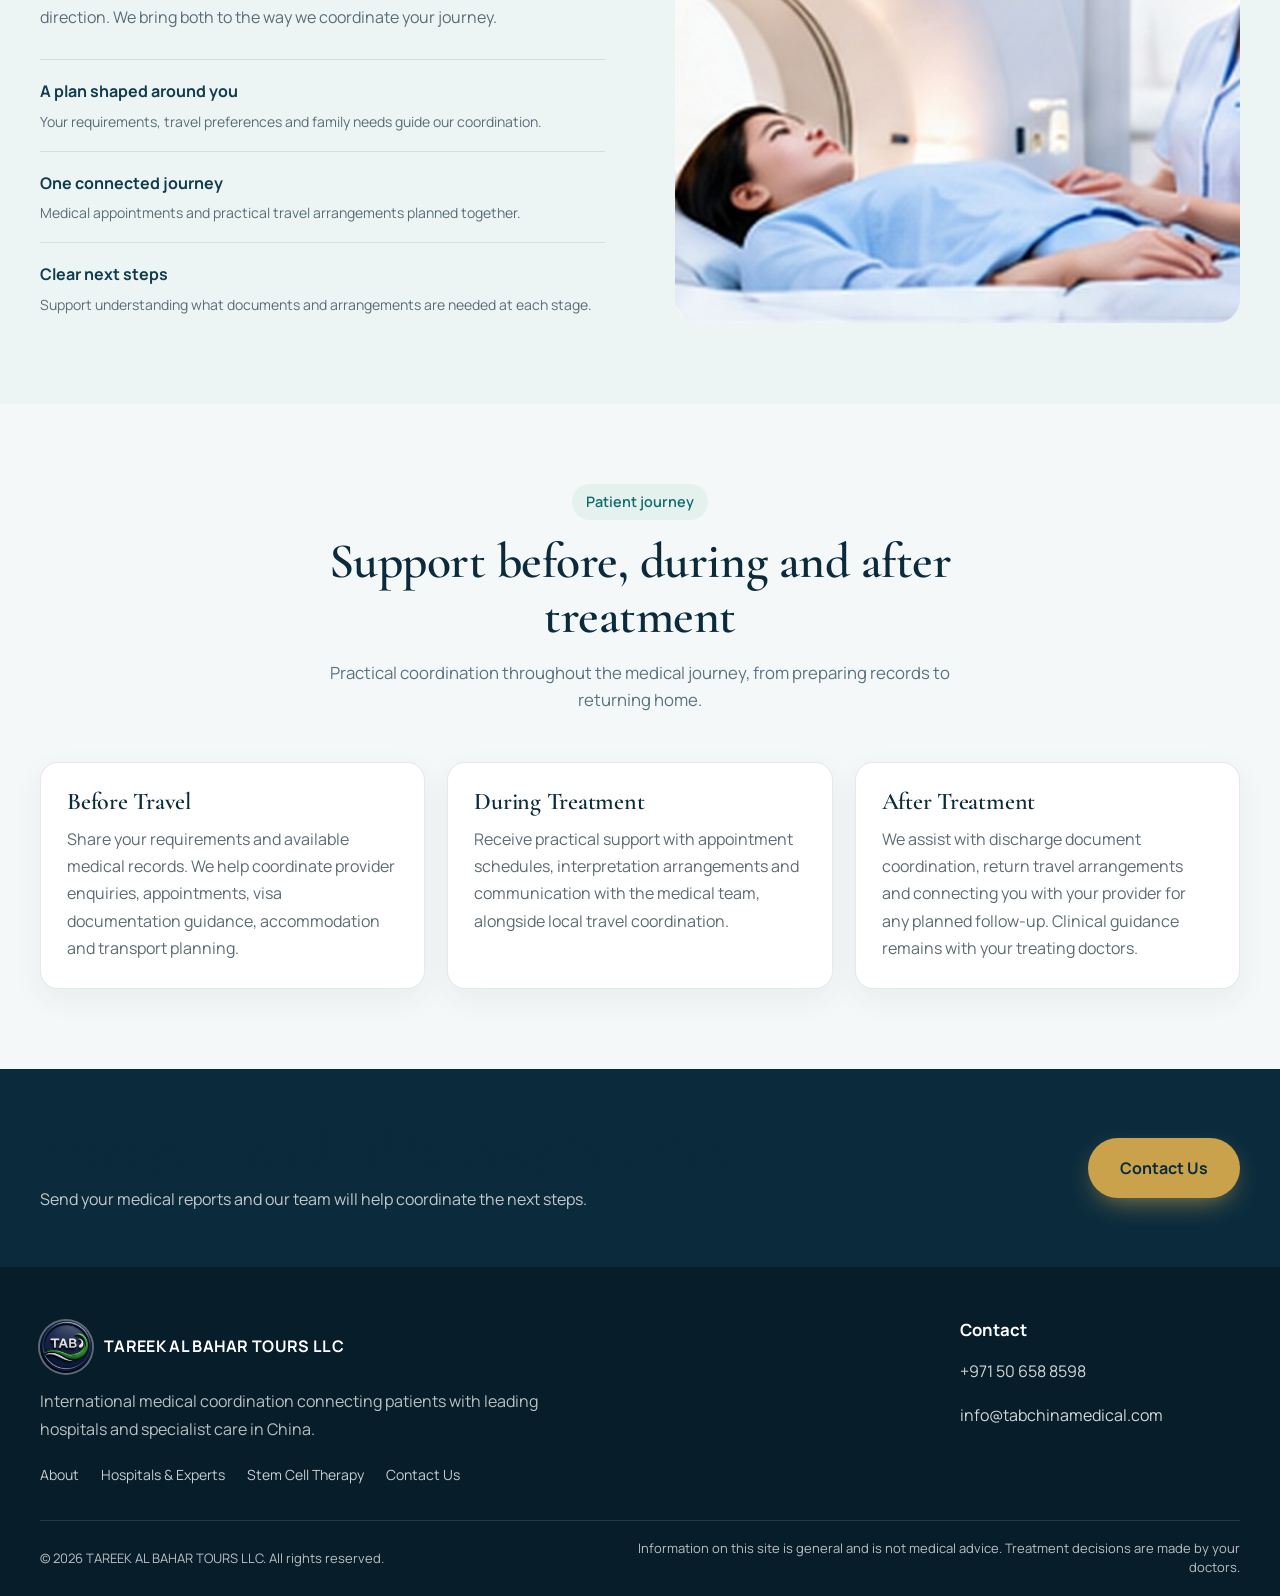
==== commit d62727b4: "Upload website files" ====
--- a/about-us.html
+++ b/about-us.html
@@ -18,7 +18,7 @@
 </div>
 </section>
 <section class="page-section hospital-network-intro" id="hospital-network"><div class="container"><div class="section-heading"><span class="tag">Hospitals &amp; Experts</span><h2>Trusted Hospital Partnerships Across China</h2></div><div class="hospital-network-copy">
-<p class="lead-copy">We maintain stable and exclusive partnerships with top Grade A tertiary hospitals in Beijing, Shanghai, Guangzhou, and Tianjin.</p>
+<p class="lead-copy">We maintain stable and exclusive partnerships with top Grade A tertiary hospitals across China.</p>
 <p>Our partnered medical centers possess strong comprehensive strength, fully equipped departments, and elite specialist teams covering all clinical fields.</p>
 <p>We provide both advanced Western medical treatment and professional Traditional Chinese Medicine therapies, integrating modern medical technology with traditional wellness wisdom.</p>
 <p>We deliver trustworthy, high-end, one-stop medical services and health management for international clients.</p>
@@ -49,7 +49,7 @@
 <div class="journey-card"><span>03</span><h3>After Discharge</h3><p>Discharge assistance, airport drop-off, travel planning, follow-up arrangements and continuity of care.</p></div>
 </div></div></section>
 <section class="page-section alt"><div class="container"><div class="content-grid"><div><span class="tag">Advanced Care</span><h2>Technology, rehabilitation &amp; recovery</h2><p>The supplied material highlights advanced radiotherapy and rehabilitation capabilities, including modern assessment and training equipment, rehabilitation robotics, hydrotherapy and hyperbaric oxygen facilities.</p><div class="feature-list"><div>Advanced Diagnostic Imaging</div><div>Radiotherapy Technology</div><div>Rehabilitation Robotics</div><div>Hyperbaric Oxygen</div><div>Hydrotherapy Rehabilitation</div><div>TCM + Western Medicine</div></div><a class="btn btn-teal" href="leading-technology.html">Explore Leading Technology</a></div><div class="premium-medical-card"><span>Integrated Care</span><h3>From diagnosis to recovery</h3><p>A connected medical environment helps patients move from specialist consultation and treatment into rehabilitation and follow-up with coordinated support.</p><ul><li>Specialist physician ecosystem</li><li>Modern medical infrastructure</li><li>Rehabilitation services</li><li>International patient coordination</li></ul></div></div></div></section>
-<section class="page-section"><div class="container"><div class="sec-head center"><span class="tag">Patient Comfort</span><h2>Designed for international medical travel</h2><p>Medical care is supported by accommodation and practical services for patients and accompanying family members.</p></div><div class="info-cards comfort-cards"><div class="info-card-simple"><h3>Hotel &amp; Accommodation</h3><p>Hotel and accommodation coordination can be arranged as part of the international patient journey.</p></div><div class="info-card-simple"><h3>International Dining</h3><p>The supplied material describes international cuisine options, halal food and special nutritional meals.</p></div><div class="info-card-simple"><h3>Convenient Location</h3><p>Tianjin is connected to Beijing by high-speed rail and offers access through Tianjin and Beijing international airports.</p></div></div></div></section>
+<section class="page-section"><div class="container"><div class="sec-head center"><span class="tag">Patient Comfort</span><h2>Designed for international medical travel</h2><p>Medical care is supported by accommodation and practical services for patients and accompanying family members.</p></div><div class="info-cards comfort-cards"><div class="info-card-simple"><h3>Hotel &amp; Accommodation</h3><p>Hotel and accommodation coordination can be arranged as part of the international patient journey.</p></div><div class="info-card-simple"><h3>International Dining</h3><p>The supplied material describes international cuisine options, halal food and special nutritional meals.</p></div></div></div></section>
 <!-- End integrated Hospitals & Experts content -->
 <section class="page-section values-section"><div class="container"><div class="sec-head center"><span class="tag">Our purpose</span><h2>People first. At every step.</h2><p>Thoughtful coordination, clear communication and respect for the individual guide the way we work.</p></div><div class="purpose-grid"><article class="purpose-card"><span class="card-index">01 / OUR MISSION</span><h3>Make the journey easier.</h3><p>To help international patients access medical consultations in China through organised travel assistance, responsive communication and practical coordination tailored to their needs.</p></article><article class="purpose-card"><span class="card-index">02 / OUR VISION</span><h3>Connect care across borders.</h3><p>To be a dependable bridge between the UAE, international patients and medical providers in China, making medical travel more understandable and manageable for families.</p></article><article class="purpose-card"><span class="card-index">03 / OUR VALUES</span><h3>Earn confidence through care.</h3><p>We value empathy, discretion and clear information. We respect your preferences, handle shared documents with care and explain coordination arrangements before you move ahead.</p></article></div></div></section>
 <section class="page-section"><div class="container"><div class="sec-head"><span class="tag">What we help with</span><h2>More than travel arrangements.</h2><p>A connected approach to the details surrounding your medical journey.</p></div><div class="support-grid"><article><span class="support-number">01</span><h3>Hospital &amp; specialist coordination</h3><p>We help route enquiries and medical reports to the relevant providers, request appointments and coordinate available consultation schedules.</p></article><article><span class="support-number">02</span><h3>Medical document preparation</h3><p>Assistance organising existing reports, test results and document requirements for sharing with the receiving medical team.</p></article><article><span class="support-number">03</span><h3>Language &amp; communication</h3><p>English, Chinese and Arabic assistance helps patients understand practical arrangements and communicate their questions to providers.</p></article><article><span class="support-number">04</span><h3>Travel &amp; accommodation</h3><p>Support with travel planning, visa document requirements, accommodation preferences and transport arrangements around appointments.</p></article><article><span class="support-number">05</span><h3>Family &amp; companion support</h3><p>Practical planning for accompanying family members, including accommodation and local travel needs during the stay.</p></article><article><span class="support-number">06</span><h3>Return &amp; follow-up coordination</h3><p>Help organising return travel and connecting patients with their providers for discharge documents and planned follow-up appointments.</p></article></div></div></section>
--- a/css/style.css
+++ b/css/style.css
@@ -115,8 +115,8 @@
    ========================================================= */
 .about-grid{display:grid;gap:56px;align-items:center}
 .about-media{position:relative}
-.about-media .main{border-radius:var(--r-lg);aspect-ratio:4/4.6;width:100%;object-fit:cover;box-shadow:var(--shadow)}
-.about-badge{position:absolute;inset-inline-end:-6px;bottom:28px;background:rgba(255,255,255,.82);backdrop-filter:blur(14px);border:1px solid rgba(255,255,255,.9);border-radius:var(--r-md);padding:16px 22px;box-shadow:var(--shadow);display:flex;gap:14px;align-items:center;max-width:270px}
+.about-video{display:block;width:100%;height:auto;aspect-ratio:16/9;object-fit:contain;background:var(--navy);border-radius:var(--r-lg);box-shadow:var(--shadow)}
+.about-badge{margin-top:16px;margin-inline-start:auto;background:rgba(255,255,255,.82);backdrop-filter:blur(14px);border:1px solid rgba(255,255,255,.9);border-radius:var(--r-md);padding:16px 22px;box-shadow:var(--shadow);display:flex;gap:14px;align-items:center;max-width:270px}
 .about-badge .icon{width:34px;height:34px;color:var(--gold)}
 .about-badge strong{display:block;font-family:var(--serif);font-size:1.25rem;color:var(--navy);line-height:1.2}
 .about-badge span{font-size:.85rem;color:var(--muted)}
@@ -243,8 +243,6 @@
 .info-row b{display:block;font-size:.85rem;color:var(--gold-soft);font-weight:600}
 .info-row a,.info-row span{color:#fff;word-break:break-word}
 .info-row a:hover{color:var(--gold)}
-.map{border-radius:var(--r-lg);overflow:hidden;border:1px solid var(--line);box-shadow:var(--shadow-sm);min-height:280px;background:var(--mint)}
-.map iframe{width:100%;height:100%;min-height:280px;border:0;display:block}
 
 /* =========================================================
    13. FOOTER
@@ -292,7 +290,6 @@
   .nav a{border:0;padding:10px 12px;font-size:.95rem}
   .nav .btn{margin:0 0 0 10px;padding:12px 24px}
   .about-grid{grid-template-columns:1fr 1fr;gap:88px}
-  .about-badge{inset-inline-end:-34px}
   .grid.c3{grid-template-columns:repeat(3,1fr)}
   .grid.c4{grid-template-columns:repeat(4,1fr)}
   .timeline{grid-template-columns:repeat(5,1fr);gap:22px}
@@ -301,7 +298,6 @@
   .step:last-child::before{display:none}
   .contact-grid{grid-template-columns:1.1fr .9fr;gap:40px}
   .footer-grid{grid-template-columns:1.4fr .8fr 1.2fr 1fr}
-  .map{min-height:320px}
 }
 @media(prefers-reduced-motion:reduce){
   html{scroll-behavior:auto}
